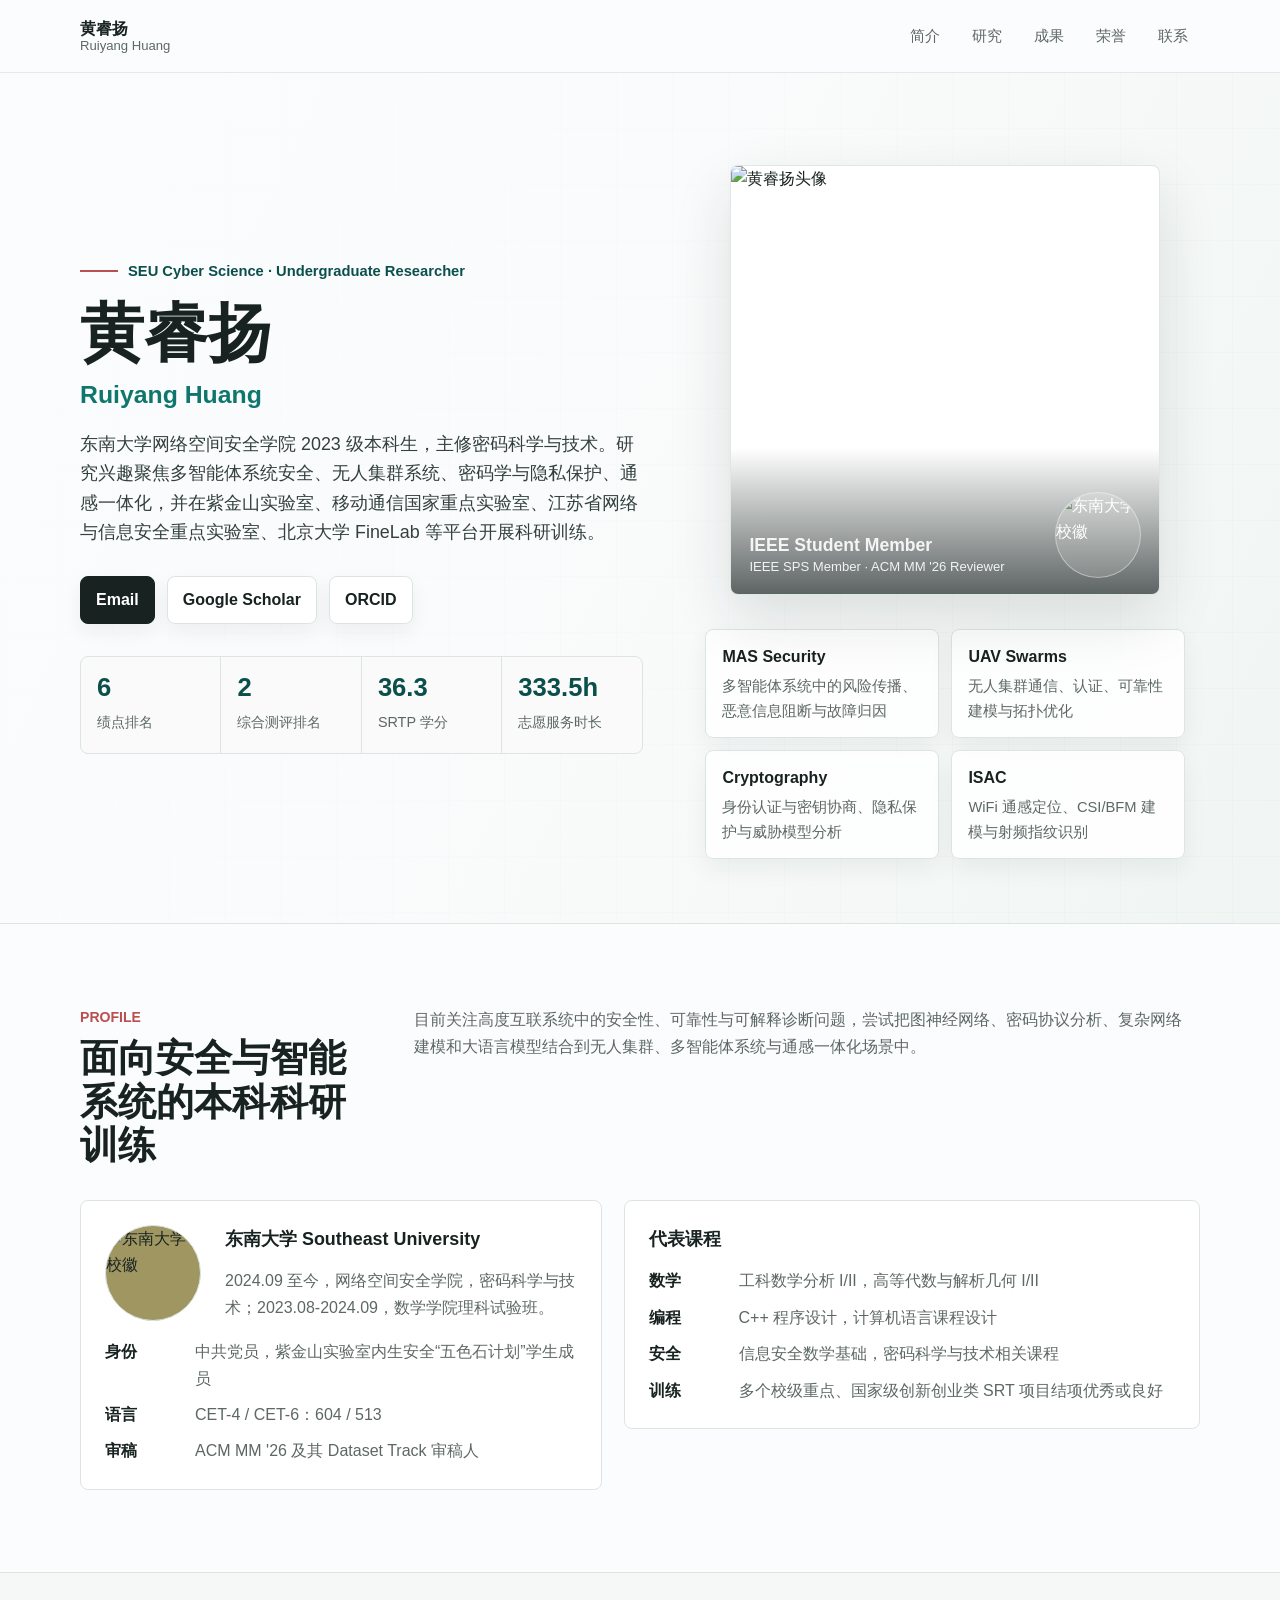
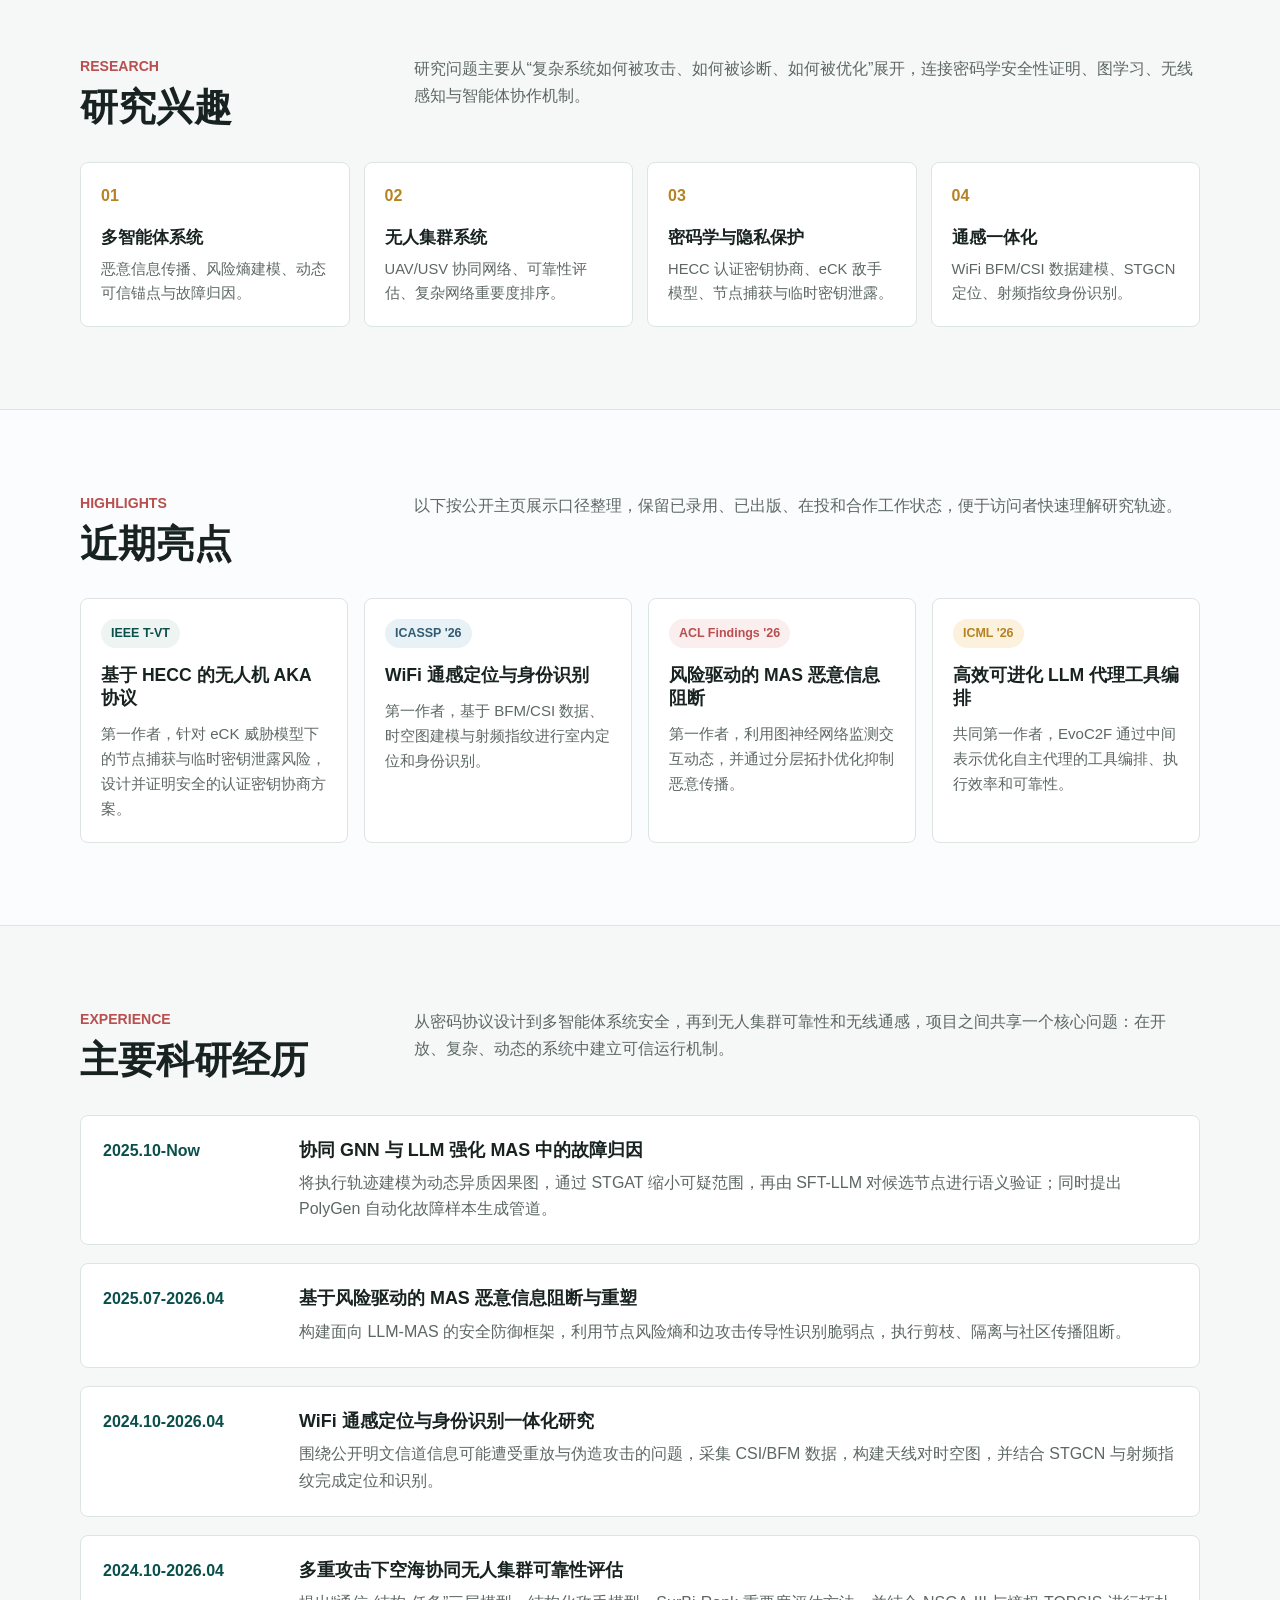
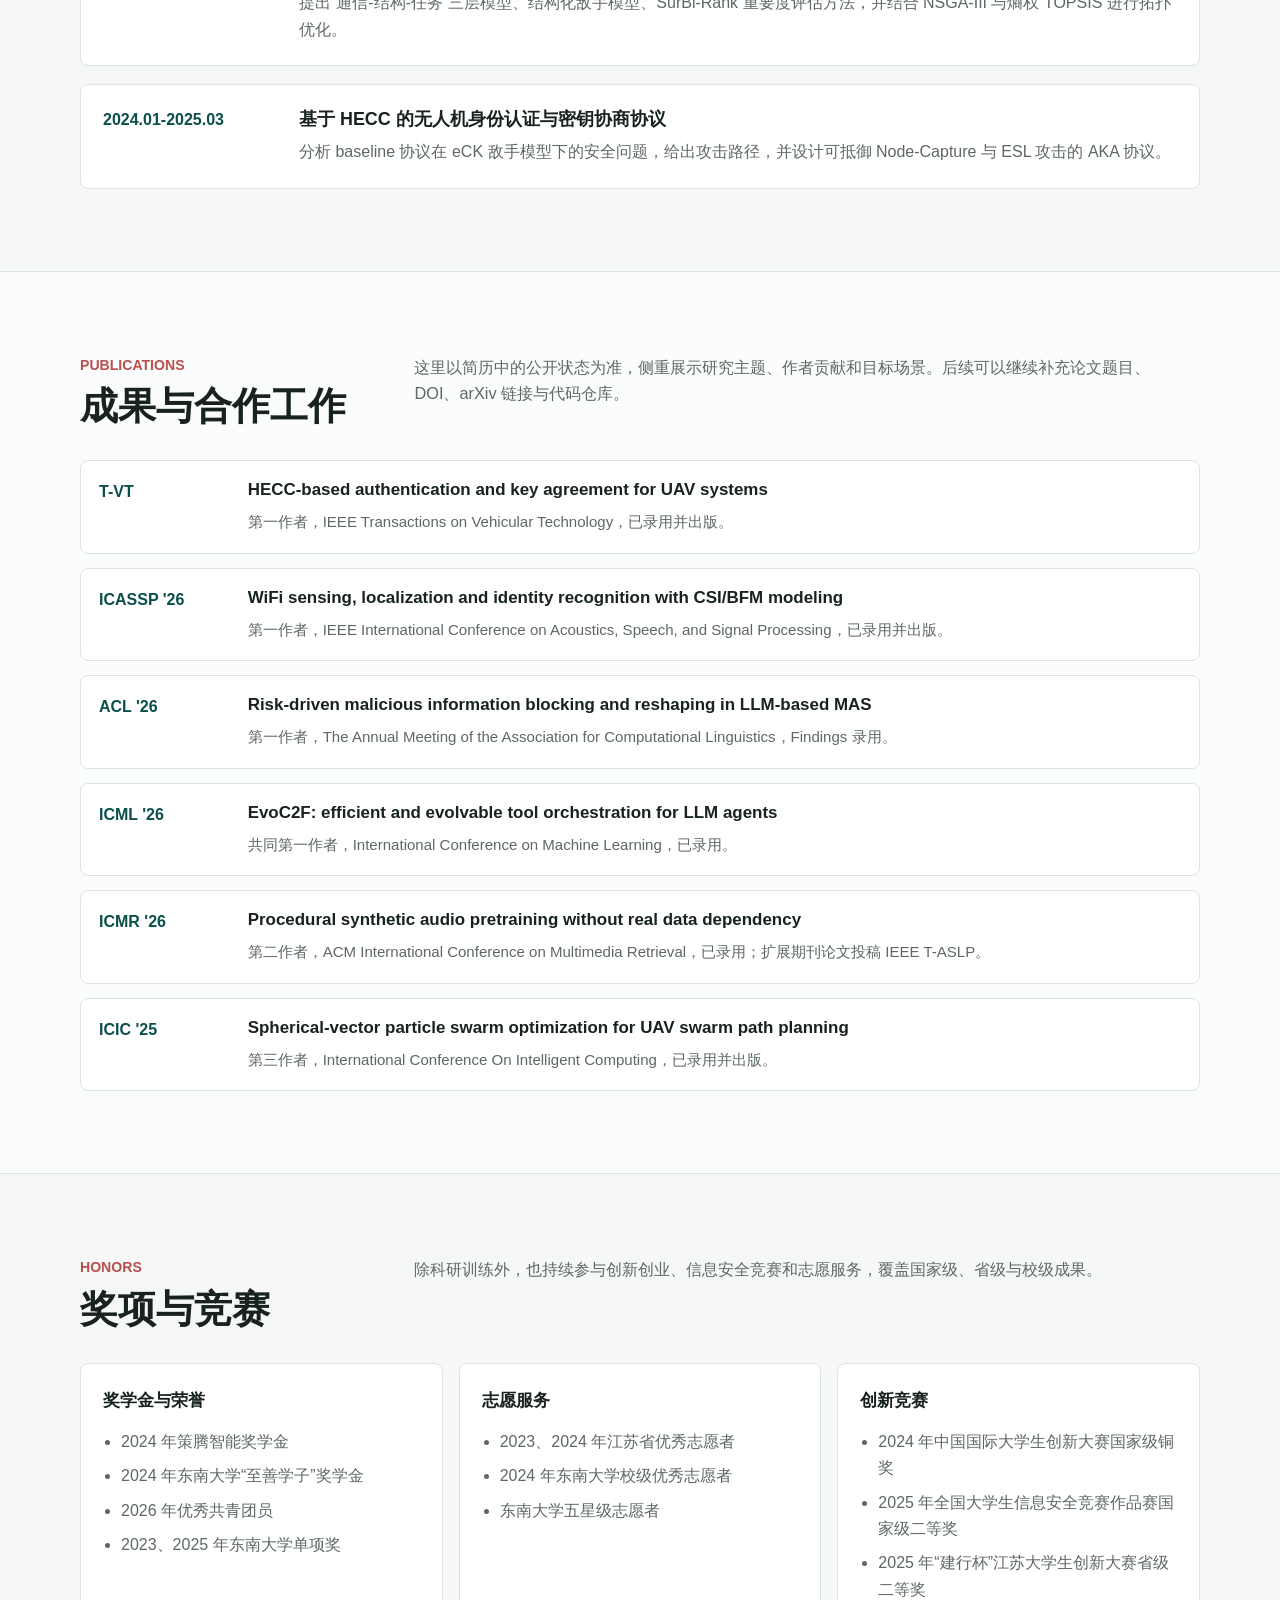
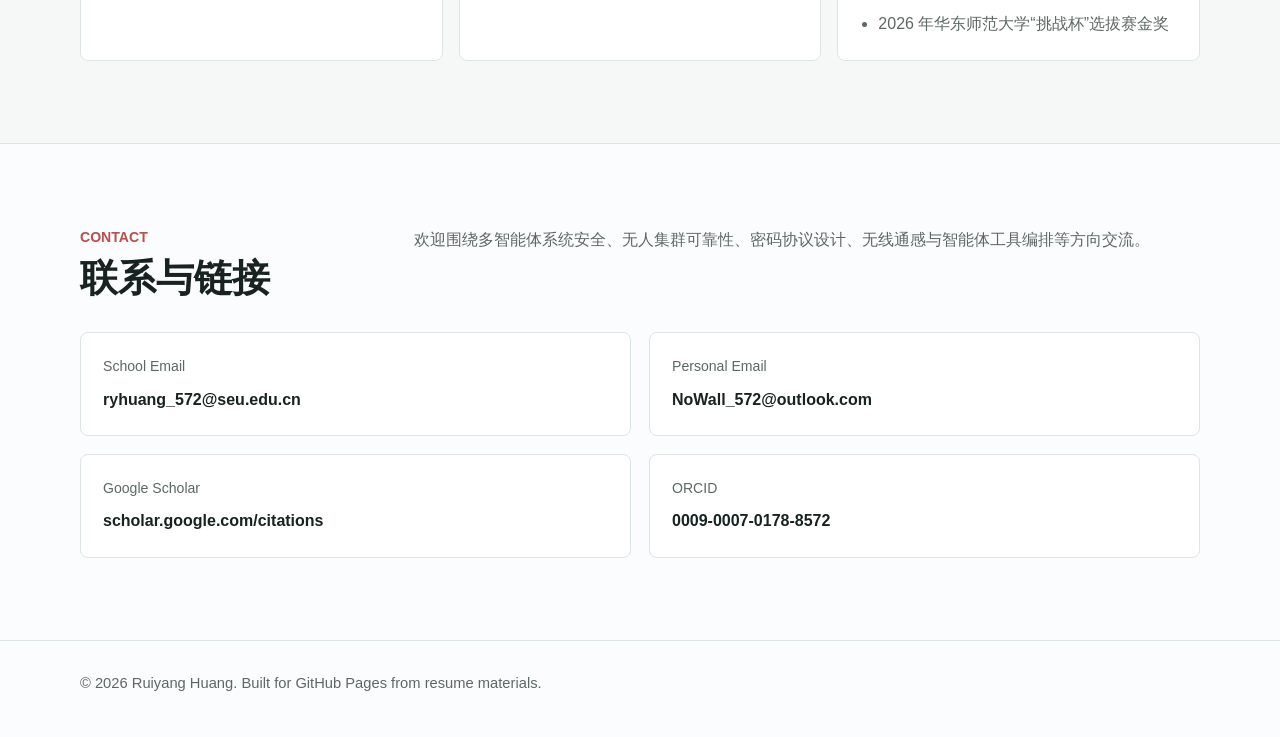
==== index.html @ b7da09c1 "Add files via upload" ====
<!doctype html>
<html lang="zh-CN">
<head>
  <meta charset="utf-8">
  <meta name="viewport" content="width=device-width, initial-scale=1">
  <title>黄睿扬 Ruiyang Huang | Personal Homepage</title>
  <meta name="description" content="黄睿扬，东南大学网络空间安全学院本科生，研究方向包括多智能体系统、无人集群系统、密码学与隐私保护、通感一体化。">
  <style>
    :root {
      --paper: #fbfcfd;
      --mist: #eef4f1;
      --ink: #182321;
      --muted: #5d6865;
      --line: #dce5e1;
      --teal: #0f766e;
      --teal-dark: #0b4f4b;
      --coral: #b94f4f;
      --gold: #b58324;
      --blue: #315c72;
      --white: #ffffff;
      --shadow: 0 24px 60px rgba(24, 35, 33, 0.12);
    }

    * {
      box-sizing: border-box;
    }

    html {
      scroll-behavior: smooth;
    }

    body {
      margin: 0;
      background: var(--paper);
      color: var(--ink);
      font-family: "Inter", "Segoe UI", "Microsoft YaHei", "PingFang SC", Arial, sans-serif;
      line-height: 1.65;
    }

    img {
      display: block;
      max-width: 100%;
    }

    a {
      color: inherit;
      text-decoration: none;
    }

    .shell {
      width: min(1120px, calc(100% - 40px));
      margin: 0 auto;
    }

    .topbar {
      position: sticky;
      top: 0;
      z-index: 20;
      background: rgba(251, 252, 253, 0.88);
      border-bottom: 1px solid rgba(220, 229, 225, 0.8);
      backdrop-filter: blur(16px);
    }

    .nav {
      display: flex;
      align-items: center;
      justify-content: space-between;
      min-height: 72px;
      gap: 24px;
    }

    .brand {
      display: flex;
      flex-direction: column;
      line-height: 1.2;
      font-weight: 760;
    }

    .brand span {
      color: var(--muted);
      font-size: 0.82rem;
      font-weight: 520;
    }

    .nav-links {
      display: flex;
      align-items: center;
      gap: 8px;
      color: var(--muted);
      font-size: 0.94rem;
      white-space: nowrap;
    }

    .nav-links a {
      border-radius: 999px;
      padding: 8px 12px;
    }

    .nav-links a:hover {
      background: var(--mist);
      color: var(--ink);
    }

    .hero {
      position: relative;
      overflow: hidden;
      border-bottom: 1px solid var(--line);
      background:
        linear-gradient(90deg, rgba(15, 118, 110, 0.08) 1px, transparent 1px),
        linear-gradient(0deg, rgba(15, 118, 110, 0.08) 1px, transparent 1px),
        #f4f8f6;
      background-size: 56px 56px;
    }

    .hero::before {
      content: "";
      position: absolute;
      inset: 0;
      background:
        linear-gradient(115deg, rgba(251, 252, 253, 0.98) 0%, rgba(251, 252, 253, 0.84) 46%, rgba(238, 244, 241, 0.68) 100%);
      pointer-events: none;
    }

    .hero-grid {
      position: relative;
      display: grid;
      grid-template-columns: 1.05fr 0.95fr;
      align-items: center;
      gap: 48px;
      min-height: 650px;
      padding: 76px 0 64px;
    }

    .eyebrow {
      display: inline-flex;
      align-items: center;
      gap: 10px;
      color: var(--teal-dark);
      font-weight: 760;
      font-size: 0.92rem;
      margin-bottom: 18px;
    }

    .eyebrow::before {
      content: "";
      width: 38px;
      height: 2px;
      background: var(--coral);
    }

    h1,
    h2,
    h3,
    p {
      margin-top: 0;
    }

    h1 {
      margin-bottom: 18px;
      font-size: 4rem;
      line-height: 1.02;
      letter-spacing: 0;
    }

    h1 span {
      display: block;
      color: var(--teal);
      font-size: 1.55rem;
      line-height: 1.35;
      font-weight: 680;
      margin-top: 12px;
    }

    .lead {
      color: #33403d;
      font-size: 1.12rem;
      max-width: 720px;
      margin-bottom: 28px;
    }

    .hero-actions {
      display: flex;
      flex-wrap: wrap;
      gap: 12px;
      margin-bottom: 32px;
    }

    .button {
      display: inline-flex;
      align-items: center;
      justify-content: center;
      min-height: 44px;
      border: 1px solid var(--line);
      border-radius: 8px;
      padding: 10px 15px;
      background: var(--white);
      color: var(--ink);
      font-weight: 720;
      box-shadow: 0 8px 20px rgba(24, 35, 33, 0.06);
    }

    .button.primary {
      background: var(--ink);
      color: var(--white);
      border-color: var(--ink);
    }

    .button:hover {
      transform: translateY(-1px);
      box-shadow: 0 14px 28px rgba(24, 35, 33, 0.12);
    }

    .metric-strip {
      display: grid;
      grid-template-columns: repeat(4, 1fr);
      gap: 1px;
      overflow: hidden;
      border: 1px solid var(--line);
      border-radius: 8px;
      background: var(--line);
      max-width: 760px;
    }

    .metric {
      min-height: 96px;
      padding: 16px;
      background: rgba(255, 255, 255, 0.82);
    }

    .metric strong {
      display: block;
      color: var(--teal-dark);
      font-size: 1.6rem;
      line-height: 1.1;
      margin-bottom: 8px;
    }

    .metric span {
      color: var(--muted);
      font-size: 0.9rem;
    }

    .portrait-wrap {
      position: relative;
      display: grid;
      grid-template-columns: 1fr;
      justify-items: center;
    }

    .portrait-panel {
      position: relative;
      width: min(430px, 100%);
      border: 1px solid rgba(220, 229, 225, 0.9);
      border-radius: 8px;
      overflow: hidden;
      background: var(--white);
      box-shadow: var(--shadow);
    }

    .portrait-panel::after {
      content: "";
      position: absolute;
      inset: auto 0 0 0;
      height: 34%;
      background: linear-gradient(0deg, rgba(24, 35, 33, 0.7), rgba(24, 35, 33, 0));
      pointer-events: none;
    }

    .portrait {
      width: 100%;
      aspect-ratio: 1 / 1;
      object-fit: cover;
      object-position: center;
    }

    .portrait-caption {
      position: absolute;
      left: 18px;
      right: 18px;
      bottom: 16px;
      z-index: 1;
      display: flex;
      align-items: end;
      justify-content: space-between;
      gap: 12px;
      color: var(--white);
    }

    .portrait-caption strong {
      display: block;
      font-size: 1.1rem;
      line-height: 1.2;
    }

    .portrait-caption span {
      display: block;
      font-size: 0.82rem;
      opacity: 0.9;
    }

    .school-mark {
      width: 86px;
      height: 86px;
      border: 1px solid rgba(255, 255, 255, 0.38);
      border-radius: 50%;
      object-fit: cover;
      background: rgba(255, 255, 255, 0.16);
    }

    .research-map {
      display: grid;
      grid-template-columns: repeat(2, minmax(0, 1fr));
      gap: 12px;
      width: min(480px, 100%);
      margin-top: 18px;
    }

    .map-node {
      border: 1px solid var(--line);
      border-radius: 8px;
      padding: 14px 16px;
      background: rgba(255, 255, 255, 0.86);
      color: var(--muted);
      font-size: 0.92rem;
      box-shadow: 0 10px 24px rgba(24, 35, 33, 0.06);
    }

    .map-node b {
      display: block;
      color: var(--ink);
      margin-bottom: 4px;
      font-size: 1rem;
    }

    .section {
      padding: 82px 0;
      border-bottom: 1px solid var(--line);
    }

    .section.alt {
      background: #f6f8f8;
    }

    .section-head {
      display: grid;
      grid-template-columns: minmax(200px, 0.38fr) 1fr;
      gap: 36px;
      align-items: start;
      margin-bottom: 32px;
    }

    .kicker {
      color: var(--coral);
      font-weight: 780;
      font-size: 0.88rem;
      margin-bottom: 8px;
    }

    h2 {
      font-size: 2.35rem;
      line-height: 1.16;
      margin-bottom: 0;
      letter-spacing: 0;
    }

    .section-head p {
      color: var(--muted);
      max-width: 780px;
      margin-bottom: 0;
      font-size: 1.02rem;
    }

    .interest-grid {
      display: grid;
      grid-template-columns: repeat(4, 1fr);
      gap: 14px;
    }

    .interest {
      min-height: 138px;
      border: 1px solid var(--line);
      border-radius: 8px;
      padding: 20px;
      background: var(--white);
    }

    .interest .num {
      color: var(--gold);
      font-weight: 820;
      margin-bottom: 18px;
    }

    .interest h3 {
      margin-bottom: 8px;
      line-height: 1.3;
      font-size: 1.06rem;
    }

    .interest p {
      color: var(--muted);
      font-size: 0.92rem;
      margin-bottom: 0;
    }

    .highlight-grid {
      display: grid;
      grid-template-columns: repeat(4, 1fr);
      gap: 16px;
    }

    .highlight {
      border: 1px solid var(--line);
      border-radius: 8px;
      padding: 20px;
      background: var(--white);
      min-height: 210px;
    }

    .tag {
      display: inline-flex;
      align-items: center;
      min-height: 26px;
      border-radius: 999px;
      padding: 4px 10px;
      background: var(--mist);
      color: var(--teal-dark);
      font-size: 0.78rem;
      font-weight: 780;
      margin-bottom: 16px;
    }

    .tag.coral {
      background: #faeeee;
      color: var(--coral);
    }

    .tag.gold {
      background: #fbf1dc;
      color: var(--gold);
    }

    .tag.blue {
      background: #e8f2f6;
      color: var(--blue);
    }

    .highlight h3 {
      font-size: 1.1rem;
      line-height: 1.32;
      margin-bottom: 12px;
    }

    .highlight p {
      color: var(--muted);
      font-size: 0.94rem;
      margin-bottom: 0;
    }

    .timeline {
      display: grid;
      gap: 18px;
    }

    .timeline-item {
      display: grid;
      grid-template-columns: 170px 1fr;
      gap: 26px;
      border: 1px solid var(--line);
      border-radius: 8px;
      padding: 22px;
      background: var(--white);
    }

    .time {
      color: var(--teal-dark);
      font-weight: 820;
    }

    .timeline-item h3 {
      margin-bottom: 8px;
      line-height: 1.35;
      font-size: 1.12rem;
    }

    .timeline-item p {
      color: var(--muted);
      margin-bottom: 0;
    }

    .two-col {
      display: grid;
      grid-template-columns: 0.95fr 1.05fr;
      gap: 22px;
      align-items: start;
    }

    .panel {
      border: 1px solid var(--line);
      border-radius: 8px;
      padding: 24px;
      background: var(--white);
    }

    .panel h3 {
      margin-bottom: 14px;
      font-size: 1.12rem;
    }

    .edu-card {
      display: grid;
      grid-template-columns: 100px 1fr;
      gap: 20px;
      align-items: center;
      margin-bottom: 18px;
    }

    .edu-card img {
      width: 96px;
      height: 96px;
      border-radius: 50%;
      object-fit: cover;
      border: 1px solid var(--line);
      background: #9f9661;
    }

    .edu-card p {
      color: var(--muted);
      margin-bottom: 0;
    }

    .fact-list,
    .plain-list {
      list-style: none;
      margin: 0;
      padding: 0;
      display: grid;
      gap: 10px;
    }

    .fact-list li,
    .plain-list li {
      display: flex;
      gap: 12px;
      align-items: baseline;
      color: var(--muted);
    }

    .fact-list b,
    .plain-list b {
      color: var(--ink);
      min-width: 78px;
    }

    .publication-list {
      display: grid;
      gap: 14px;
    }

    .publication {
      display: grid;
      grid-template-columns: minmax(96px, 0.14fr) 1fr;
      gap: 18px;
      border: 1px solid var(--line);
      border-radius: 8px;
      padding: 18px;
      background: var(--white);
    }

    .venue {
      color: var(--teal-dark);
      font-weight: 850;
    }

    .publication h3 {
      margin-bottom: 8px;
      font-size: 1.06rem;
      line-height: 1.34;
    }

    .publication p {
      color: var(--muted);
      font-size: 0.94rem;
      margin-bottom: 0;
    }

    .honor-grid {
      display: grid;
      grid-template-columns: repeat(3, 1fr);
      gap: 16px;
    }

    .honor-card {
      border: 1px solid var(--line);
      border-radius: 8px;
      padding: 22px;
      background: var(--white);
    }

    .honor-card h3 {
      margin-bottom: 14px;
      font-size: 1.08rem;
    }

    .honor-card ul {
      margin: 0;
      padding-left: 18px;
      color: var(--muted);
    }

    .honor-card li + li {
      margin-top: 8px;
    }

    .contact {
      display: grid;
      grid-template-columns: 1fr 1fr;
      gap: 18px;
      align-items: stretch;
    }

    .contact-card {
      border: 1px solid var(--line);
      border-radius: 8px;
      padding: 22px;
      background: var(--white);
    }

    .contact-card span {
      display: block;
      color: var(--muted);
      font-size: 0.88rem;
      margin-bottom: 8px;
    }

    .contact-card strong {
      display: block;
      word-break: break-word;
    }

    footer {
      padding: 30px 0 42px;
      color: var(--muted);
      font-size: 0.92rem;
      background: var(--paper);
    }

    @media (max-width: 920px) {
      .nav {
        align-items: flex-start;
        flex-direction: column;
        padding: 18px 0;
      }

      .nav-links {
        width: 100%;
        overflow-x: auto;
        padding-bottom: 4px;
      }

      .hero-grid,
      .section-head,
      .two-col,
      .contact {
        grid-template-columns: 1fr;
      }

      .hero-grid {
        min-height: auto;
        gap: 34px;
        padding-top: 54px;
      }

      h1 {
        font-size: 3.1rem;
      }

      .metric-strip,
      .interest-grid,
      .highlight-grid,
      .honor-grid {
        grid-template-columns: repeat(2, 1fr);
      }
    }

    @media (max-width: 640px) {
      .shell {
        width: min(100% - 24px, 1120px);
      }

      .section {
        padding: 58px 0;
      }

      h1 {
        font-size: 2.5rem;
      }

      h1 span {
        font-size: 1.2rem;
      }

      h2 {
        font-size: 1.82rem;
      }

      .lead {
        font-size: 1rem;
      }

      .metric-strip,
      .interest-grid,
      .highlight-grid,
      .honor-grid,
      .research-map {
        grid-template-columns: 1fr;
      }

      .timeline-item,
      .publication,
      .edu-card {
        grid-template-columns: 1fr;
      }

      .metric {
        min-height: 82px;
      }
    }
  </style>
</head>
<body>
  <header class="topbar">
    <nav class="shell nav" aria-label="主导航">
      <a class="brand" href="#top">
        黄睿扬
        <span>Ruiyang Huang</span>
      </a>
      <div class="nav-links">
        <a href="#about">简介</a>
        <a href="#research">研究</a>
        <a href="#publications">成果</a>
        <a href="#honors">荣誉</a>
        <a href="#contact">联系</a>
      </div>
    </nav>
  </header>

  <main id="top">
    <section class="hero" aria-labelledby="hero-title">
      <div class="shell hero-grid">
        <div>
          <div class="eyebrow">SEU Cyber Science · Undergraduate Researcher</div>
          <h1 id="hero-title">黄睿扬<span>Ruiyang Huang</span></h1>
          <p class="lead">
            东南大学网络空间安全学院 2023 级本科生，主修密码科学与技术。研究兴趣聚焦多智能体系统安全、无人集群系统、密码学与隐私保护、通感一体化，并在紫金山实验室、移动通信国家重点实验室、江苏省网络与信息安全重点实验室、北京大学 FineLab 等平台开展科研训练。
          </p>
          <div class="hero-actions" aria-label="主页链接">
            <a class="button primary" href="mailto:ryhuang_572@seu.edu.cn">Email</a>
            <a class="button" href="https://scholar.google.com/citations?user=Ei4812YAAAAJ&hl=zh-CN" target="_blank" rel="noreferrer">Google Scholar</a>
            <a class="button" href="https://orcid.org/0009-0007-0178-8572" target="_blank" rel="noreferrer">ORCID</a>
          </div>
          <div class="metric-strip" aria-label="个人概览">
            <div class="metric">
              <strong>6</strong>
              <span>绩点排名</span>
            </div>
            <div class="metric">
              <strong>2</strong>
              <span>综合测评排名</span>
            </div>
            <div class="metric">
              <strong>36.3</strong>
              <span>SRTP 学分</span>
            </div>
            <div class="metric">
              <strong>333.5h</strong>
              <span>志愿服务时长</span>
            </div>
          </div>
        </div>

        <div class="portrait-wrap">
          <figure class="portrait-panel">
            <img class="portrait" src="assets/profile.png" alt="黄睿扬头像">
            <figcaption class="portrait-caption">
              <span>
                <strong>IEEE Student Member</strong>
                IEEE SPS Member · ACM MM '26 Reviewer
              </span>
              <img class="school-mark" src="assets/seu-logo.png" alt="东南大学校徽">
            </figcaption>
          </figure>
          <div class="research-map" aria-label="研究方向">
            <div class="map-node"><b>MAS Security</b>多智能体系统中的风险传播、恶意信息阻断与故障归因</div>
            <div class="map-node"><b>UAV Swarms</b>无人集群通信、认证、可靠性建模与拓扑优化</div>
            <div class="map-node"><b>Cryptography</b>身份认证与密钥协商、隐私保护与威胁模型分析</div>
            <div class="map-node"><b>ISAC</b>WiFi 通感定位、CSI/BFM 建模与射频指纹识别</div>
          </div>
        </div>
      </div>
    </section>

    <section class="section" id="about">
      <div class="shell">
        <div class="section-head">
          <div>
            <div class="kicker">PROFILE</div>
            <h2>面向安全与智能系统的本科科研训练</h2>
          </div>
          <p>
            目前关注高度互联系统中的安全性、可靠性与可解释诊断问题，尝试把图神经网络、密码协议分析、复杂网络建模和大语言模型结合到无人集群、多智能体系统与通感一体化场景中。
          </p>
        </div>
        <div class="two-col">
          <div class="panel">
            <div class="edu-card">
              <img src="assets/seu-logo.png" alt="东南大学校徽">
              <div>
                <h3>东南大学 Southeast University</h3>
                <p>2024.09 至今，网络空间安全学院，密码科学与技术；2023.08-2024.09，数学学院理科试验班。</p>
              </div>
            </div>
            <ul class="fact-list">
              <li><b>身份</b><span>中共党员，紫金山实验室内生安全“五色石计划”学生成员</span></li>
              <li><b>语言</b><span>CET-4 / CET-6：604 / 513</span></li>
              <li><b>审稿</b><span>ACM MM '26 及其 Dataset Track 审稿人</span></li>
            </ul>
          </div>
          <div class="panel">
            <h3>代表课程</h3>
            <ul class="plain-list">
              <li><b>数学</b><span>工科数学分析 I/II，高等代数与解析几何 I/II</span></li>
              <li><b>编程</b><span>C++ 程序设计，计算机语言课程设计</span></li>
              <li><b>安全</b><span>信息安全数学基础，密码科学与技术相关课程</span></li>
              <li><b>训练</b><span>多个校级重点、国家级创新创业类 SRT 项目结项优秀或良好</span></li>
            </ul>
          </div>
        </div>
      </div>
    </section>

    <section class="section alt" id="research">
      <div class="shell">
        <div class="section-head">
          <div>
            <div class="kicker">RESEARCH</div>
            <h2>研究兴趣</h2>
          </div>
          <p>
            研究问题主要从“复杂系统如何被攻击、如何被诊断、如何被优化”展开，连接密码学安全性证明、图学习、无线感知与智能体协作机制。
          </p>
        </div>
        <div class="interest-grid">
          <article class="interest">
            <div class="num">01</div>
            <h3>多智能体系统</h3>
            <p>恶意信息传播、风险熵建模、动态可信锚点与故障归因。</p>
          </article>
          <article class="interest">
            <div class="num">02</div>
            <h3>无人集群系统</h3>
            <p>UAV/USV 协同网络、可靠性评估、复杂网络重要度排序。</p>
          </article>
          <article class="interest">
            <div class="num">03</div>
            <h3>密码学与隐私保护</h3>
            <p>HECC 认证密钥协商、eCK 敌手模型、节点捕获与临时密钥泄露。</p>
          </article>
          <article class="interest">
            <div class="num">04</div>
            <h3>通感一体化</h3>
            <p>WiFi BFM/CSI 数据建模、STGCN 定位、射频指纹身份识别。</p>
          </article>
        </div>
      </div>
    </section>

    <section class="section">
      <div class="shell">
        <div class="section-head">
          <div>
            <div class="kicker">HIGHLIGHTS</div>
            <h2>近期亮点</h2>
          </div>
          <p>
            以下按公开主页展示口径整理，保留已录用、已出版、在投和合作工作状态，便于访问者快速理解研究轨迹。
          </p>
        </div>
        <div class="highlight-grid">
          <article class="highlight">
            <span class="tag">IEEE T-VT</span>
            <h3>基于 HECC 的无人机 AKA 协议</h3>
            <p>第一作者，针对 eCK 威胁模型下的节点捕获与临时密钥泄露风险，设计并证明安全的认证密钥协商方案。</p>
          </article>
          <article class="highlight">
            <span class="tag blue">ICASSP '26</span>
            <h3>WiFi 通感定位与身份识别</h3>
            <p>第一作者，基于 BFM/CSI 数据、时空图建模与射频指纹进行室内定位和身份识别。</p>
          </article>
          <article class="highlight">
            <span class="tag coral">ACL Findings '26</span>
            <h3>风险驱动的 MAS 恶意信息阻断</h3>
            <p>第一作者，利用图神经网络监测交互动态，并通过分层拓扑优化抑制恶意传播。</p>
          </article>
          <article class="highlight">
            <span class="tag gold">ICML '26</span>
            <h3>高效可进化 LLM 代理工具编排</h3>
            <p>共同第一作者，EvoC2F 通过中间表示优化自主代理的工具编排、执行效率和可靠性。</p>
          </article>
        </div>
      </div>
    </section>

    <section class="section alt">
      <div class="shell">
        <div class="section-head">
          <div>
            <div class="kicker">EXPERIENCE</div>
            <h2>主要科研经历</h2>
          </div>
          <p>
            从密码协议设计到多智能体系统安全，再到无人集群可靠性和无线通感，项目之间共享一个核心问题：在开放、复杂、动态的系统中建立可信运行机制。
          </p>
        </div>
        <div class="timeline">
          <article class="timeline-item">
            <div class="time">2025.10-Now</div>
            <div>
              <h3>协同 GNN 与 LLM 强化 MAS 中的故障归因</h3>
              <p>将执行轨迹建模为动态异质因果图，通过 STGAT 缩小可疑范围，再由 SFT-LLM 对候选节点进行语义验证；同时提出 PolyGen 自动化故障样本生成管道。</p>
            </div>
          </article>
          <article class="timeline-item">
            <div class="time">2025.07-2026.04</div>
            <div>
              <h3>基于风险驱动的 MAS 恶意信息阻断与重塑</h3>
              <p>构建面向 LLM-MAS 的安全防御框架，利用节点风险熵和边攻击传导性识别脆弱点，执行剪枝、隔离与社区传播阻断。</p>
            </div>
          </article>
          <article class="timeline-item">
            <div class="time">2024.10-2026.04</div>
            <div>
              <h3>WiFi 通感定位与身份识别一体化研究</h3>
              <p>围绕公开明文信道信息可能遭受重放与伪造攻击的问题，采集 CSI/BFM 数据，构建天线对时空图，并结合 STGCN 与射频指纹完成定位和识别。</p>
            </div>
          </article>
          <article class="timeline-item">
            <div class="time">2024.10-2026.04</div>
            <div>
              <h3>多重攻击下空海协同无人集群可靠性评估</h3>
              <p>提出“通信-结构-任务”三层模型、结构化敌手模型、SurBi-Rank 重要度评估方法，并结合 NSGA-III 与熵权 TOPSIS 进行拓扑优化。</p>
            </div>
          </article>
          <article class="timeline-item">
            <div class="time">2024.01-2025.03</div>
            <div>
              <h3>基于 HECC 的无人机身份认证与密钥协商协议</h3>
              <p>分析 baseline 协议在 eCK 敌手模型下的安全问题，给出攻击路径，并设计可抵御 Node-Capture 与 ESL 攻击的 AKA 协议。</p>
            </div>
          </article>
        </div>
      </div>
    </section>

    <section class="section" id="publications">
      <div class="shell">
        <div class="section-head">
          <div>
            <div class="kicker">PUBLICATIONS</div>
            <h2>成果与合作工作</h2>
          </div>
          <p>
            这里以简历中的公开状态为准，侧重展示研究主题、作者贡献和目标场景。后续可以继续补充论文题目、DOI、arXiv 链接与代码仓库。
          </p>
        </div>
        <div class="publication-list">
          <article class="publication">
            <div class="venue">T-VT</div>
            <div>
              <h3>HECC-based authentication and key agreement for UAV systems</h3>
              <p>第一作者，IEEE Transactions on Vehicular Technology，已录用并出版。</p>
            </div>
          </article>
          <article class="publication">
            <div class="venue">ICASSP '26</div>
            <div>
              <h3>WiFi sensing, localization and identity recognition with CSI/BFM modeling</h3>
              <p>第一作者，IEEE International Conference on Acoustics, Speech, and Signal Processing，已录用并出版。</p>
            </div>
          </article>
          <article class="publication">
            <div class="venue">ACL '26</div>
            <div>
              <h3>Risk-driven malicious information blocking and reshaping in LLM-based MAS</h3>
              <p>第一作者，The Annual Meeting of the Association for Computational Linguistics，Findings 录用。</p>
            </div>
          </article>
          <article class="publication">
            <div class="venue">ICML '26</div>
            <div>
              <h3>EvoC2F: efficient and evolvable tool orchestration for LLM agents</h3>
              <p>共同第一作者，International Conference on Machine Learning，已录用。</p>
            </div>
          </article>
          <article class="publication">
            <div class="venue">ICMR '26</div>
            <div>
              <h3>Procedural synthetic audio pretraining without real data dependency</h3>
              <p>第二作者，ACM International Conference on Multimedia Retrieval，已录用；扩展期刊论文投稿 IEEE T-ASLP。</p>
            </div>
          </article>
          <article class="publication">
            <div class="venue">ICIC '25</div>
            <div>
              <h3>Spherical-vector particle swarm optimization for UAV swarm path planning</h3>
              <p>第三作者，International Conference On Intelligent Computing，已录用并出版。</p>
            </div>
          </article>
        </div>
      </div>
    </section>

    <section class="section alt" id="honors">
      <div class="shell">
        <div class="section-head">
          <div>
            <div class="kicker">HONORS</div>
            <h2>奖项与竞赛</h2>
          </div>
          <p>
            除科研训练外，也持续参与创新创业、信息安全竞赛和志愿服务，覆盖国家级、省级与校级成果。
          </p>
        </div>
        <div class="honor-grid">
          <article class="honor-card">
            <h3>奖学金与荣誉</h3>
            <ul>
              <li>2024 年策腾智能奖学金</li>
              <li>2024 年东南大学“至善学子”奖学金</li>
              <li>2026 年优秀共青团员</li>
              <li>2023、2025 年东南大学单项奖</li>
            </ul>
          </article>
          <article class="honor-card">
            <h3>志愿服务</h3>
            <ul>
              <li>2023、2024 年江苏省优秀志愿者</li>
              <li>2024 年东南大学校级优秀志愿者</li>
              <li>东南大学五星级志愿者</li>
            </ul>
          </article>
          <article class="honor-card">
            <h3>创新竞赛</h3>
            <ul>
              <li>2024 年中国国际大学生创新大赛国家级铜奖</li>
              <li>2025 年全国大学生信息安全竞赛作品赛国家级二等奖</li>
              <li>2025 年“建行杯”江苏大学生创新大赛省级二等奖</li>
              <li>2026 年华东师范大学“挑战杯”选拔赛金奖</li>
            </ul>
          </article>
        </div>
      </div>
    </section>

    <section class="section" id="contact">
      <div class="shell">
        <div class="section-head">
          <div>
            <div class="kicker">CONTACT</div>
            <h2>联系与链接</h2>
          </div>
          <p>
            欢迎围绕多智能体系统安全、无人集群可靠性、密码协议设计、无线通感与智能体工具编排等方向交流。
          </p>
        </div>
        <div class="contact">
          <a class="contact-card" href="mailto:ryhuang_572@seu.edu.cn">
            <span>School Email</span>
            <strong>ryhuang_572@seu.edu.cn</strong>
          </a>
          <a class="contact-card" href="mailto:NoWall_572@outlook.com">
            <span>Personal Email</span>
            <strong>NoWall_572@outlook.com</strong>
          </a>
          <a class="contact-card" href="https://scholar.google.com/citations?user=Ei4812YAAAAJ&hl=zh-CN" target="_blank" rel="noreferrer">
            <span>Google Scholar</span>
            <strong>scholar.google.com/citations</strong>
          </a>
          <a class="contact-card" href="https://orcid.org/0009-0007-0178-8572" target="_blank" rel="noreferrer">
            <span>ORCID</span>
            <strong>0009-0007-0178-8572</strong>
          </a>
        </div>
      </div>
    </section>
  </main>

  <footer>
    <div class="shell">
      <span>© 2026 Ruiyang Huang. Built for GitHub Pages from resume materials.</span>
    </div>
  </footer>
</body>
</html>
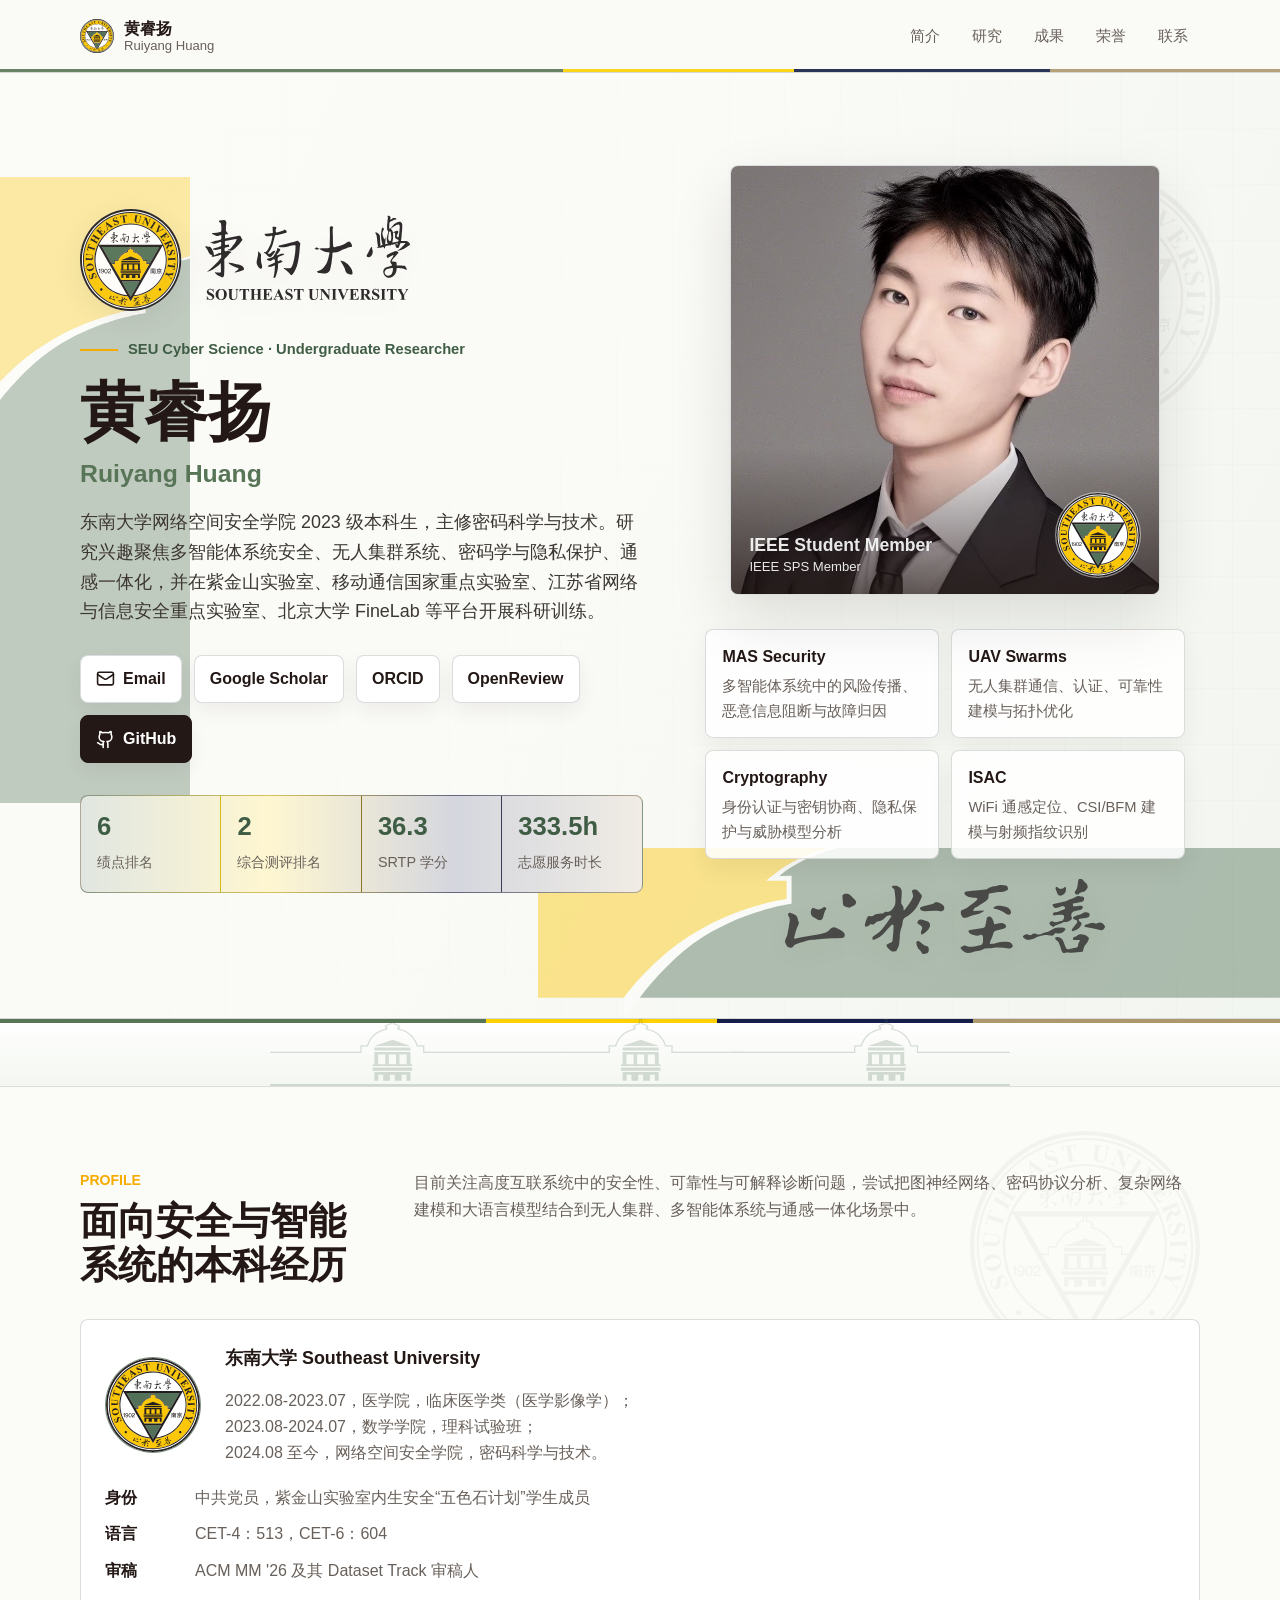
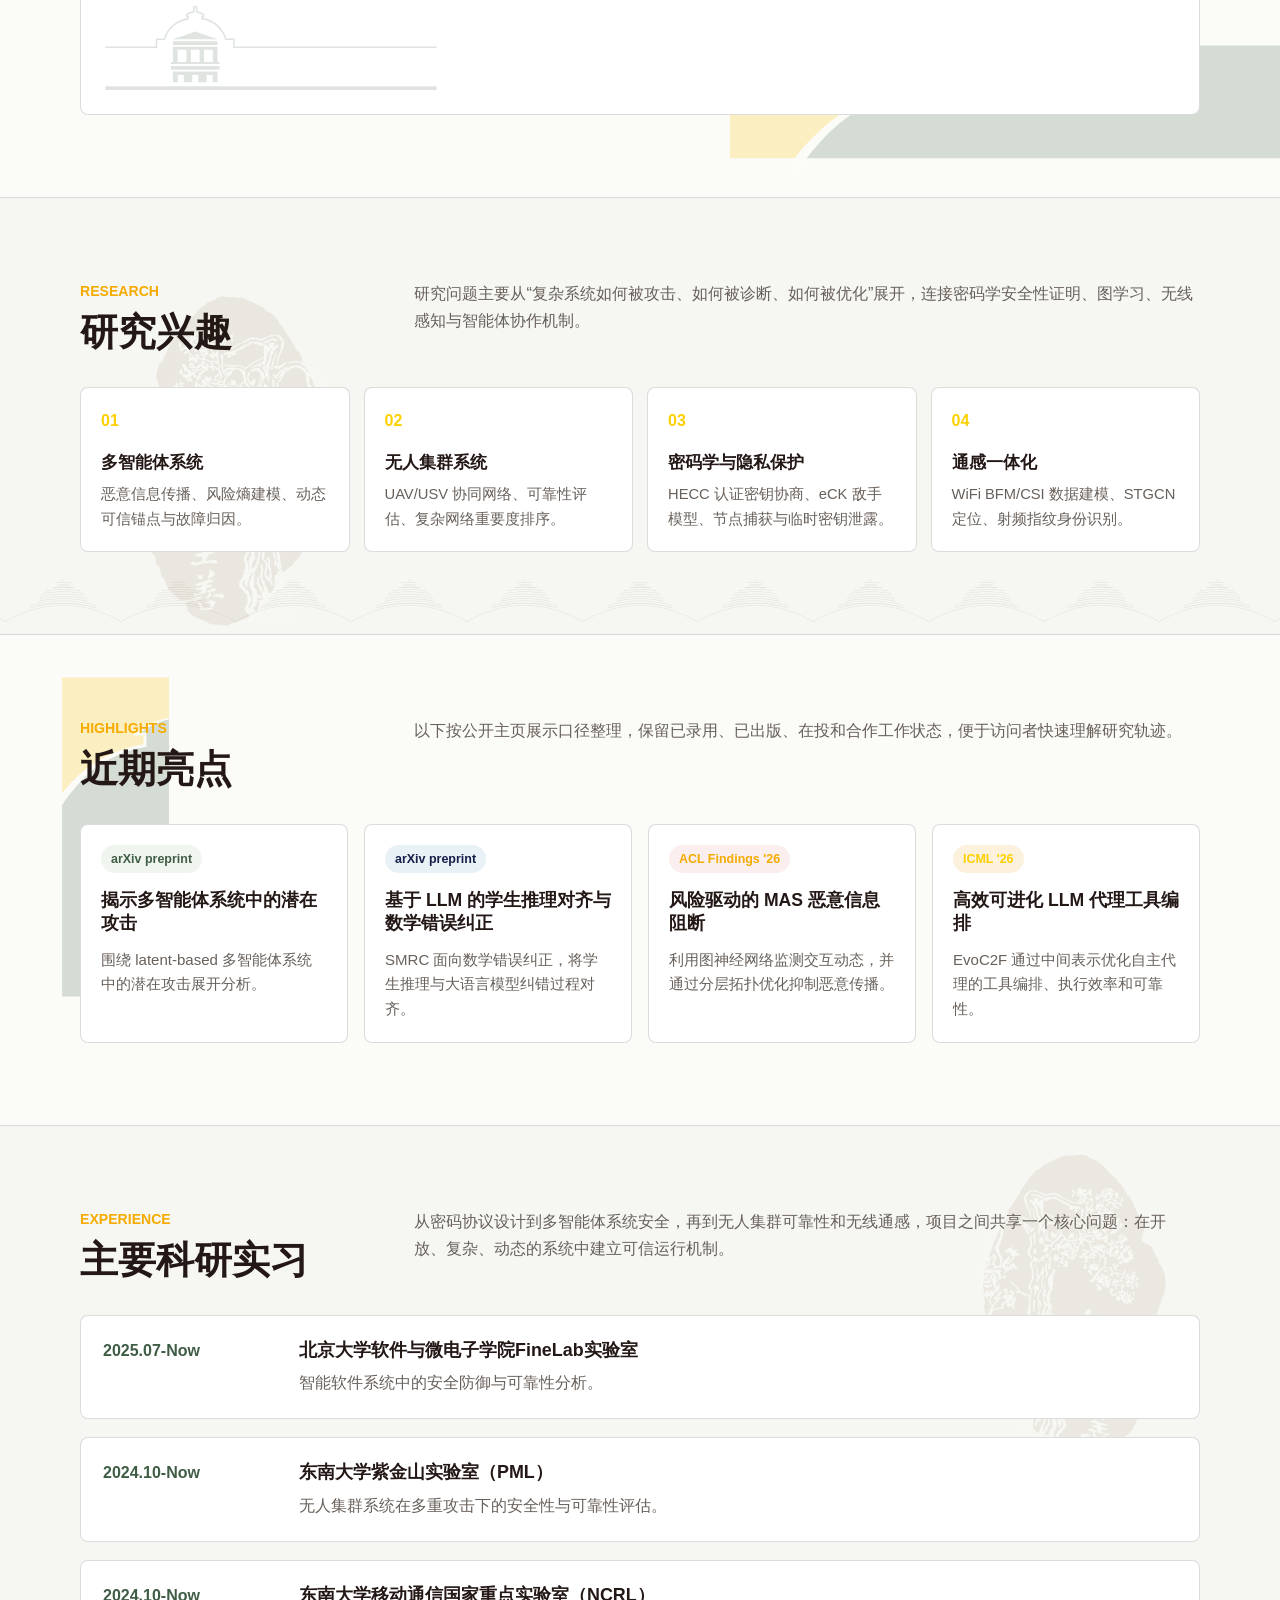
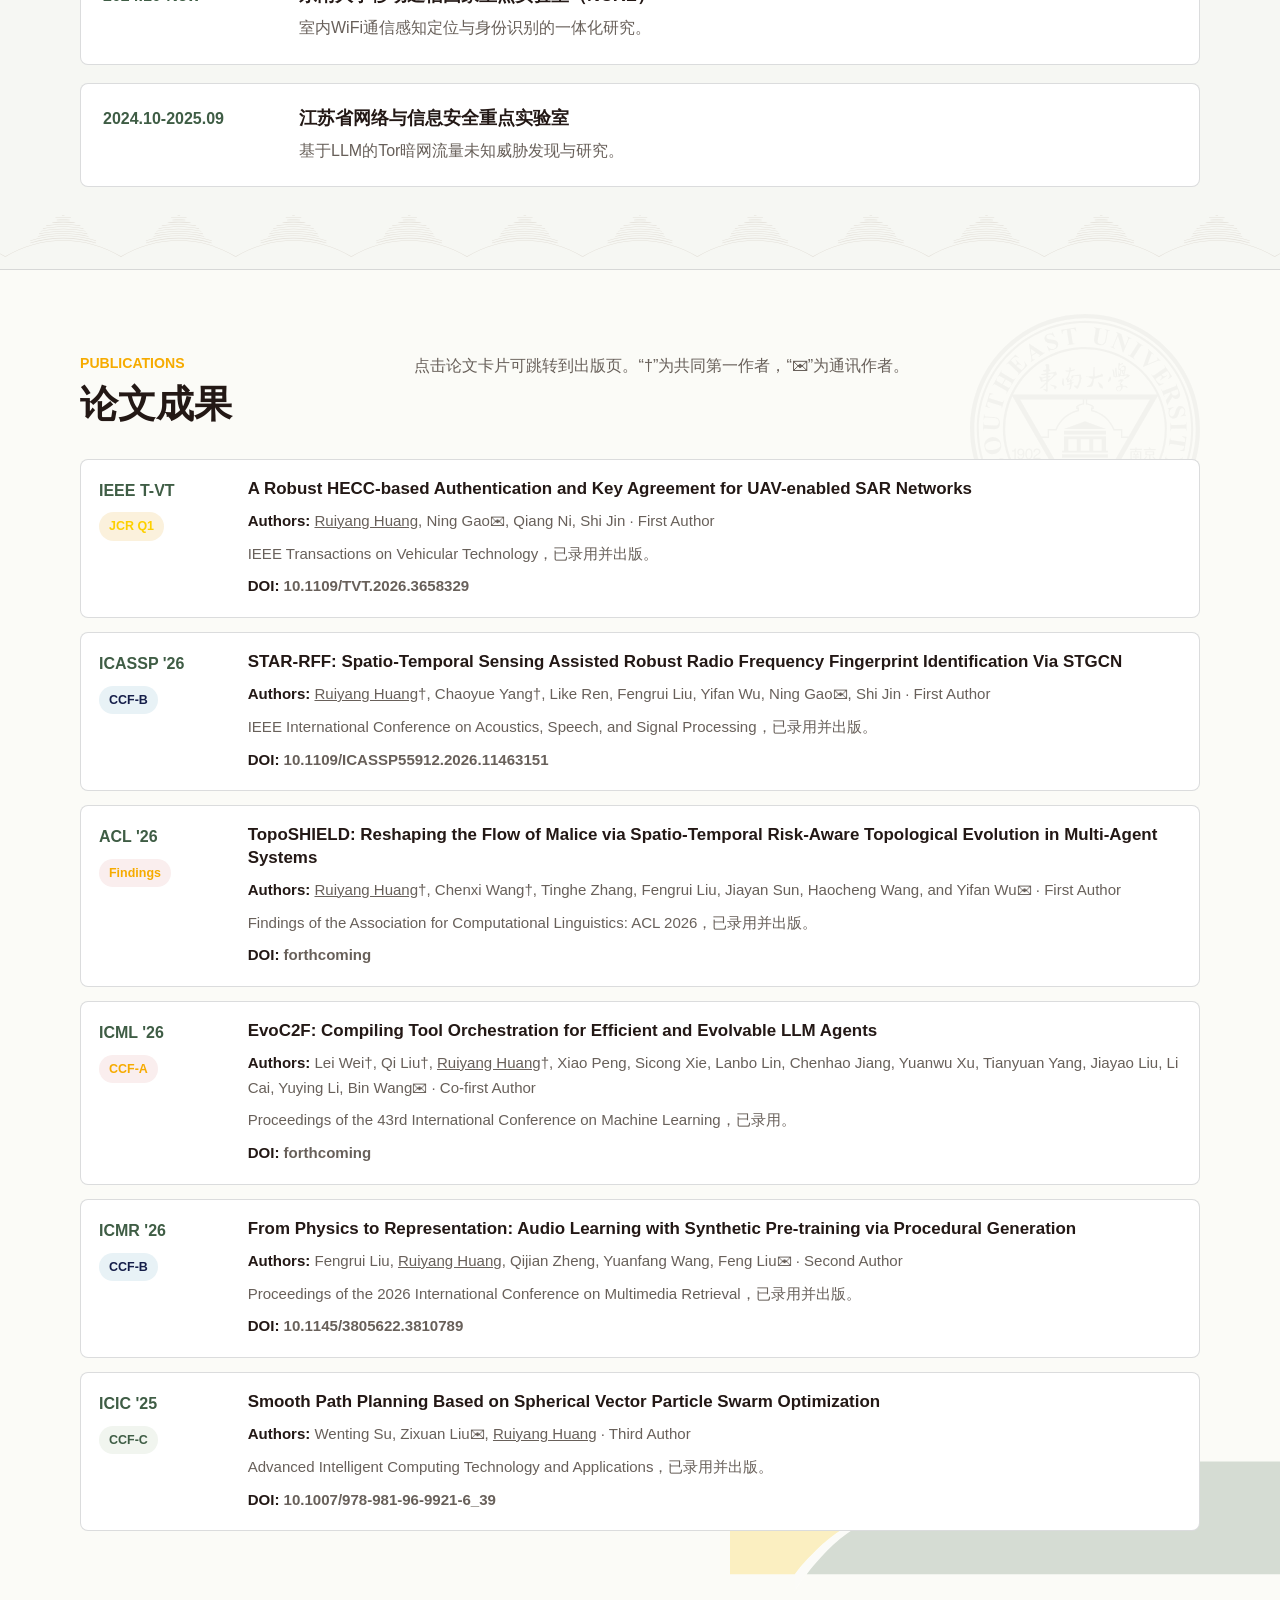
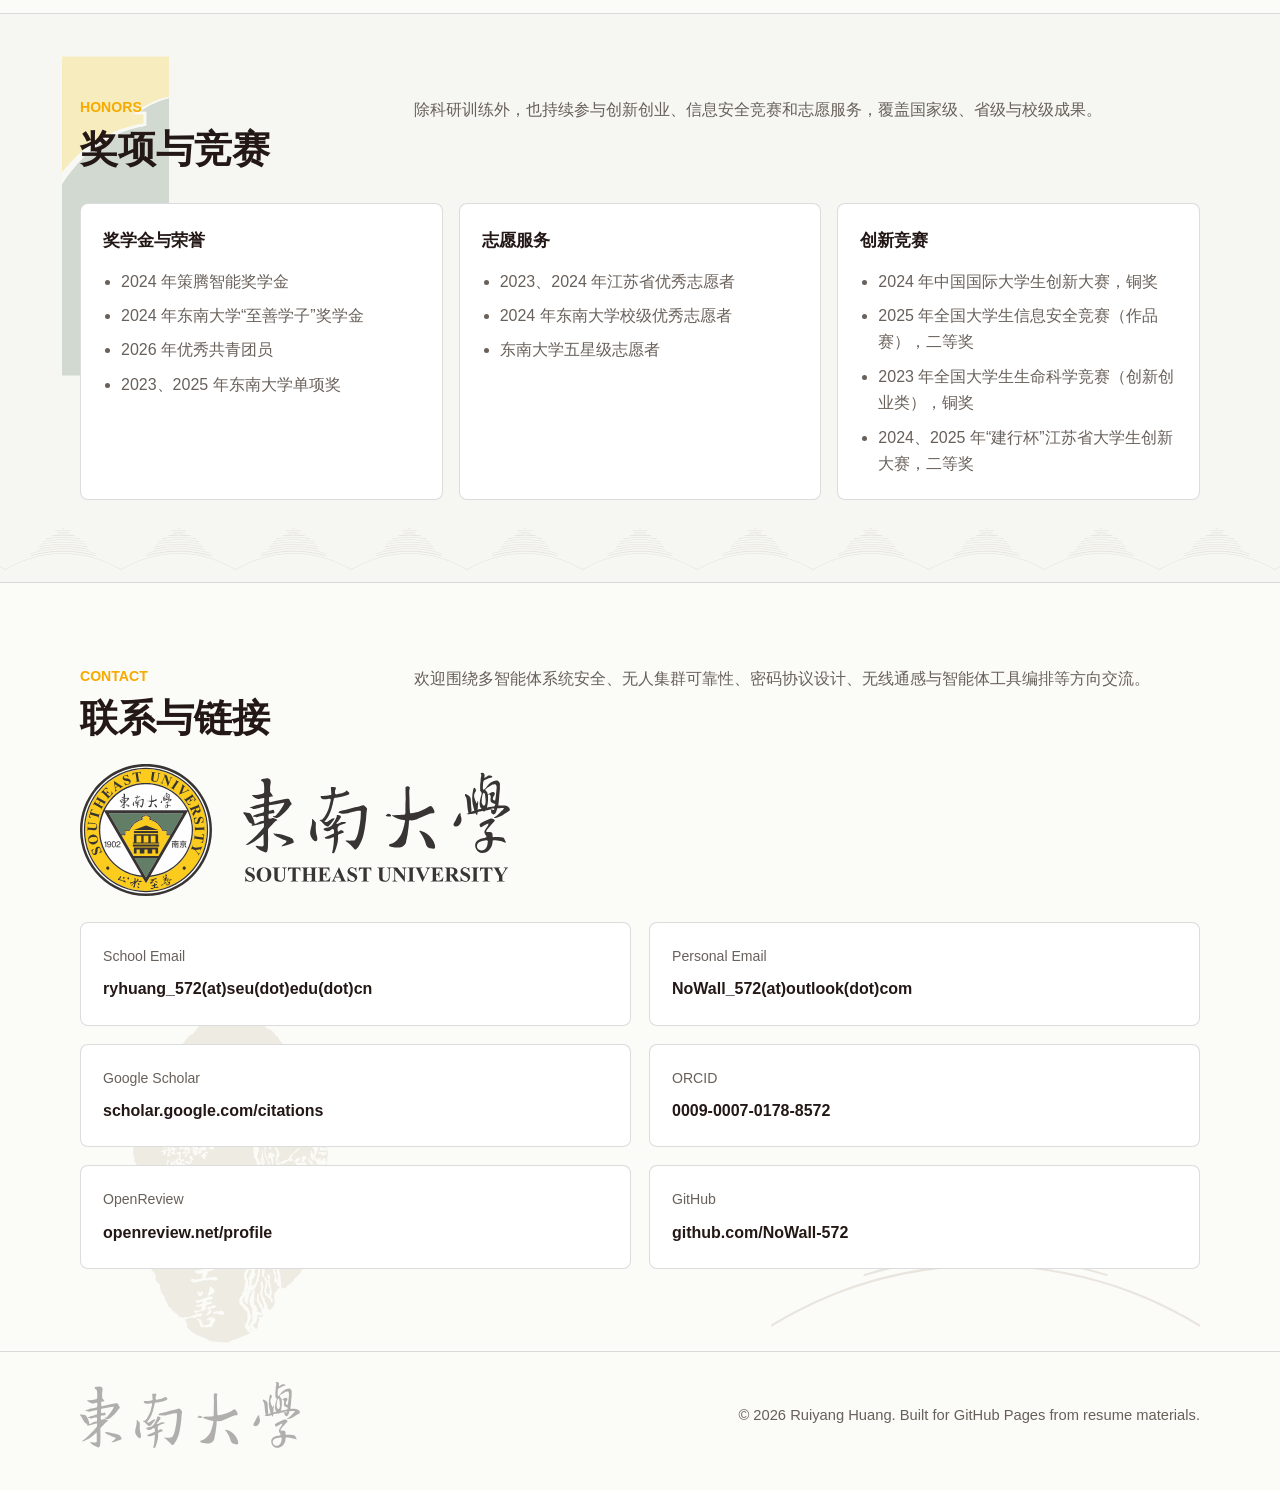
==== commit 69d8ee32: "Add files via upload" ====
--- a/index.html
+++ b/index.html
@@ -7,18 +7,20 @@
   <meta name="description" content="黄睿扬，东南大学网络空间安全学院本科生，研究方向包括多智能体系统、无人集群系统、密码学与隐私保护、通感一体化。">
   <style>
     :root {
-      --paper: #fbfcfd;
-      --mist: #eef4f1;
-      --ink: #182321;
-      --muted: #5d6865;
-      --line: #dce5e1;
-      --teal: #0f766e;
-      --teal-dark: #0b4f4b;
-      --coral: #b94f4f;
-      --gold: #b58324;
-      --blue: #315c72;
+      --paper: #fbfbf7;
+      --mist: #f1f5ef;
+      --ink: #231815;
+      --muted: #68605a;
+      --line: rgba(180, 183, 185, 0.48);
+      --teal: #587558;
+      --teal-dark: #3f5d45;
+      --coral: #f6ab00;
+      --gold: #fdd000;
+      --blue: #151e49;
+      --sand: #ad986e;
+      --gray: #b4b7b9;
       --white: #ffffff;
-      --shadow: 0 24px 60px rgba(24, 35, 33, 0.12);
+      --shadow: 0 24px 60px rgba(35, 24, 21, 0.12);
     }
 
     * {
@@ -31,7 +33,9 @@
 
     body {
       margin: 0;
-      background: var(--paper);
+      background:
+        linear-gradient(180deg, rgba(88, 117, 88, 0.035), transparent 420px),
+        var(--paper);
       color: var(--ink);
       font-family: "Inter", "Segoe UI", "Microsoft YaHei", "PingFang SC", Arial, sans-serif;
       line-height: 1.65;
@@ -56,9 +60,20 @@
       position: sticky;
       top: 0;
       z-index: 20;
-      background: rgba(251, 252, 253, 0.88);
-      border-bottom: 1px solid rgba(220, 229, 225, 0.8);
+      background: rgba(251, 251, 247, 0.9);
+      border-bottom: 1px solid rgba(180, 183, 185, 0.55);
       backdrop-filter: blur(16px);
+    }
+
+    .topbar::after {
+      content: "";
+      position: absolute;
+      left: 0;
+      right: 0;
+      bottom: 0;
+      height: 3px;
+      background: linear-gradient(90deg, var(--teal) 0 44%, var(--gold) 44% 62%, var(--blue) 62% 82%, var(--sand) 82% 100%);
+      opacity: 0.9;
     }
 
     .nav {
@@ -71,12 +86,28 @@
 
     .brand {
       display: flex;
-      flex-direction: column;
+      align-items: center;
+      gap: 10px;
       line-height: 1.2;
       font-weight: 760;
     }
 
-    .brand span {
+    .brand-emblem {
+      width: 34px;
+      height: 34px;
+      flex: 0 0 34px;
+    }
+
+    .brand-text {
+      display: flex;
+      flex-direction: column;
+    }
+
+    .brand-text strong {
+      font-size: 1rem;
+    }
+
+    .brand-text span {
       color: var(--muted);
       font-size: 0.82rem;
       font-weight: 520;
@@ -106,9 +137,9 @@
       overflow: hidden;
       border-bottom: 1px solid var(--line);
       background:
-        linear-gradient(90deg, rgba(15, 118, 110, 0.08) 1px, transparent 1px),
-        linear-gradient(0deg, rgba(15, 118, 110, 0.08) 1px, transparent 1px),
-        #f4f8f6;
+        linear-gradient(90deg, rgba(88, 117, 88, 0.08) 1px, transparent 1px),
+        linear-gradient(0deg, rgba(88, 117, 88, 0.08) 1px, transparent 1px),
+        #f4f7f1;
       background-size: 56px 56px;
     }
 
@@ -117,12 +148,51 @@
       position: absolute;
       inset: 0;
       background:
-        linear-gradient(115deg, rgba(251, 252, 253, 0.98) 0%, rgba(251, 252, 253, 0.84) 46%, rgba(238, 244, 241, 0.68) 100%);
+        linear-gradient(115deg, rgba(251, 251, 247, 0.98) 0%, rgba(251, 251, 247, 0.86) 46%, rgba(241, 245, 239, 0.7) 100%);
+      z-index: 0;
       pointer-events: none;
+    }
+
+    .campus-silhouette {
+      position: absolute;
+      right: max(-24px, calc((100vw - 1280px) / 2));
+      bottom: -2px;
+      z-index: 0;
+      width: min(760px, 58vw);
+      opacity: 0.44;
+      pointer-events: none;
+    }
+
+    .campus-silhouette-vertical {
+      position: absolute;
+      left: max(-28px, calc((100vw - 1320px) / 2));
+      top: 104px;
+      z-index: 0;
+      width: min(210px, 18vw);
+      opacity: 0.34;
+      pointer-events: none;
+    }
+
+    .hero-watermark {
+      position: absolute;
+      top: 96px;
+      right: max(24px, calc((100vw - 1160px) / 2));
+      z-index: 0;
+      width: clamp(160px, 20vw, 300px);
+      opacity: 0.045;
+      pointer-events: none;
+    }
+
+    .hero-lockup {
+      width: min(330px, 76vw);
+      margin-bottom: 22px;
+      opacity: 0.94;
+      filter: drop-shadow(0 8px 16px rgba(35, 24, 21, 0.08));
     }
 
     .hero-grid {
       position: relative;
+      z-index: 1;
       display: grid;
       grid-template-columns: 1.05fr 0.95fr;
       align-items: center;
@@ -172,7 +242,7 @@
     }
 
     .lead {
-      color: #33403d;
+      color: #3c3731;
       font-size: 1.12rem;
       max-width: 720px;
       margin-bottom: 28px;
@@ -189,6 +259,7 @@
       display: inline-flex;
       align-items: center;
       justify-content: center;
+      gap: 8px;
       min-height: 44px;
       border: 1px solid var(--line);
       border-radius: 8px;
@@ -196,7 +267,7 @@
       background: var(--white);
       color: var(--ink);
       font-weight: 720;
-      box-shadow: 0 8px 20px rgba(24, 35, 33, 0.06);
+      box-shadow: 0 8px 20px rgba(35, 24, 21, 0.06);
     }
 
     .button.primary {
@@ -207,7 +278,31 @@
 
     .button:hover {
       transform: translateY(-1px);
-      box-shadow: 0 14px 28px rgba(24, 35, 33, 0.12);
+      box-shadow: 0 14px 28px rgba(35, 24, 21, 0.12);
+    }
+
+    .button svg {
+      width: 19px;
+      height: 19px;
+      flex: 0 0 19px;
+      stroke-width: 2;
+    }
+
+    .icon-only {
+      width: 44px;
+      padding: 0;
+    }
+
+    .sr-only {
+      position: absolute;
+      width: 1px;
+      height: 1px;
+      padding: 0;
+      margin: -1px;
+      overflow: hidden;
+      clip: rect(0, 0, 0, 0);
+      white-space: nowrap;
+      border: 0;
     }
 
     .metric-strip {
@@ -217,7 +312,7 @@
       overflow: hidden;
       border: 1px solid var(--line);
       border-radius: 8px;
-      background: var(--line);
+      background: linear-gradient(90deg, var(--teal), var(--gold), var(--blue), var(--sand));
       max-width: 760px;
     }
 
@@ -240,6 +335,32 @@
       font-size: 0.9rem;
     }
 
+    .campus-band {
+      position: relative;
+      overflow: hidden;
+      height: 68px;
+      border-bottom: 1px solid var(--line);
+      background: linear-gradient(180deg, #ffffff 0%, #f4f7f1 100%);
+    }
+
+    .campus-band::before {
+      content: "";
+      position: absolute;
+      inset: 0 auto 0 0;
+      width: 100%;
+      height: 4px;
+      background: linear-gradient(90deg, var(--teal) 0 38%, var(--gold) 38% 56%, var(--blue) 56% 76%, var(--sand) 76% 100%);
+    }
+
+    .campus-band img {
+      width: min(980px, 94vw);
+      height: 68px;
+      margin: 0 auto;
+      opacity: 0.22;
+      object-fit: contain;
+      object-position: center bottom;
+    }
+
     .portrait-wrap {
       position: relative;
       display: grid;
@@ -250,7 +371,7 @@
     .portrait-panel {
       position: relative;
       width: min(430px, 100%);
-      border: 1px solid rgba(220, 229, 225, 0.9);
+      border: 1px solid rgba(180, 183, 185, 0.45);
       border-radius: 8px;
       overflow: hidden;
       background: var(--white);
@@ -262,7 +383,7 @@
       position: absolute;
       inset: auto 0 0 0;
       height: 34%;
-      background: linear-gradient(0deg, rgba(24, 35, 33, 0.7), rgba(24, 35, 33, 0));
+      background: linear-gradient(0deg, rgba(35, 24, 21, 0.7), rgba(35, 24, 21, 0));
       pointer-events: none;
     }
 
@@ -315,6 +436,13 @@
       margin-top: 18px;
     }
 
+    .motto-mark {
+      width: min(320px, 78%);
+      margin: 20px auto 0;
+      opacity: 0.72;
+      filter: drop-shadow(0 8px 18px rgba(35, 24, 21, 0.08));
+    }
+
     .map-node {
       border: 1px solid var(--line);
       border-radius: 8px;
@@ -322,7 +450,7 @@
       background: rgba(255, 255, 255, 0.86);
       color: var(--muted);
       font-size: 0.92rem;
-      box-shadow: 0 10px 24px rgba(24, 35, 33, 0.06);
+      box-shadow: 0 10px 24px rgba(35, 24, 21, 0.06);
     }
 
     .map-node b {
@@ -333,12 +461,117 @@
     }
 
     .section {
+      position: relative;
+      overflow: hidden;
       padding: 82px 0;
       border-bottom: 1px solid var(--line);
     }
 
+    .section > .shell {
+      position: relative;
+      z-index: 1;
+    }
+
     .section.alt {
-      background: #f6f8f8;
+      background: #f6f7f3;
+    }
+
+    .campus-mark::after {
+      content: "";
+      position: absolute;
+      top: 44px;
+      right: max(12px, calc((100vw - 1120px) / 2));
+      z-index: 0;
+      width: clamp(150px, 18vw, 250px);
+      aspect-ratio: 1 / 1;
+      background: url("assets/东南大学黑白校标.svg") center / contain no-repeat;
+      opacity: 0.035;
+      pointer-events: none;
+    }
+
+    .campus-pattern::after {
+      content: "";
+      position: absolute;
+      left: 0;
+      right: 0;
+      bottom: 12px;
+      z-index: 0;
+      height: 48px;
+      background: url("assets/大礼堂-辅助-连续.svg") center bottom / auto 42px repeat-x;
+      opacity: 0.26;
+      pointer-events: none;
+    }
+
+    .pine-mark::before {
+      content: "";
+      position: absolute;
+      left: max(-56px, calc((100vw - 1240px) / 2));
+      bottom: 8px;
+      z-index: 0;
+      width: min(420px, 36vw);
+      height: 330px;
+      background: url("assets/六朝松.svg") center / contain no-repeat;
+      opacity: 0.13;
+      pointer-events: none;
+    }
+
+    .pine-mark-right::before {
+      content: "";
+      position: absolute;
+      right: max(-42px, calc((100vw - 1260px) / 2));
+      top: 28px;
+      z-index: 0;
+      width: min(390px, 34vw);
+      height: 310px;
+      background: url("assets/六朝松.svg") center / contain no-repeat;
+      opacity: 0.12;
+      transform: scaleX(-1);
+      pointer-events: none;
+    }
+
+    .hall-horizontal::before {
+      content: "";
+      position: absolute;
+      right: max(-70px, calc((100vw - 1300px) / 2));
+      bottom: 18px;
+      z-index: 0;
+      width: min(560px, 46vw);
+      height: 140px;
+      background: url("assets/大礼堂-剪影-横向.svg") center / contain no-repeat;
+      opacity: 0.22;
+      pointer-events: none;
+    }
+
+    .hall-vertical::before {
+      content: "";
+      position: absolute;
+      left: max(-28px, calc((100vw - 1240px) / 2));
+      top: 42px;
+      z-index: 0;
+      width: min(190px, 16vw);
+      height: 320px;
+      background: url("assets/大礼堂-剪影-纵向.svg") center / contain no-repeat;
+      opacity: 0.22;
+      pointer-events: none;
+    }
+
+    .contact-campus::after {
+      content: "";
+      position: absolute;
+      right: max(12px, calc((100vw - 1120px) / 2));
+      bottom: 24px;
+      z-index: 0;
+      width: min(430px, 44vw);
+      height: 156px;
+      background: url("assets/大礼堂-辅助-独立.svg") center / contain no-repeat;
+      opacity: 0.22;
+      pointer-events: none;
+    }
+
+    .contact-lockup {
+      width: min(430px, 78vw);
+      margin: -8px 0 26px;
+      opacity: 0.9;
     }
 
     .section-head {
@@ -409,11 +642,24 @@
     }
 
     .highlight {
+      display: block;
       border: 1px solid var(--line);
       border-radius: 8px;
       padding: 20px;
       background: var(--white);
       min-height: 210px;
+      transition: border-color 180ms ease, box-shadow 180ms ease, transform 180ms ease;
+    }
+
+    .highlight:hover {
+      border-color: rgba(88, 117, 88, 0.42);
+      box-shadow: 0 16px 34px rgba(35, 24, 21, 0.1);
+      transform: translateY(-2px);
+    }
+
+    .highlight:focus-visible {
+      outline: 3px solid rgba(88, 117, 88, 0.28);
+      outline-offset: 3px;
     }
 
     .tag {
@@ -469,6 +715,18 @@
       border-radius: 8px;
       padding: 22px;
       background: var(--white);
+      transition: border-color 180ms ease, box-shadow 180ms ease, transform 180ms ease;
+    }
+
+    .timeline-item:hover {
+      border-color: rgba(88, 117, 88, 0.42);
+      box-shadow: 0 16px 34px rgba(35, 24, 21, 0.1);
+      transform: translateY(-2px);
+    }
+
+    .timeline-item:focus-visible {
+      outline: 3px solid rgba(88, 117, 88, 0.28);
+      outline-offset: 3px;
     }
 
     .time {
@@ -504,6 +762,27 @@
     .panel h3 {
       margin-bottom: 14px;
       font-size: 1.12rem;
+    }
+
+    .campus-line-art {
+      width: 100%;
+      max-height: 84px;
+      margin-top: 22px;
+      opacity: 0.18;
+      object-fit: contain;
+      object-position: left center;
+    }
+
+    .footer-inner {
+      display: flex;
+      align-items: center;
+      justify-content: space-between;
+      gap: 24px;
+    }
+
+    .footer-mark {
+      width: min(220px, 46vw);
+      opacity: 0.34;
     }
 
     .edu-card {
@@ -520,7 +799,7 @@
       border-radius: 50%;
       object-fit: cover;
       border: 1px solid var(--line);
-      background: #9f9661;
+      background: var(--teal);
     }
 
     .edu-card p {
@@ -564,11 +843,63 @@
       border-radius: 8px;
       padding: 18px;
       background: var(--white);
+      transition: border-color 180ms ease, box-shadow 180ms ease, transform 180ms ease;
+    }
+
+    .publication:hover {
+      border-color: rgba(88, 117, 88, 0.42);
+      box-shadow: 0 16px 34px rgba(35, 24, 21, 0.1);
+      transform: translateY(-2px);
+    }
+
+    .publication.pending-link {
+      cursor: default;
+    }
+
+    .publication.pending-link:hover {
+      border-color: var(--line);
+      box-shadow: none;
+      transform: none;
+    }
+
+    .publication-meta {
+      display: flex;
+      flex-direction: column;
+      align-items: flex-start;
+      gap: 8px;
     }
 
     .venue {
       color: var(--teal-dark);
       font-weight: 850;
+    }
+
+    .rank {
+      display: inline-flex;
+      align-items: center;
+      min-height: 26px;
+      border-radius: 999px;
+      padding: 4px 10px;
+      background: var(--mist);
+      color: var(--teal-dark);
+      font-size: 0.78rem;
+      font-weight: 800;
+      white-space: nowrap;
+    }
+
+    .rank.ccf-a {
+      background: #faeeee;
+      color: var(--coral);
+    }
+
+    .rank.ccf-b {
+      background: #e8f2f6;
+      color: var(--blue);
+    }
+
+    .rank.sci {
+      background: #fbf1dc;
+      color: var(--gold);
     }
 
     .publication h3 {
@@ -580,7 +911,22 @@
     .publication p {
       color: var(--muted);
       font-size: 0.94rem;
+      margin-bottom: 8px;
+    }
+
+    .publication p:last-child {
       margin-bottom: 0;
+    }
+
+    .authors b,
+    .doi b {
+      color: var(--ink);
+      font-weight: 760;
+    }
+
+    .doi {
+      color: var(--teal-dark);
+      font-weight: 700;
     }
 
     .honor-grid {
@@ -670,6 +1016,25 @@
         padding-top: 54px;
       }
 
+      .campus-silhouette {
+        width: 78vw;
+        opacity: 0.3;
+      }
+
+      .campus-silhouette-vertical {
+        width: 150px;
+        opacity: 0.22;
+      }
+
+      .hero-watermark {
+        width: 180px;
+        opacity: 0.035;
+      }
+
+      .hero-lockup {
+        width: min(300px, 80vw);
+      }
+
       h1 {
         font-size: 3.1rem;
       }
@@ -689,6 +1054,30 @@
 
       .section {
         padding: 58px 0;
+      }
+
+      .campus-band {
+        height: 46px;
+      }
+
+      .campus-band img {
+        height: 46px;
+      }
+
+      .campus-silhouette,
+      .campus-silhouette-vertical,
+      .hero-watermark,
+      .campus-mark::after,
+      .pine-mark::before,
+      .pine-mark-right::before,
+      .hall-horizontal::before,
+      .hall-vertical::before,
+      .contact-campus::after {
+        display: none;
+      }
+
+      .campus-pattern::after {
+        opacity: 0.16;
       }
 
       h1 {
@@ -724,6 +1113,11 @@
       .metric {
         min-height: 82px;
       }
+
+      .footer-inner {
+        align-items: flex-start;
+        flex-direction: column;
+      }
     }
   </style>
 </head>
@@ -731,8 +1125,11 @@
   <header class="topbar">
     <nav class="shell nav" aria-label="主导航">
       <a class="brand" href="#top">
-        黄睿扬
-        <span>Ruiyang Huang</span>
+        <img class="brand-emblem" src="assets/东南大学彩色校标.svg" alt="" aria-hidden="true">
+        <span class="brand-text">
+          <strong>黄睿扬</strong>
+          <span>Ruiyang Huang</span>
+        </span>
       </a>
       <div class="nav-links">
         <a href="#about">简介</a>
@@ -746,17 +1143,35 @@
 
   <main id="top">
     <section class="hero" aria-labelledby="hero-title">
+      <img class="campus-silhouette" src="assets/大礼堂-剪影-横向.svg" alt="" aria-hidden="true">
+      <img class="campus-silhouette-vertical" src="assets/大礼堂-剪影-纵向.svg" alt="" aria-hidden="true">
+      <img class="hero-watermark" src="assets/东南大学黑白校标.svg" alt="" aria-hidden="true">
       <div class="shell hero-grid">
         <div>
+          <img class="hero-lockup" src="assets/东南大学彩色中英文字校标组合-左右.svg" alt="东南大学 Southeast University">
           <div class="eyebrow">SEU Cyber Science · Undergraduate Researcher</div>
           <h1 id="hero-title">黄睿扬<span>Ruiyang Huang</span></h1>
           <p class="lead">
             东南大学网络空间安全学院 2023 级本科生，主修密码科学与技术。研究兴趣聚焦多智能体系统安全、无人集群系统、密码学与隐私保护、通感一体化，并在紫金山实验室、移动通信国家重点实验室、江苏省网络与信息安全重点实验室、北京大学 FineLab 等平台开展科研训练。
           </p>
           <div class="hero-actions" aria-label="主页链接">
-            <a class="button primary" href="mailto:ryhuang_572@seu.edu.cn">Email</a>
+            <a class="button" href="mailto:ryhuang_572@seu.edu.cn" aria-label="Email" title="Email">
+              <svg viewBox="0 0 24 24" aria-hidden="true" fill="none" stroke="currentColor" stroke-linecap="round" stroke-linejoin="round">
+                <rect width="20" height="16" x="2" y="4" rx="2"></rect>
+                <path d="m22 7-8.97 5.7a1.94 1.94 0 0 1-2.06 0L2 7"></path>
+              </svg>
+              <span>Email</span>
+            </a>
             <a class="button" href="https://scholar.google.com/citations?user=Ei4812YAAAAJ&hl=zh-CN" target="_blank" rel="noreferrer">Google Scholar</a>
             <a class="button" href="https://orcid.org/0009-0007-0178-8572" target="_blank" rel="noreferrer">ORCID</a>
+            <a class="button" href="https://openreview.net/profile?id=%7ERuiyang_Huang2" target="_blank" rel="noreferrer">OpenReview</a>
+            <a class="button primary" href="https://github.com/NoWall-572" target="_blank" rel="noreferrer">
+              <svg viewBox="0 0 24 24" aria-hidden="true" fill="none" stroke="currentColor" stroke-linecap="round" stroke-linejoin="round">
+                <path d="M15 22v-4a4.8 4.8 0 0 0-1-3.5c3 0 6-2 6-5.5.08-1.25-.27-2.48-1-3.5.28-1.15.28-2.35 0-3.5 0 0-1 0-3 1.5-2.64-.5-5.36-.5-8 0C6 2 5 2 5 2c-.3 1.15-.3 2.35 0 3.5A5.4 5.4 0 0 0 4 9c0 3.5 3 5.5 6 5.5-.39.49-.68 1.05-.85 1.65-.17.6-.22 1.23-.15 1.85v4"></path>
+                <path d="M9 18c-4.51 2-5-2-7-2"></path>
+              </svg>
+              <span>GitHub</span>
+            </a>
           </div>
           <div class="metric-strip" aria-label="个人概览">
             <div class="metric">
@@ -780,13 +1195,13 @@
 
         <div class="portrait-wrap">
           <figure class="portrait-panel">
-            <img class="portrait" src="assets/profile.png" alt="黄睿扬头像">
+            <img class="portrait" src="assets/profile.jpg" alt="黄睿扬头像">
             <figcaption class="portrait-caption">
               <span>
                 <strong>IEEE Student Member</strong>
-                IEEE SPS Member · ACM MM '26 Reviewer
+                IEEE SPS Member
               </span>
-              <img class="school-mark" src="assets/seu-logo.png" alt="东南大学校徽">
+              <img class="school-mark" src="assets/东南大学彩色校标.svg" alt="东南大学校徽">
             </figcaption>
           </figure>
           <div class="research-map" aria-label="研究方向">
@@ -795,50 +1210,48 @@
             <div class="map-node"><b>Cryptography</b>身份认证与密钥协商、隐私保护与威胁模型分析</div>
             <div class="map-node"><b>ISAC</b>WiFi 通感定位、CSI/BFM 建模与射频指纹识别</div>
           </div>
+          <img class="motto-mark" src="assets/校训横排.svg" alt="止于至善">
         </div>
       </div>
     </section>
 
-    <section class="section" id="about">
+    <div class="campus-band" aria-hidden="true">
+      <img src="assets/大礼堂-连续.svg" alt="">
+    </div>
+
+    <section class="section campus-mark hall-horizontal" id="about">
       <div class="shell">
         <div class="section-head">
           <div>
             <div class="kicker">PROFILE</div>
-            <h2>面向安全与智能系统的本科科研训练</h2>
+            <h2>面向安全与智能系统的本科经历</h2>
           </div>
           <p>
             目前关注高度互联系统中的安全性、可靠性与可解释诊断问题，尝试把图神经网络、密码协议分析、复杂网络建模和大语言模型结合到无人集群、多智能体系统与通感一体化场景中。
           </p>
         </div>
-        <div class="two-col">
           <div class="panel">
             <div class="edu-card">
-              <img src="assets/seu-logo.png" alt="东南大学校徽">
+              <img src="assets/东南大学彩色校标.svg" alt="东南大学校徽">
               <div>
                 <h3>东南大学 Southeast University</h3>
-                <p>2024.09 至今，网络空间安全学院，密码科学与技术；2023.08-2024.09，数学学院理科试验班。</p>
+                <p>2022.08-2023.07，医学院，临床医学类（医学影像学）；</p>
+                <p>2023.08-2024.07，数学学院，理科试验班；</p>
+                <p>2024.08 至今，网络空间安全学院，密码科学与技术。</p>
               </div>
             </div>
             <ul class="fact-list">
               <li><b>身份</b><span>中共党员，紫金山实验室内生安全“五色石计划”学生成员</span></li>
-              <li><b>语言</b><span>CET-4 / CET-6：604 / 513</span></li>
+              <li><b>语言</b><span>CET-4：513，CET-6：604</span></li>
               <li><b>审稿</b><span>ACM MM '26 及其 Dataset Track 审稿人</span></li>
             </ul>
-          </div>
-          <div class="panel">
-            <h3>代表课程</h3>
-            <ul class="plain-list">
-              <li><b>数学</b><span>工科数学分析 I/II，高等代数与解析几何 I/II</span></li>
-              <li><b>编程</b><span>C++ 程序设计，计算机语言课程设计</span></li>
-              <li><b>安全</b><span>信息安全数学基础，密码科学与技术相关课程</span></li>
-              <li><b>训练</b><span>多个校级重点、国家级创新创业类 SRT 项目结项优秀或良好</span></li>
-            </ul>
+            <img class="campus-line-art" src="assets/大礼堂-独立.svg" alt="" aria-hidden="true">
           </div>
         </div>
       </div>
     </section>
 
-    <section class="section alt" id="research">
+    <section class="section alt campus-pattern pine-mark" id="research">
       <div class="shell">
         <div class="section-head">
           <div>
@@ -874,7 +1287,7 @@
       </div>
     </section>
 
-    <section class="section">
+    <section class="section hall-vertical">
       <div class="shell">
         <div class="section-head">
           <div>
@@ -886,140 +1299,163 @@
           </p>
         </div>
         <div class="highlight-grid">
-          <article class="highlight">
-            <span class="tag">IEEE T-VT</span>
-            <h3>基于 HECC 的无人机 AKA 协议</h3>
-            <p>第一作者，针对 eCK 威胁模型下的节点捕获与临时密钥泄露风险，设计并证明安全的认证密钥协商方案。</p>
-          </article>
-          <article class="highlight">
-            <span class="tag blue">ICASSP '26</span>
-            <h3>WiFi 通感定位与身份识别</h3>
-            <p>第一作者，基于 BFM/CSI 数据、时空图建模与射频指纹进行室内定位和身份识别。</p>
-          </article>
-          <article class="highlight">
+          <a class="highlight" href="https://arxiv.org/abs/2605.28214" target="_blank" rel="noreferrer">
+            <span class="tag">arXiv preprint</span>
+            <h3>揭示多智能体系统中的潜在攻击</h3>
+            <p>围绕 latent-based 多智能体系统中的潜在攻击展开分析。</p>
+          </a>
+          <a class="highlight" href="https://arxiv.org/abs/2511.14684" target="_blank" rel="noreferrer">
+            <span class="tag blue">arXiv preprint</span>
+            <h3>基于 LLM 的学生推理对齐与数学错误纠正</h3>
+            <p>SMRC 面向数学错误纠正，将学生推理与大语言模型纠错过程对齐。</p>
+          </a>
+          <a class="highlight" href="#publications">
             <span class="tag coral">ACL Findings '26</span>
             <h3>风险驱动的 MAS 恶意信息阻断</h3>
-            <p>第一作者，利用图神经网络监测交互动态，并通过分层拓扑优化抑制恶意传播。</p>
-          </article>
-          <article class="highlight">
+            <p>利用图神经网络监测交互动态，并通过分层拓扑优化抑制恶意传播。</p>
+          </a>
+          <a class="highlight" href="#publications">
             <span class="tag gold">ICML '26</span>
             <h3>高效可进化 LLM 代理工具编排</h3>
-            <p>共同第一作者，EvoC2F 通过中间表示优化自主代理的工具编排、执行效率和可靠性。</p>
-          </article>
+            <p>EvoC2F 通过中间表示优化自主代理的工具编排、执行效率和可靠性。</p>
+          </a>
         </div>
       </div>
     </section>
 
-    <section class="section alt">
+    <section class="section alt campus-pattern pine-mark-right">
       <div class="shell">
         <div class="section-head">
           <div>
             <div class="kicker">EXPERIENCE</div>
-            <h2>主要科研经历</h2>
+            <h2>主要科研实习</h2>
           </div>
           <p>
             从密码协议设计到多智能体系统安全，再到无人集群可靠性和无线通感，项目之间共享一个核心问题：在开放、复杂、动态的系统中建立可信运行机制。
           </p>
         </div>
         <div class="timeline">
-          <article class="timeline-item">
-            <div class="time">2025.10-Now</div>
+          <a class="timeline-item" href="https://github.com/pku-finelab" target="_blank" rel="noreferrer">
+            <div class="time">2025.07-Now</div>
             <div>
-              <h3>协同 GNN 与 LLM 强化 MAS 中的故障归因</h3>
-              <p>将执行轨迹建模为动态异质因果图，通过 STGAT 缩小可疑范围，再由 SFT-LLM 对候选节点进行语义验证；同时提出 PolyGen 自动化故障样本生成管道。</p>
-            </div>
-          </article>
-          <article class="timeline-item">
-            <div class="time">2025.07-2026.04</div>
+              <h3>北京大学软件与微电子学院FineLab实验室</h3>
+              <p>智能软件系统中的安全防御与可靠性分析。</p>
+            </div>
+          </a>
+          <a class="timeline-item" href="https://www.pmlabs.com.cn/" target="_blank" rel="noreferrer">
+            <div class="time">2024.10-Now</div>
             <div>
-              <h3>基于风险驱动的 MAS 恶意信息阻断与重塑</h3>
-              <p>构建面向 LLM-MAS 的安全防御框架，利用节点风险熵和边攻击传导性识别脆弱点，执行剪枝、隔离与社区传播阻断。</p>
-            </div>
-          </article>
-          <article class="timeline-item">
-            <div class="time">2024.10-2026.04</div>
+              <h3>东南大学紫金山实验室（PML）</h3>
+              <p>无人集群系统在多重攻击下的安全性与可靠性评估。</p>
+            </div>
+          </a>
+          <a class="timeline-item" href="https://ncrl.seu.edu.cn/" target="_blank" rel="noreferrer">
+            <div class="time">2024.10-Now</div>
             <div>
-              <h3>WiFi 通感定位与身份识别一体化研究</h3>
-              <p>围绕公开明文信道信息可能遭受重放与伪造攻击的问题，采集 CSI/BFM 数据，构建天线对时空图，并结合 STGCN 与射频指纹完成定位和识别。</p>
-            </div>
-          </article>
-          <article class="timeline-item">
-            <div class="time">2024.10-2026.04</div>
+              <h3>东南大学移动通信国家重点实验室（NCRL）</h3>
+              <p>室内WiFi通信感知定位与身份识别的一体化研究。</p>
+            </div>
+          </a>
+          <a class="timeline-item" href="http://jssec.seu.edu.cn/index.html" target="_blank" rel="noreferrer">
+            <div class="time">2024.10-2025.09</div>
             <div>
-              <h3>多重攻击下空海协同无人集群可靠性评估</h3>
-              <p>提出“通信-结构-任务”三层模型、结构化敌手模型、SurBi-Rank 重要度评估方法，并结合 NSGA-III 与熵权 TOPSIS 进行拓扑优化。</p>
-            </div>
-          </article>
-          <article class="timeline-item">
-            <div class="time">2024.01-2025.03</div>
-            <div>
-              <h3>基于 HECC 的无人机身份认证与密钥协商协议</h3>
-              <p>分析 baseline 协议在 eCK 敌手模型下的安全问题，给出攻击路径，并设计可抵御 Node-Capture 与 ESL 攻击的 AKA 协议。</p>
-            </div>
-          </article>
+              <h3>江苏省网络与信息安全重点实验室</h3>
+              <p>基于LLM的Tor暗网流量未知威胁发现与研究。</p>
+            </div>
+          </a>
         </div>
       </div>
     </section>
 
-    <section class="section" id="publications">
+    <section class="section campus-mark hall-horizontal" id="publications">
       <div class="shell">
         <div class="section-head">
           <div>
             <div class="kicker">PUBLICATIONS</div>
-            <h2>成果与合作工作</h2>
+            <h2>论文成果</h2>
           </div>
           <p>
-            这里以简历中的公开状态为准，侧重展示研究主题、作者贡献和目标场景。后续可以继续补充论文题目、DOI、arXiv 链接与代码仓库。
+            点击论文卡片可跳转到出版页。“†”为共同第一作者，“✉”为通讯作者。
           </p>
         </div>
         <div class="publication-list">
-          <article class="publication">
-            <div class="venue">T-VT</div>
+          <a class="publication" href="https://doi.org/10.1109/TVT.2026.3658329" target="_blank" rel="noreferrer">
+            <div class="publication-meta">
+              <span class="venue">IEEE T-VT</span>
+              <span class="rank sci">JCR Q1</span>
+            </div>
             <div>
-              <h3>HECC-based authentication and key agreement for UAV systems</h3>
-              <p>第一作者，IEEE Transactions on Vehicular Technology，已录用并出版。</p>
-            </div>
-          </article>
-          <article class="publication">
-            <div class="venue">ICASSP '26</div>
+              <h3>A Robust HECC-based Authentication and Key Agreement for UAV-enabled SAR Networks</h3>
+              <p class="authors"><b>Authors:</b> <u>Ruiyang Huang</u>, Ning Gao✉, Qiang Ni, Shi Jin · First Author</p>
+              <p>IEEE Transactions on Vehicular Technology，已录用并出版。</p>
+              <p class="doi"><b>DOI:</b> 10.1109/TVT.2026.3658329</p>
+            </div>
+          </a>
+          <a class="publication" href="https://doi.org/10.1109/ICASSP55912.2026.11463151" target="_blank" rel="noreferrer">
+            <div class="publication-meta">
+              <span class="venue">ICASSP '26</span>
+              <span class="rank ccf-b">CCF-B</span>
+            </div>
             <div>
-              <h3>WiFi sensing, localization and identity recognition with CSI/BFM modeling</h3>
-              <p>第一作者，IEEE International Conference on Acoustics, Speech, and Signal Processing，已录用并出版。</p>
-            </div>
-          </article>
-          <article class="publication">
-            <div class="venue">ACL '26</div>
+              <h3>STAR-RFF: Spatio-Temporal Sensing Assisted Robust Radio Frequency Fingerprint Identification Via STGCN</h3>
+              <p class="authors"><b>Authors:</b> <u>Ruiyang Huang</u>†, Chaoyue Yang†, Like Ren, Fengrui Liu, Yifan Wu, Ning Gao✉, Shi Jin · First Author</p>
+              <p>IEEE International Conference on Acoustics, Speech, and Signal Processing，已录用并出版。</p>
+              <p class="doi"><b>DOI:</b> 10.1109/ICASSP55912.2026.11463151</p>
+            </div>
+          </a>
+          <a class="publication" href="https://aclanthology.org/2026.findings-acl.426/" target="_blank" rel="noreferrer">
+            <div class="publication-meta">
+              <span class="venue">ACL '26</span>
+              <span class="rank ccf-a">Findings</span>
+            </div>
             <div>
-              <h3>Risk-driven malicious information blocking and reshaping in LLM-based MAS</h3>
-              <p>第一作者，The Annual Meeting of the Association for Computational Linguistics，Findings 录用。</p>
-            </div>
-          </article>
-          <article class="publication">
-            <div class="venue">ICML '26</div>
+              <h3>TopoSHIELD: Reshaping the Flow of Malice via Spatio-Temporal Risk-Aware Topological Evolution in Multi-Agent Systems</h3>
+              <p class="authors"><b>Authors:</b> <u>Ruiyang Huang</u>†, Chenxi Wang†, Tinghe Zhang, Fengrui Liu, Jiayan Sun, Haocheng Wang, and Yifan Wu✉ · First Author</p>
+              <p>Findings of the Association for Computational Linguistics: ACL 2026，已录用并出版。</p>
+              <p class="doi"><b>DOI:</b> forthcoming</p>
+            </div>
+          </a>
+          <a class="publication" href="https://icml.cc/virtual/2026/poster/63166" target="_blank" rel="noreferrer">
+            <div class="publication-meta">
+              <span class="venue">ICML '26</span>
+              <span class="rank ccf-a">CCF-A</span>
+            </div>
             <div>
-              <h3>EvoC2F: efficient and evolvable tool orchestration for LLM agents</h3>
-              <p>共同第一作者，International Conference on Machine Learning，已录用。</p>
-            </div>
-          </article>
-          <article class="publication">
-            <div class="venue">ICMR '26</div>
+              <h3>EvoC2F: Compiling Tool Orchestration for Efficient and Evolvable LLM Agents</h3>
+              <p class="authors"><b>Authors:</b> Lei Wei†, Qi Liu†, <u>Ruiyang Huang</u>†, Xiao Peng, Sicong Xie, Lanbo Lin, Chenhao Jiang, Yuanwu Xu, Tianyuan Yang, Jiayao Liu, Li Cai, Yuying Li, Bin Wang✉ · Co-first Author</p>
+              <p>Proceedings of the 43rd International Conference on Machine Learning，已录用。</p>
+              <p class="doi"><b>DOI:</b> forthcoming</p>
+            </div>
+          </a>
+          <a class="publication" href="https://doi.org/10.1145/3805622.3810789" target="_blank" rel="noreferrer">
+            <div class="publication-meta">
+              <span class="venue">ICMR '26</span>
+              <span class="rank ccf-b">CCF-B</span>
+            </div>
             <div>
-              <h3>Procedural synthetic audio pretraining without real data dependency</h3>
-              <p>第二作者，ACM International Conference on Multimedia Retrieval，已录用；扩展期刊论文投稿 IEEE T-ASLP。</p>
-            </div>
-          </article>
-          <article class="publication">
-            <div class="venue">ICIC '25</div>
+              <h3>From Physics to Representation: Audio Learning with Synthetic Pre-training via Procedural Generation</h3>
+              <p class="authors"><b>Authors:</b> Fengrui Liu, <u>Ruiyang Huang</u>, Qijian Zheng, Yuanfang Wang, Feng Liu✉ · Second Author</p>
+              <p>Proceedings of the 2026 International Conference on Multimedia Retrieval，已录用并出版。</p>
+              <p class="doi"><b>DOI:</b> 10.1145/3805622.3810789</p>
+            </div>
+          </a>
+          <a class="publication" href="https://doi.org/10.1007/978-981-96-9921-6_39" target="_blank" rel="noreferrer">
+            <div class="publication-meta">
+              <span class="venue">ICIC '25</span>
+              <span class="rank ccf-c">CCF-C</span>
+            </div>
             <div>
-              <h3>Spherical-vector particle swarm optimization for UAV swarm path planning</h3>
-              <p>第三作者，International Conference On Intelligent Computing，已录用并出版。</p>
-            </div>
-          </article>
+              <h3>Smooth Path Planning Based on Spherical Vector Particle Swarm Optimization</h3>
+              <p class="authors"><b>Authors:</b> Wenting Su, Zixuan Liu✉, <u>Ruiyang Huang</u> · Third Author</p>
+              <p>Advanced Intelligent Computing Technology and Applications，已录用并出版。</p>
+              <p class="doi"><b>DOI:</b> 10.1007/978-981-96-9921-6_39</p>
+            </div>
+          </a>
         </div>
       </div>
     </section>
 
-    <section class="section alt" id="honors">
+    <section class="section alt campus-pattern hall-vertical" id="honors">
       <div class="shell">
         <div class="section-head">
           <div>
@@ -1051,17 +1487,17 @@
           <article class="honor-card">
             <h3>创新竞赛</h3>
             <ul>
-              <li>2024 年中国国际大学生创新大赛国家级铜奖</li>
-              <li>2025 年全国大学生信息安全竞赛作品赛国家级二等奖</li>
-              <li>2025 年“建行杯”江苏大学生创新大赛省级二等奖</li>
-              <li>2026 年华东师范大学“挑战杯”选拔赛金奖</li>
+              <li>2024 年中国国际大学生创新大赛，铜奖</li>
+              <li>2025 年全国大学生信息安全竞赛（作品赛），二等奖</li>
+              <li>2023 年全国大学生生命科学竞赛（创新创业类），铜奖</li>
+              <li>2024、2025 年“建行杯”江苏省大学生创新大赛，二等奖</li>
             </ul>
           </article>
         </div>
       </div>
     </section>
 
-    <section class="section" id="contact">
+    <section class="section contact-campus pine-mark" id="contact">
       <div class="shell">
         <div class="section-head">
           <div>
@@ -1072,14 +1508,15 @@
             欢迎围绕多智能体系统安全、无人集群可靠性、密码协议设计、无线通感与智能体工具编排等方向交流。
           </p>
         </div>
+        <img class="contact-lockup" src="assets/东南大学彩色中英文字校标组合-左右.svg" alt="东南大学 Southeast University">
         <div class="contact">
           <a class="contact-card" href="mailto:ryhuang_572@seu.edu.cn">
             <span>School Email</span>
-            <strong>ryhuang_572@seu.edu.cn</strong>
+            <strong>ryhuang_572(at)seu(dot)edu(dot)cn</strong>
           </a>
           <a class="contact-card" href="mailto:NoWall_572@outlook.com">
             <span>Personal Email</span>
-            <strong>NoWall_572@outlook.com</strong>
+            <strong>NoWall_572(at)outlook(dot)com</strong>
           </a>
           <a class="contact-card" href="https://scholar.google.com/citations?user=Ei4812YAAAAJ&hl=zh-CN" target="_blank" rel="noreferrer">
             <span>Google Scholar</span>
@@ -1088,6 +1525,14 @@
           <a class="contact-card" href="https://orcid.org/0009-0007-0178-8572" target="_blank" rel="noreferrer">
             <span>ORCID</span>
             <strong>0009-0007-0178-8572</strong>
+          </a>
+          <a class="contact-card" href="https://openreview.net/profile?id=%7ERuiyang_Huang2" target="_blank" rel="noreferrer">
+            <span>OpenReview</span>
+            <strong>openreview.net/profile</strong>
+          </a>
+          <a class="contact-card" href="https://github.com/NoWall-572" target="_blank" rel="noreferrer">
+            <span>GitHub</span>
+            <strong>github.com/NoWall-572</strong>
           </a>
         </div>
       </div>
@@ -1095,7 +1540,8 @@
   </main>
 
   <footer>
-    <div class="shell">
+    <div class="shell footer-inner">
+      <img class="footer-mark" src="assets/东南大学标准字-横排.svg" alt="" aria-hidden="true">
       <span>© 2026 Ruiyang Huang. Built for GitHub Pages from resume materials.</span>
     </div>
   </footer>
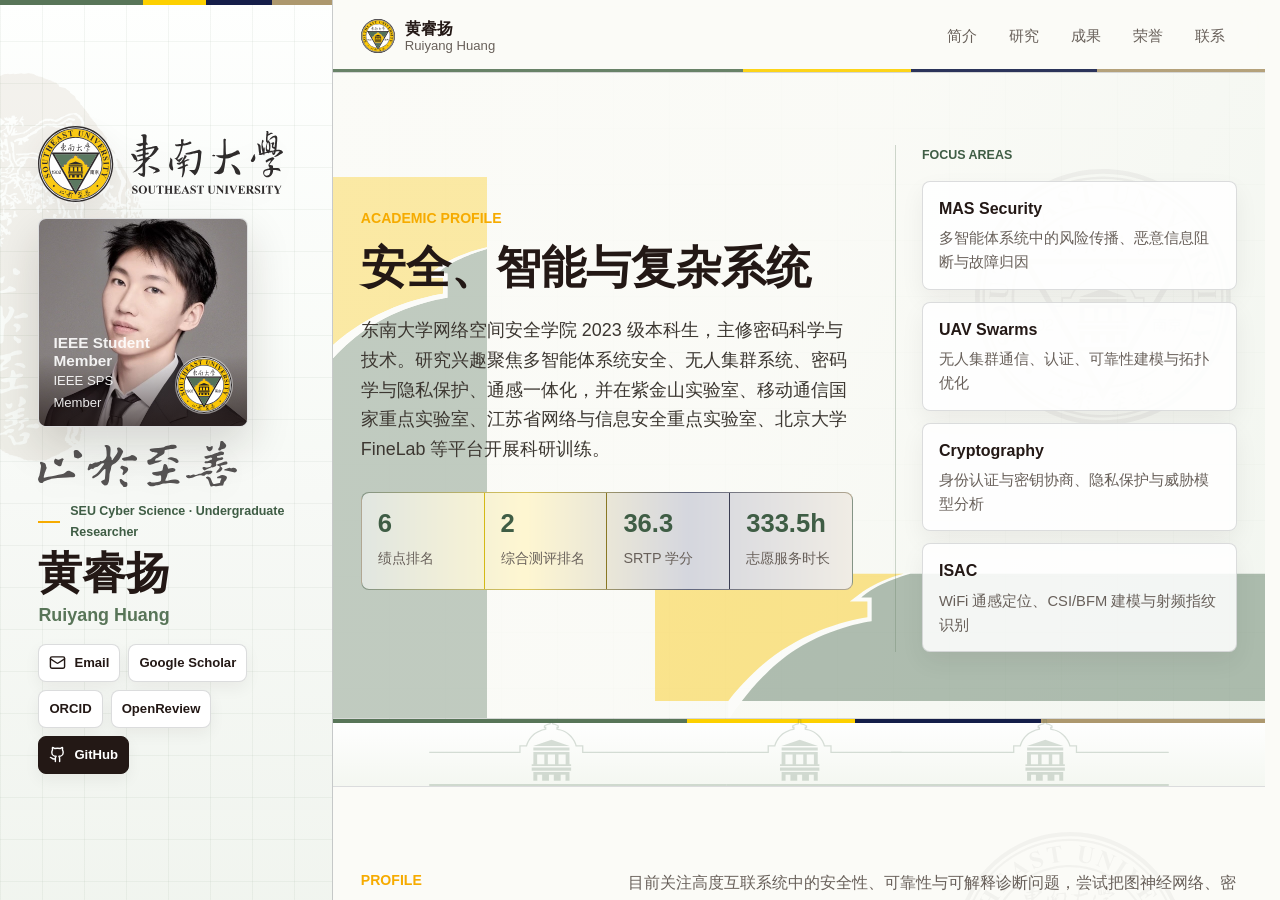
==== commit 48521199: "Add files via upload" ====
--- a/index.html
+++ b/index.html
@@ -33,12 +33,182 @@
 
     body {
       margin: 0;
+      overflow: hidden;
       background:
         linear-gradient(180deg, rgba(88, 117, 88, 0.035), transparent 420px),
         var(--paper);
       color: var(--ink);
       font-family: "Inter", "Segoe UI", "Microsoft YaHei", "PingFang SC", Arial, sans-serif;
       line-height: 1.65;
+    }
+
+    .site-layout {
+      display: grid;
+      grid-template-columns: minmax(320px, 26vw) minmax(0, 1fr);
+      height: 100vh;
+      height: 100dvh;
+      overflow: hidden;
+    }
+
+    .profile-sidebar {
+      position: relative;
+      isolation: isolate;
+      height: 100vh;
+      height: 100dvh;
+      overflow: hidden;
+      border-right: 1px solid rgba(180, 183, 185, 0.72);
+      background:
+        linear-gradient(180deg, rgba(255, 255, 255, 0.96), rgba(241, 245, 239, 0.94)),
+        var(--mist);
+    }
+
+    .profile-sidebar::before {
+      content: "";
+      position: absolute;
+      inset: 0;
+      z-index: -3;
+      background:
+        linear-gradient(90deg, rgba(88, 117, 88, 0.065) 1px, transparent 1px),
+        linear-gradient(0deg, rgba(88, 117, 88, 0.065) 1px, transparent 1px);
+      background-size: 42px 42px;
+      pointer-events: none;
+    }
+
+    .profile-sidebar::after {
+      content: "";
+      position: absolute;
+      inset: 0 0 auto;
+      z-index: 3;
+      height: 5px;
+      background: linear-gradient(90deg, var(--teal) 0 43%, var(--gold) 43% 62%, var(--blue) 62% 82%, var(--sand) 82% 100%);
+    }
+
+    .sidebar-pine {
+      position: absolute;
+      z-index: -2;
+      pointer-events: none;
+      user-select: none;
+    }
+
+    .sidebar-pine {
+      top: 72px;
+      left: -82px;
+      width: 230px;
+      opacity: 0.1;
+      transform: rotate(-5deg);
+    }
+
+    .profile-sidebar__inner {
+      position: relative;
+      z-index: 1;
+      display: flex;
+      flex-direction: column;
+      justify-content: center;
+      align-items: flex-start;
+      gap: 14px;
+      width: 100%;
+      height: 100%;
+      padding: 30px clamp(26px, 3vw, 48px);
+    }
+
+    .profile-sidebar .hero-lockup {
+      width: min(245px, 100%);
+      margin: 0 0 2px;
+    }
+
+    .profile-sidebar .portrait-wrap {
+      align-self: stretch;
+      justify-items: start;
+    }
+
+    .profile-sidebar .portrait-panel {
+      width: min(230px, 82%);
+      margin: 0;
+      box-shadow: 0 18px 44px rgba(35, 24, 21, 0.16);
+    }
+
+    .profile-sidebar .portrait-caption {
+      left: 14px;
+      right: 14px;
+      bottom: 12px;
+    }
+
+    .profile-sidebar .portrait-caption strong {
+      font-size: 0.96rem;
+    }
+
+    .profile-sidebar .school-mark {
+      width: 58px;
+      height: 58px;
+      flex: 0 0 58px;
+    }
+
+    .profile-sidebar .motto-mark {
+      width: min(215px, 78%);
+      margin: 14px 0 0;
+      opacity: 0.76;
+    }
+
+    .sidebar-copy {
+      width: 100%;
+    }
+
+    .profile-sidebar .eyebrow {
+      margin: 0 0 9px;
+      font-size: 0.78rem;
+    }
+
+    .profile-sidebar .eyebrow::before {
+      width: 28px;
+    }
+
+    .profile-sidebar h1 {
+      margin-bottom: 0;
+      font-size: 2.75rem;
+    }
+
+    .profile-sidebar h1 span {
+      margin-top: 7px;
+      font-size: 1.12rem;
+    }
+
+    .profile-sidebar .hero-actions {
+      gap: 8px;
+      margin: 2px 0 0;
+    }
+
+    .profile-sidebar .button {
+      flex: 0 0 auto;
+      min-height: 38px;
+      padding: 7px 10px;
+      font-size: 0.82rem;
+      box-shadow: 0 6px 16px rgba(35, 24, 21, 0.055);
+    }
+
+    .profile-sidebar .button svg {
+      width: 17px;
+      height: 17px;
+      flex-basis: 17px;
+    }
+
+    .content-pane {
+      min-width: 0;
+      height: 100vh;
+      height: 100dvh;
+      overflow-x: hidden;
+      overflow-y: auto;
+      scroll-behavior: smooth;
+      scrollbar-gutter: stable;
+      background: var(--paper);
+    }
+
+    .content-pane .shell {
+      width: min(1060px, calc(100% - 56px));
+    }
+
+    .content-pane .section,
+    .content-pane #top {
+      scroll-margin-top: 76px;
     }
 
     img {
@@ -155,20 +325,20 @@
 
     .campus-silhouette {
       position: absolute;
-      right: max(-24px, calc((100vw - 1280px) / 2));
+      right: -24px;
       bottom: -2px;
       z-index: 0;
-      width: min(760px, 58vw);
+      width: min(720px, 68%);
       opacity: 0.44;
       pointer-events: none;
     }
 
     .campus-silhouette-vertical {
       position: absolute;
-      left: max(-28px, calc((100vw - 1320px) / 2));
+      left: -32px;
       top: 104px;
       z-index: 0;
-      width: min(210px, 18vw);
+      width: min(190px, 20%);
       opacity: 0.34;
       pointer-events: none;
     }
@@ -176,7 +346,7 @@
     .hero-watermark {
       position: absolute;
       top: 96px;
-      right: max(24px, calc((100vw - 1160px) / 2));
+      right: 34px;
       z-index: 0;
       width: clamp(160px, 20vw, 300px);
       opacity: 0.045;
@@ -194,11 +364,51 @@
       position: relative;
       z-index: 1;
       display: grid;
-      grid-template-columns: 1.05fr 0.95fr;
+      grid-template-columns: minmax(0, 1.18fr) minmax(280px, 0.82fr);
       align-items: center;
-      gap: 48px;
-      min-height: 650px;
-      padding: 76px 0 64px;
+      gap: 42px;
+      min-height: 610px;
+      padding: 72px 0 66px;
+    }
+
+    .hero-summary {
+      position: relative;
+    }
+
+    .hero-summary .kicker {
+      margin-bottom: 12px;
+    }
+
+    .hero-summary h2 {
+      max-width: 720px;
+      margin-bottom: 22px;
+      font-size: 2.8rem;
+      line-height: 1.16;
+    }
+
+    .hero-summary .lead {
+      max-width: 760px;
+    }
+
+    .hero-research {
+      position: relative;
+      padding-left: 26px;
+      border-left: 1px solid rgba(88, 117, 88, 0.28);
+    }
+
+    .hero-research-label {
+      display: block;
+      margin-bottom: 15px;
+      color: var(--teal-dark);
+      font-size: 0.78rem;
+      font-weight: 800;
+      letter-spacing: 0;
+    }
+
+    .hero-research .research-map {
+      grid-template-columns: 1fr;
+      width: 100%;
+      margin-top: 0;
     }
 
     .eyebrow {
@@ -990,6 +1200,129 @@
       background: var(--paper);
     }
 
+    @media (min-width: 1101px) and (max-height: 700px) {
+      .profile-sidebar__inner {
+        gap: 8px;
+        padding-top: 18px;
+        padding-bottom: 18px;
+      }
+
+      .profile-sidebar .hero-lockup {
+        width: 205px;
+      }
+
+      .profile-sidebar .portrait-panel {
+        width: 175px;
+      }
+
+      .profile-sidebar .motto-mark {
+        width: 170px;
+        margin-top: 8px;
+      }
+
+      .profile-sidebar h1 {
+        font-size: 2.15rem;
+      }
+
+      .profile-sidebar h1 span {
+        font-size: 0.96rem;
+      }
+
+      .profile-sidebar .eyebrow {
+        margin-bottom: 4px;
+      }
+
+      .profile-sidebar .button {
+        min-height: 34px;
+        padding: 5px 8px;
+        font-size: 0.76rem;
+      }
+    }
+
+    @media (max-width: 1100px) {
+      body {
+        overflow: auto;
+      }
+
+      .site-layout {
+        display: block;
+        height: auto;
+        overflow: visible;
+      }
+
+      .profile-sidebar {
+        height: auto;
+        min-height: 590px;
+        overflow: hidden;
+        border-right: 0;
+        border-bottom: 1px solid var(--line);
+      }
+
+      .profile-sidebar__inner {
+        display: grid;
+        grid-template-columns: minmax(230px, 290px) minmax(0, 1fr);
+        grid-template-areas:
+          "lockup copy"
+          "portrait copy"
+          "portrait actions";
+        align-content: center;
+        column-gap: 52px;
+        row-gap: 16px;
+        width: min(920px, calc(100% - 48px));
+        height: auto;
+        min-height: 590px;
+        margin: 0 auto;
+        padding: 48px 0;
+      }
+
+      .profile-sidebar .hero-lockup {
+        grid-area: lockup;
+        align-self: end;
+        width: min(270px, 100%);
+      }
+
+      .profile-sidebar .portrait-wrap {
+        grid-area: portrait;
+      }
+
+      .profile-sidebar .portrait-panel {
+        width: min(260px, 100%);
+      }
+
+      .sidebar-copy {
+        grid-area: copy;
+        align-self: end;
+      }
+
+      .profile-sidebar .hero-actions {
+        grid-area: actions;
+        align-self: start;
+      }
+
+      .profile-sidebar h1 {
+        font-size: 3.35rem;
+      }
+
+      .profile-sidebar h1 span {
+        font-size: 1.3rem;
+      }
+
+      .sidebar-pine {
+        left: -36px;
+        width: 270px;
+        opacity: 0.08;
+      }
+
+      .content-pane {
+        height: auto;
+        overflow: visible;
+      }
+
+      .content-pane .shell {
+        width: min(100% - 40px, 1060px);
+      }
+    }
+
     @media (max-width: 920px) {
       .nav {
         align-items: flex-start;
@@ -1016,6 +1349,22 @@
         padding-top: 54px;
       }
 
+      .hero-research {
+        padding-top: 28px;
+        padding-left: 0;
+        border-top: 1px solid rgba(88, 117, 88, 0.28);
+        border-left: 0;
+      }
+
+      .hero-research .research-map {
+        grid-template-columns: repeat(2, minmax(0, 1fr));
+      }
+
+      .content-pane .section,
+      .content-pane #top {
+        scroll-margin-top: 132px;
+      }
+
       .campus-silhouette {
         width: 78vw;
         opacity: 0.3;
@@ -1048,6 +1397,54 @@
     }
 
     @media (max-width: 640px) {
+      .profile-sidebar {
+        min-height: auto;
+      }
+
+      .profile-sidebar__inner {
+        display: flex;
+        width: min(100% - 40px, 520px);
+        min-height: auto;
+        padding: 42px 0 48px;
+      }
+
+      .profile-sidebar .hero-lockup {
+        align-self: flex-start;
+        width: min(250px, 78vw);
+      }
+
+      .profile-sidebar .portrait-wrap {
+        align-self: stretch;
+      }
+
+      .profile-sidebar .portrait-panel {
+        width: min(275px, 84vw);
+      }
+
+      .profile-sidebar h1 {
+        font-size: 2.5rem;
+      }
+
+      .profile-sidebar h1 span {
+        font-size: 1.12rem;
+      }
+
+      .profile-sidebar .hero-actions {
+        display: grid;
+        grid-template-columns: repeat(3, max-content);
+        justify-content: start;
+        width: 100%;
+      }
+
+      .profile-sidebar .button {
+        min-height: 40px;
+        font-size: 0.8rem;
+      }
+
+      .content-pane .shell {
+        width: min(100% - 24px, 1060px);
+      }
+
       .shell {
         width: min(100% - 24px, 1120px);
       }
@@ -1092,6 +1489,10 @@
         font-size: 1.82rem;
       }
 
+      .hero-summary h2 {
+        font-size: 2.15rem;
+      }
+
       .lead {
         font-size: 1rem;
       }
@@ -1104,6 +1505,10 @@
         grid-template-columns: 1fr;
       }
 
+      .hero-research .research-map {
+        grid-template-columns: 1fr;
+      }
+
       .timeline-item,
       .publication,
       .edu-card {
@@ -1119,80 +1524,27 @@
         flex-direction: column;
       }
     }
+
+    @media (max-width: 340px) {
+      .profile-sidebar .hero-actions {
+        grid-template-columns: repeat(2, max-content);
+      }
+    }
+
+    @media (prefers-reduced-motion: reduce) {
+      html,
+      .content-pane {
+        scroll-behavior: auto;
+      }
+    }
   </style>
 </head>
 <body>
-  <header class="topbar">
-    <nav class="shell nav" aria-label="主导航">
-      <a class="brand" href="#top">
-        <img class="brand-emblem" src="assets/东南大学彩色校标.svg" alt="" aria-hidden="true">
-        <span class="brand-text">
-          <strong>黄睿扬</strong>
-          <span>Ruiyang Huang</span>
-        </span>
-      </a>
-      <div class="nav-links">
-        <a href="#about">简介</a>
-        <a href="#research">研究</a>
-        <a href="#publications">成果</a>
-        <a href="#honors">荣誉</a>
-        <a href="#contact">联系</a>
-      </div>
-    </nav>
-  </header>
-
-  <main id="top">
-    <section class="hero" aria-labelledby="hero-title">
-      <img class="campus-silhouette" src="assets/大礼堂-剪影-横向.svg" alt="" aria-hidden="true">
-      <img class="campus-silhouette-vertical" src="assets/大礼堂-剪影-纵向.svg" alt="" aria-hidden="true">
-      <img class="hero-watermark" src="assets/东南大学黑白校标.svg" alt="" aria-hidden="true">
-      <div class="shell hero-grid">
-        <div>
-          <img class="hero-lockup" src="assets/东南大学彩色中英文字校标组合-左右.svg" alt="东南大学 Southeast University">
-          <div class="eyebrow">SEU Cyber Science · Undergraduate Researcher</div>
-          <h1 id="hero-title">黄睿扬<span>Ruiyang Huang</span></h1>
-          <p class="lead">
-            东南大学网络空间安全学院 2023 级本科生，主修密码科学与技术。研究兴趣聚焦多智能体系统安全、无人集群系统、密码学与隐私保护、通感一体化，并在紫金山实验室、移动通信国家重点实验室、江苏省网络与信息安全重点实验室、北京大学 FineLab 等平台开展科研训练。
-          </p>
-          <div class="hero-actions" aria-label="主页链接">
-            <a class="button" href="mailto:ryhuang_572@seu.edu.cn" aria-label="Email" title="Email">
-              <svg viewBox="0 0 24 24" aria-hidden="true" fill="none" stroke="currentColor" stroke-linecap="round" stroke-linejoin="round">
-                <rect width="20" height="16" x="2" y="4" rx="2"></rect>
-                <path d="m22 7-8.97 5.7a1.94 1.94 0 0 1-2.06 0L2 7"></path>
-              </svg>
-              <span>Email</span>
-            </a>
-            <a class="button" href="https://scholar.google.com/citations?user=Ei4812YAAAAJ&hl=zh-CN" target="_blank" rel="noreferrer">Google Scholar</a>
-            <a class="button" href="https://orcid.org/0009-0007-0178-8572" target="_blank" rel="noreferrer">ORCID</a>
-            <a class="button" href="https://openreview.net/profile?id=%7ERuiyang_Huang2" target="_blank" rel="noreferrer">OpenReview</a>
-            <a class="button primary" href="https://github.com/NoWall-572" target="_blank" rel="noreferrer">
-              <svg viewBox="0 0 24 24" aria-hidden="true" fill="none" stroke="currentColor" stroke-linecap="round" stroke-linejoin="round">
-                <path d="M15 22v-4a4.8 4.8 0 0 0-1-3.5c3 0 6-2 6-5.5.08-1.25-.27-2.48-1-3.5.28-1.15.28-2.35 0-3.5 0 0-1 0-3 1.5-2.64-.5-5.36-.5-8 0C6 2 5 2 5 2c-.3 1.15-.3 2.35 0 3.5A5.4 5.4 0 0 0 4 9c0 3.5 3 5.5 6 5.5-.39.49-.68 1.05-.85 1.65-.17.6-.22 1.23-.15 1.85v4"></path>
-                <path d="M9 18c-4.51 2-5-2-7-2"></path>
-              </svg>
-              <span>GitHub</span>
-            </a>
-          </div>
-          <div class="metric-strip" aria-label="个人概览">
-            <div class="metric">
-              <strong>6</strong>
-              <span>绩点排名</span>
-            </div>
-            <div class="metric">
-              <strong>2</strong>
-              <span>综合测评排名</span>
-            </div>
-            <div class="metric">
-              <strong>36.3</strong>
-              <span>SRTP 学分</span>
-            </div>
-            <div class="metric">
-              <strong>333.5h</strong>
-              <span>志愿服务时长</span>
-            </div>
-          </div>
-        </div>
-
+  <div class="site-layout">
+    <aside class="profile-sidebar" aria-label="个人信息">
+      <img class="sidebar-pine" src="assets/六朝松.svg" alt="" aria-hidden="true">
+      <div class="profile-sidebar__inner">
+        <img class="hero-lockup" src="assets/东南大学彩色中英文字校标组合-左右.svg" alt="东南大学 Southeast University">
         <div class="portrait-wrap">
           <figure class="portrait-panel">
             <img class="portrait" src="assets/profile.jpg" alt="黄睿扬头像">
@@ -1204,16 +1556,97 @@
               <img class="school-mark" src="assets/东南大学彩色校标.svg" alt="东南大学校徽">
             </figcaption>
           </figure>
-          <div class="research-map" aria-label="研究方向">
-            <div class="map-node"><b>MAS Security</b>多智能体系统中的风险传播、恶意信息阻断与故障归因</div>
-            <div class="map-node"><b>UAV Swarms</b>无人集群通信、认证、可靠性建模与拓扑优化</div>
-            <div class="map-node"><b>Cryptography</b>身份认证与密钥协商、隐私保护与威胁模型分析</div>
-            <div class="map-node"><b>ISAC</b>WiFi 通感定位、CSI/BFM 建模与射频指纹识别</div>
-          </div>
           <img class="motto-mark" src="assets/校训横排.svg" alt="止于至善">
         </div>
+        <div class="sidebar-copy">
+          <div class="eyebrow">SEU Cyber Science · Undergraduate Researcher</div>
+          <h1 id="hero-title">黄睿扬<span>Ruiyang Huang</span></h1>
+        </div>
+        <div class="hero-actions" aria-label="主页链接">
+          <a class="button" href="mailto:ryhuang_572@seu.edu.cn" aria-label="Email" title="Email">
+            <svg viewBox="0 0 24 24" aria-hidden="true" fill="none" stroke="currentColor" stroke-linecap="round" stroke-linejoin="round">
+              <rect width="20" height="16" x="2" y="4" rx="2"></rect>
+              <path d="m22 7-8.97 5.7a1.94 1.94 0 0 1-2.06 0L2 7"></path>
+            </svg>
+            <span>Email</span>
+          </a>
+          <a class="button" href="https://scholar.google.com/citations?user=Ei4812YAAAAJ&hl=zh-CN" target="_blank" rel="noreferrer">Google Scholar</a>
+          <a class="button" href="https://orcid.org/0009-0007-0178-8572" target="_blank" rel="noreferrer">ORCID</a>
+          <a class="button" href="https://openreview.net/profile?id=%7ERuiyang_Huang2" target="_blank" rel="noreferrer">OpenReview</a>
+          <a class="button primary" href="https://github.com/NoWall-572" target="_blank" rel="noreferrer">
+            <svg viewBox="0 0 24 24" aria-hidden="true" fill="none" stroke="currentColor" stroke-linecap="round" stroke-linejoin="round">
+              <path d="M15 22v-4a4.8 4.8 0 0 0-1-3.5c3 0 6-2 6-5.5.08-1.25-.27-2.48-1-3.5.28-1.15.28-2.35 0-3.5 0 0-1 0-3 1.5-2.64-.5-5.36-.5-8 0C6 2 5 2 5 2c-.3 1.15-.3 2.35 0 3.5A5.4 5.4 0 0 0 4 9c0 3.5 3 5.5 6 5.5-.39.49-.68 1.05-.85 1.65-.17.6-.22 1.23-.15 1.85v4"></path>
+              <path d="M9 18c-4.51 2-5-2-7-2"></path>
+            </svg>
+            <span>GitHub</span>
+          </a>
+        </div>
       </div>
-    </section>
+    </aside>
+
+    <div class="content-pane">
+      <header class="topbar">
+        <nav class="shell nav" aria-label="主导航">
+          <a class="brand" href="#top">
+            <img class="brand-emblem" src="assets/东南大学彩色校标.svg" alt="" aria-hidden="true">
+            <span class="brand-text">
+              <strong>黄睿扬</strong>
+              <span>Ruiyang Huang</span>
+            </span>
+          </a>
+          <div class="nav-links">
+            <a href="#about">简介</a>
+            <a href="#research">研究</a>
+            <a href="#publications">成果</a>
+            <a href="#honors">荣誉</a>
+            <a href="#contact">联系</a>
+          </div>
+        </nav>
+      </header>
+
+      <main id="top">
+        <section class="hero" aria-labelledby="overview-title">
+          <img class="campus-silhouette" src="assets/大礼堂-剪影-横向.svg" alt="" aria-hidden="true">
+          <img class="campus-silhouette-vertical" src="assets/大礼堂-剪影-纵向.svg" alt="" aria-hidden="true">
+          <img class="hero-watermark" src="assets/东南大学黑白校标.svg" alt="" aria-hidden="true">
+          <div class="shell hero-grid">
+            <div class="hero-summary">
+              <div class="kicker">ACADEMIC PROFILE</div>
+              <h2 id="overview-title">安全、智能与复杂系统</h2>
+              <p class="lead">
+                东南大学网络空间安全学院 2023 级本科生，主修密码科学与技术。研究兴趣聚焦多智能体系统安全、无人集群系统、密码学与隐私保护、通感一体化，并在紫金山实验室、移动通信国家重点实验室、江苏省网络与信息安全重点实验室、北京大学 FineLab 等平台开展科研训练。
+              </p>
+              <div class="metric-strip" aria-label="个人概览">
+                <div class="metric">
+                  <strong>6</strong>
+                  <span>绩点排名</span>
+                </div>
+                <div class="metric">
+                  <strong>2</strong>
+                  <span>综合测评排名</span>
+                </div>
+                <div class="metric">
+                  <strong>36.3</strong>
+                  <span>SRTP 学分</span>
+                </div>
+                <div class="metric">
+                  <strong>333.5h</strong>
+                  <span>志愿服务时长</span>
+                </div>
+              </div>
+            </div>
+
+            <div class="hero-research">
+              <span class="hero-research-label">FOCUS AREAS</span>
+              <div class="research-map" aria-label="研究方向">
+                <div class="map-node"><b>MAS Security</b>多智能体系统中的风险传播、恶意信息阻断与故障归因</div>
+                <div class="map-node"><b>UAV Swarms</b>无人集群通信、认证、可靠性建模与拓扑优化</div>
+                <div class="map-node"><b>Cryptography</b>身份认证与密钥协商、隐私保护与威胁模型分析</div>
+                <div class="map-node"><b>ISAC</b>WiFi 通感定位、CSI/BFM 建模与射频指纹识别</div>
+              </div>
+            </div>
+          </div>
+        </section>
 
     <div class="campus-band" aria-hidden="true">
       <img src="assets/大礼堂-连续.svg" alt="">
@@ -1248,7 +1681,6 @@
             <img class="campus-line-art" src="assets/大礼堂-独立.svg" alt="" aria-hidden="true">
           </div>
         </div>
-      </div>
     </section>
 
     <section class="section alt campus-pattern pine-mark" id="research">
@@ -1403,7 +1835,7 @@
               <p class="doi"><b>DOI:</b> 10.1109/ICASSP55912.2026.11463151</p>
             </div>
           </a>
-          <a class="publication" href="https://aclanthology.org/2026.findings-acl.426/" target="_blank" rel="noreferrer">
+          <a class="publication" href="https://doi.org/10.18653/v1/2026.findings-acl.426" target="_blank" rel="noreferrer">
             <div class="publication-meta">
               <span class="venue">ACL '26</span>
               <span class="rank ccf-a">Findings</span>
@@ -1412,7 +1844,7 @@
               <h3>TopoSHIELD: Reshaping the Flow of Malice via Spatio-Temporal Risk-Aware Topological Evolution in Multi-Agent Systems</h3>
               <p class="authors"><b>Authors:</b> <u>Ruiyang Huang</u>†, Chenxi Wang†, Tinghe Zhang, Fengrui Liu, Jiayan Sun, Haocheng Wang, and Yifan Wu✉ · First Author</p>
               <p>Findings of the Association for Computational Linguistics: ACL 2026，已录用并出版。</p>
-              <p class="doi"><b>DOI:</b> forthcoming</p>
+              <p class="doi"><b>DOI:</b> 10.18653/V1/2026.FINDINGS-ACL.426</p>
             </div>
           </a>
           <a class="publication" href="https://icml.cc/virtual/2026/poster/63166" target="_blank" rel="noreferrer">
@@ -1537,13 +1969,48 @@
         </div>
       </div>
     </section>
-  </main>
-
-  <footer>
-    <div class="shell footer-inner">
-      <img class="footer-mark" src="assets/东南大学标准字-横排.svg" alt="" aria-hidden="true">
-      <span>© 2026 Ruiyang Huang. Built for GitHub Pages from resume materials.</span>
+      </main>
+
+      <footer>
+        <div class="shell footer-inner">
+          <img class="footer-mark" src="assets/东南大学标准字-横排.svg" alt="" aria-hidden="true">
+          <span>© 2026 Ruiyang Huang. Built for GitHub Pages from resume materials.</span>
+        </div>
+      </footer>
     </div>
-  </footer>
+  </div>
+  <script>
+    (() => {
+      const prefersReducedMotion = window.matchMedia("(prefers-reduced-motion: reduce)");
+
+      const scrollToHash = (hash, behavior = "auto") => {
+        if (!hash || hash === "#") return;
+        const target = document.getElementById(decodeURIComponent(hash.slice(1)));
+        if (!target) return;
+        target.scrollIntoView({
+          behavior: prefersReducedMotion.matches ? "auto" : behavior,
+          block: "start"
+        });
+      };
+
+      document.addEventListener("click", (event) => {
+        const link = event.target.closest('a[href^="#"]');
+        if (!link) return;
+        const hash = link.getAttribute("href");
+        if (!hash || !document.getElementById(decodeURIComponent(hash.slice(1)))) return;
+
+        event.preventDefault();
+        history.pushState(null, "", hash);
+        scrollToHash(hash, "smooth");
+      });
+
+      window.addEventListener("popstate", () => scrollToHash(window.location.hash));
+      window.addEventListener("load", () => {
+        if (window.location.hash) {
+          requestAnimationFrame(() => scrollToHash(window.location.hash));
+        }
+      });
+    })();
+  </script>
 </body>
 </html>
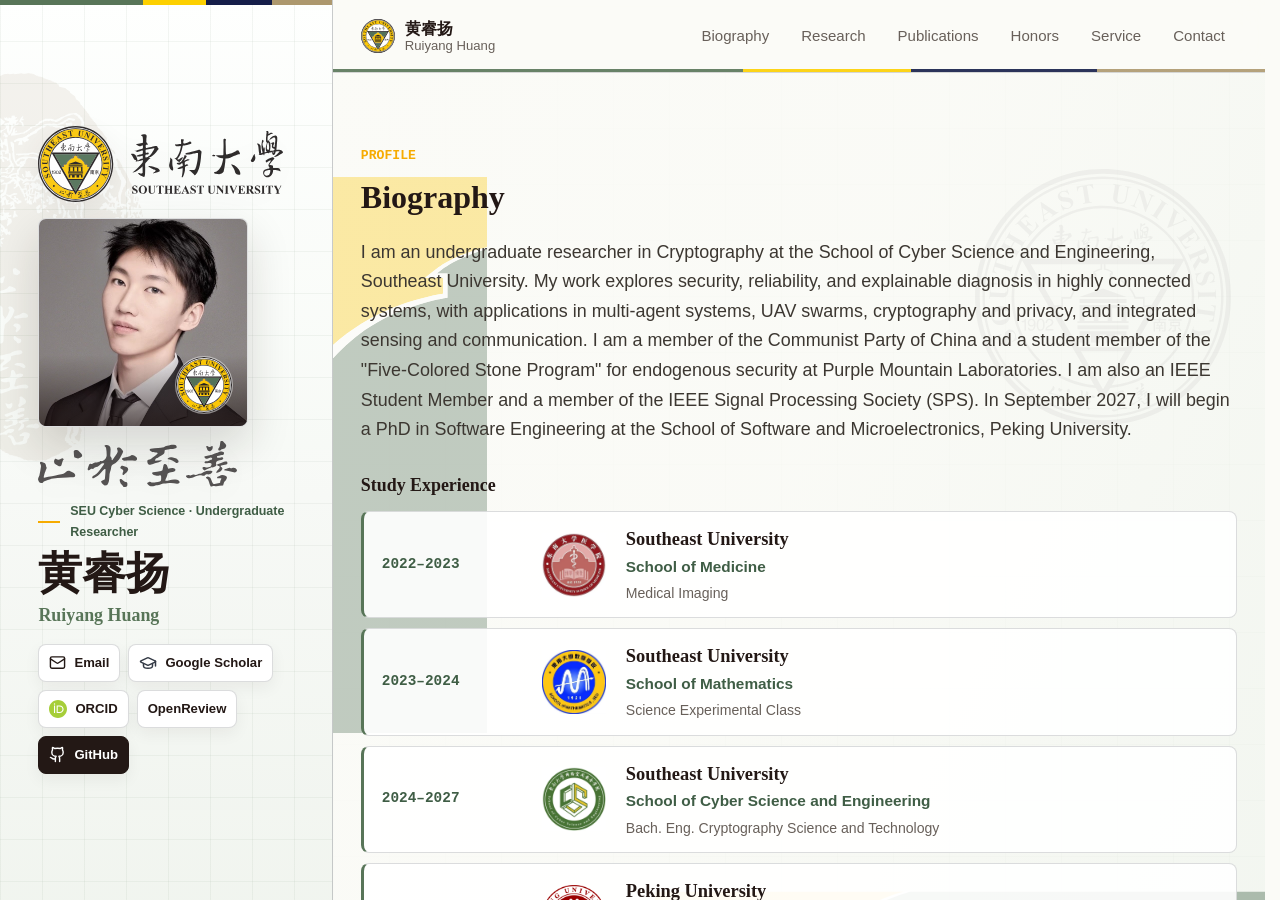
==== commit 14e657f4: "Add files via upload" ====
--- a/index.html
+++ b/index.html
@@ -1,10 +1,10 @@
 <!doctype html>
-<html lang="zh-CN">
+<html lang="en">
 <head>
   <meta charset="utf-8">
   <meta name="viewport" content="width=device-width, initial-scale=1">
-  <title>黄睿扬 Ruiyang Huang | Personal Homepage</title>
-  <meta name="description" content="黄睿扬，东南大学网络空间安全学院本科生，研究方向包括多智能体系统、无人集群系统、密码学与隐私保护、通感一体化。">
+  <title>Ruiyang Huang | Personal Homepage</title>
+  <meta name="description" content="Ruiyang Huang is an undergraduate researcher in Cryptography at Southeast University, working on multi-agent systems, UAV swarms, privacy, and integrated sensing and communication.">
   <style>
     :root {
       --paper: #fbfbf7;
@@ -21,6 +21,9 @@
       --gray: #b4b7b9;
       --white: #ffffff;
       --shadow: 0 24px 60px rgba(35, 24, 21, 0.12);
+      --font-body: "Inter", "Segoe UI", "Microsoft YaHei", "PingFang SC", Arial, sans-serif;
+      --font-editorial: Georgia, "Times New Roman", "Songti SC", serif;
+      --font-mono: "Cascadia Code", Consolas, "SFMono-Regular", "Liberation Mono", monospace;
     }
 
     * {
@@ -38,8 +41,32 @@
         linear-gradient(180deg, rgba(88, 117, 88, 0.035), transparent 420px),
         var(--paper);
       color: var(--ink);
-      font-family: "Inter", "Segoe UI", "Microsoft YaHei", "PingFang SC", Arial, sans-serif;
+      font-family: var(--font-body);
       line-height: 1.65;
+    }
+
+    h2,
+    h1 span,
+    .study-heading,
+    .highlight h3,
+    .publication h3,
+    .honor-group > h3,
+    .service-group > h3 {
+      font-family: var(--font-editorial);
+    }
+
+    .kicker,
+    .time,
+    .study-date,
+    .interest .num {
+      font-family: var(--font-mono);
+      font-variant-numeric: tabular-nums;
+    }
+
+    .venue,
+    .venue-name {
+      font-family: var(--font-editorial);
+      font-style: italic;
     }
 
     .site-layout {
@@ -133,10 +160,6 @@
       bottom: 12px;
     }
 
-    .profile-sidebar .portrait-caption strong {
-      font-size: 0.96rem;
-    }
-
     .profile-sidebar .school-mark {
       width: 58px;
       height: 58px;
@@ -189,6 +212,13 @@
       width: 17px;
       height: 17px;
       flex-basis: 17px;
+    }
+
+    .profile-icon {
+      width: 18px;
+      height: 18px;
+      flex: 0 0 18px;
+      object-fit: contain;
     }
 
     .content-pane {
@@ -207,6 +237,7 @@
     }
 
     .content-pane .section,
+    .content-pane .publication[id],
     .content-pane #top {
       scroll-margin-top: 76px;
     }
@@ -373,6 +404,8 @@
 
     .hero-summary {
       position: relative;
+      grid-column: 1 / -1;
+      max-width: 940px;
     }
 
     .hero-summary .kicker {
@@ -380,14 +413,90 @@
     }
 
     .hero-summary h2 {
-      max-width: 720px;
       margin-bottom: 22px;
-      font-size: 2.8rem;
-      line-height: 1.16;
     }
 
     .hero-summary .lead {
-      max-width: 760px;
+      max-width: 900px;
+    }
+
+    .study-heading {
+      margin: 28px 0 14px;
+      font-size: 1.12rem;
+      line-height: 1.35;
+    }
+
+    .bio-path {
+      display: grid;
+      grid-template-columns: minmax(0, 1fr);
+      gap: 10px;
+    }
+
+    .bio-path-item {
+      display: grid;
+      grid-template-columns: 140px 64px minmax(0, 1fr);
+      grid-template-areas: "date logo details";
+      align-items: center;
+      gap: 20px;
+      min-height: 76px;
+      border: 1px solid var(--line);
+      border-left: 3px solid var(--teal);
+      border-radius: 8px;
+      padding: 14px 18px;
+      background: rgba(255, 255, 255, 0.9);
+      transition: border-color 180ms ease, box-shadow 180ms ease, transform 180ms ease;
+    }
+
+    .bio-path-item:hover {
+      border-color: rgba(88, 117, 88, 0.42);
+      box-shadow: 0 12px 28px rgba(35, 24, 21, 0.08);
+      transform: translateY(-2px);
+    }
+
+    .bio-path-item:focus-visible {
+      outline: 3px solid rgba(88, 117, 88, 0.45);
+      outline-offset: 3px;
+    }
+
+    .study-date {
+      grid-area: date;
+      display: block;
+      color: var(--teal-dark);
+      font-size: 0.9rem;
+    }
+
+    .study-details {
+      grid-area: details;
+      min-width: 0;
+      display: grid;
+      gap: 3px;
+      line-height: 1.45;
+    }
+
+    .study-university {
+      color: var(--ink);
+      font-family: var(--font-editorial);
+      font-size: 1.15rem;
+      font-weight: 700;
+    }
+
+    .study-school {
+      color: var(--teal-dark);
+      font-size: 0.96rem;
+      font-weight: 600;
+    }
+
+    .study-degree {
+      color: var(--muted);
+      font-size: 0.88rem;
+      margin-top: 2px;
+    }
+
+    .study-logo {
+      grid-area: logo;
+      width: 64px;
+      height: 64px;
+      object-fit: contain;
     }
 
     .hero-research {
@@ -612,21 +721,9 @@
       z-index: 1;
       display: flex;
       align-items: end;
-      justify-content: space-between;
+      justify-content: flex-end;
       gap: 12px;
       color: var(--white);
-    }
-
-    .portrait-caption strong {
-      display: block;
-      font-size: 1.1rem;
-      line-height: 1.2;
-    }
-
-    .portrait-caption span {
-      display: block;
-      font-size: 0.82rem;
-      opacity: 0.9;
     }
 
     .school-mark {
@@ -785,32 +882,22 @@
     }
 
     .section-head {
-      display: grid;
-      grid-template-columns: minmax(200px, 0.38fr) 1fr;
-      gap: 36px;
-      align-items: start;
       margin-bottom: 32px;
     }
 
     .kicker {
       color: var(--coral);
-      font-weight: 780;
-      font-size: 0.88rem;
+      font-weight: 600;
+      font-size: 0.82rem;
       margin-bottom: 8px;
     }
 
     h2 {
-      font-size: 2.35rem;
+      font-size: 2rem;
       line-height: 1.16;
       margin-bottom: 0;
       letter-spacing: 0;
-    }
-
-    .section-head p {
-      color: var(--muted);
-      max-width: 780px;
-      margin-bottom: 0;
-      font-size: 1.02rem;
+      white-space: nowrap;
     }
 
     .interest-grid {
@@ -846,18 +933,44 @@
     }
 
     .highlight-grid {
-      display: grid;
-      grid-template-columns: repeat(4, 1fr);
+      display: flex;
+      width: max-content;
       gap: 16px;
+    }
+
+    .highlight-window {
+      overflow-x: auto;
+      overflow-y: hidden;
+      padding: 4px 4px 14px 2px;
+      scroll-snap-type: x proximity;
+      scrollbar-color: rgba(88, 117, 88, 0.58) transparent;
+    }
+
+    .highlight-window::-webkit-scrollbar,
+    .publication-window::-webkit-scrollbar,
+    .honor-card::-webkit-scrollbar,
+    .service-card::-webkit-scrollbar {
+      width: 8px;
+      height: 8px;
+    }
+
+    .highlight-window::-webkit-scrollbar-thumb,
+    .publication-window::-webkit-scrollbar-thumb,
+    .honor-card::-webkit-scrollbar-thumb,
+    .service-card::-webkit-scrollbar-thumb {
+      border-radius: 999px;
+      background: rgba(88, 117, 88, 0.46);
     }
 
     .highlight {
       display: block;
+      flex: 0 0 clamp(246px, 28vw, 310px);
       border: 1px solid var(--line);
       border-radius: 8px;
       padding: 20px;
       background: var(--white);
       min-height: 210px;
+      scroll-snap-align: start;
       transition: border-color 180ms ease, box-shadow 180ms ease, transform 180ms ease;
     }
 
@@ -875,6 +988,7 @@
     .tag {
       display: inline-flex;
       align-items: center;
+      gap: 0.3em;
       min-height: 26px;
       border-radius: 999px;
       padding: 4px 10px;
@@ -902,7 +1016,7 @@
 
     .highlight h3 {
       font-size: 1.1rem;
-      line-height: 1.32;
+      line-height: 1.45;
       margin-bottom: 12px;
     }
 
@@ -914,13 +1028,18 @@
 
     .timeline {
       display: grid;
-      gap: 18px;
+      gap: 14px;
     }
 
     .timeline-item {
       display: grid;
-      grid-template-columns: 170px 1fr;
-      gap: 26px;
+      grid-template-columns: 80px minmax(0, 1fr);
+      grid-template-areas:
+        "logo date"
+        "logo details";
+      align-items: start;
+      gap: 6px 22px;
+      min-height: 136px;
       border: 1px solid var(--line);
       border-radius: 8px;
       padding: 22px;
@@ -939,19 +1058,42 @@
       outline-offset: 3px;
     }
 
+    .research-logo {
+      grid-area: logo;
+      align-self: center;
+      width: 80px;
+      height: 80px;
+      aspect-ratio: 1;
+      object-fit: contain;
+      object-position: center;
+    }
+
+    .timeline-copy {
+      grid-area: details;
+      min-width: 0;
+    }
+
+    .timeline-item .time {
+      grid-area: date;
+      font-size: 0.82rem;
+      font-weight: 600;
+      line-height: 1.4;
+    }
+
     .time {
       color: var(--teal-dark);
       font-weight: 820;
     }
 
     .timeline-item h3 {
-      margin-bottom: 8px;
-      line-height: 1.35;
-      font-size: 1.12rem;
+      margin-bottom: 6px;
+      line-height: 1.4;
+      font-size: 1.08rem;
     }
 
     .timeline-item p {
       color: var(--muted);
+      font-size: 0.94rem;
       margin-bottom: 0;
     }
 
@@ -1043,6 +1185,14 @@
     .publication-list {
       display: grid;
       gap: 14px;
+    }
+
+    .publication-window {
+      height: var(--publication-window-height, min(780px, 80vh));
+      min-height: 320px;
+      overflow-y: auto;
+      padding: 4px 14px 8px 2px;
+      scrollbar-color: rgba(88, 117, 88, 0.58) transparent;
     }
 
     .publication {
@@ -1062,6 +1212,51 @@
       transform: translateY(-2px);
     }
 
+    .publication-with-code {
+      position: relative;
+    }
+
+    .publication-link::after {
+      content: "";
+      position: absolute;
+      inset: 0;
+      border-radius: 8px;
+    }
+
+    .publication-link:focus-visible {
+      outline: none;
+    }
+
+    .publication-link:focus-visible::after,
+    .publication-code:focus-visible {
+      outline: 3px solid rgba(37, 99, 235, 0.55);
+      outline-offset: 3px;
+    }
+
+    .publication-code {
+      position: relative;
+      z-index: 1;
+      display: inline-flex;
+      align-items: center;
+      gap: 6px;
+      min-height: 32px;
+      color: #2563eb;
+      font-size: 0.8rem;
+      font-weight: 700;
+      line-height: 1;
+    }
+
+    .publication-code img {
+      width: 19px;
+      height: 19px;
+      flex: 0 0 19px;
+    }
+
+    .publication-code:hover {
+      text-decoration: underline;
+      text-underline-offset: 3px;
+    }
+
     .publication.pending-link {
       cursor: default;
     }
@@ -1081,7 +1276,7 @@
 
     .venue {
       color: var(--teal-dark);
-      font-weight: 850;
+      font-weight: 700;
     }
 
     .rank {
@@ -1112,10 +1307,41 @@
       color: var(--gold);
     }
 
+    .paper-badges {
+      display: flex;
+      flex-wrap: wrap;
+      gap: 6px;
+      margin-bottom: 10px;
+    }
+
+    .paper-badge {
+      display: inline-flex;
+      align-items: center;
+      min-height: 24px;
+      padding: 2px 8px;
+      border: 1px solid transparent;
+      border-radius: 4px;
+      font-size: 0.75rem;
+      font-weight: 700;
+      line-height: 1.5;
+    }
+
+    .paper-badge.oral {
+      color: var(--teal-dark);
+      border-color: rgba(88, 117, 88, 0.22);
+      background: var(--mist);
+    }
+
+    .paper-badge.award {
+      color: #80521a;
+      border-color: #e3c584;
+      background: #fbf1dc;
+    }
+
     .publication h3 {
       margin-bottom: 8px;
-      font-size: 1.06rem;
-      line-height: 1.34;
+      font-size: 1.1rem;
+      line-height: 1.45;
     }
 
     .publication p {
@@ -1134,27 +1360,51 @@
       font-weight: 760;
     }
 
-    .doi {
+    .authors sup {
       color: var(--teal-dark);
-      font-weight: 700;
+      font-size: 0.75em;
+      line-height: 0;
+    }
+
+    .publication .doi {
+      color: var(--teal-dark);
+      font-family: var(--font-mono);
+      font-size: 0.875rem;
+      font-weight: 500;
+      overflow-wrap: anywhere;
     }
 
     .honor-grid {
       display: grid;
-      grid-template-columns: repeat(3, 1fr);
+      grid-template-columns: repeat(2, minmax(0, 1fr));
       gap: 16px;
     }
 
+    .honor-group,
+    .service-group {
+      min-width: 0;
+    }
+
+    .honor-group > h3,
+    .service-group > h3 {
+      margin: 0 0 14px;
+      font-size: 1.08rem;
+      line-height: 1.35;
+    }
+
     .honor-card {
+      height: 220px;
+      overflow-y: auto;
       border: 1px solid var(--line);
       border-radius: 8px;
       padding: 22px;
       background: var(--white);
     }
 
-    .honor-card h3 {
-      margin-bottom: 14px;
-      font-size: 1.08rem;
+    .honor-card:focus-visible,
+    .service-card:focus-visible {
+      outline: 2px solid var(--teal);
+      outline-offset: 3px;
     }
 
     .honor-card ul {
@@ -1172,6 +1422,32 @@
       grid-template-columns: 1fr 1fr;
       gap: 18px;
       align-items: stretch;
+    }
+
+    .service-grid {
+      display: grid;
+      grid-template-columns: repeat(2, minmax(0, 1fr));
+      gap: 18px;
+    }
+
+    .service-card {
+      height: 190px;
+      overflow-y: auto;
+      border: 1px solid var(--line);
+      border-radius: 8px;
+      padding: 22px;
+      background: var(--white);
+      scrollbar-color: rgba(88, 117, 88, 0.58) transparent;
+    }
+
+    .service-card ul {
+      margin: 0;
+      padding-left: 18px;
+      color: var(--muted);
+    }
+
+    .service-card li + li {
+      margin-top: 10px;
     }
 
     .contact-card {
@@ -1337,9 +1613,9 @@
       }
 
       .hero-grid,
-      .section-head,
       .two-col,
-      .contact {
+      .contact,
+      .service-grid {
         grid-template-columns: 1fr;
       }
 
@@ -1361,6 +1637,7 @@
       }
 
       .content-pane .section,
+      .content-pane .publication[id],
       .content-pane #top {
         scroll-margin-top: 132px;
       }
@@ -1388,10 +1665,7 @@
         font-size: 3.1rem;
       }
 
-      .metric-strip,
-      .interest-grid,
-      .highlight-grid,
-      .honor-grid {
+      .interest-grid {
         grid-template-columns: repeat(2, 1fr);
       }
     }
@@ -1430,9 +1704,9 @@
       }
 
       .profile-sidebar .hero-actions {
-        display: grid;
-        grid-template-columns: repeat(3, max-content);
-        justify-content: start;
+        display: flex;
+        flex-wrap: wrap;
+        justify-content: flex-start;
         width: 100%;
       }
 
@@ -1486,20 +1760,14 @@
       }
 
       h2 {
-        font-size: 1.82rem;
-      }
-
-      .hero-summary h2 {
-        font-size: 2.15rem;
+        font-size: 1.375rem;
       }
 
       .lead {
         font-size: 1rem;
       }
 
-      .metric-strip,
       .interest-grid,
-      .highlight-grid,
       .honor-grid,
       .research-map {
         grid-template-columns: 1fr;
@@ -1509,12 +1777,51 @@
         grid-template-columns: 1fr;
       }
 
-      .timeline-item,
+      .bio-path-item {
+        grid-template-columns: 56px minmax(0, 1fr);
+        grid-template-areas:
+          "logo date"
+          "logo details";
+        gap: 4px 12px;
+        padding: 14px 12px;
+      }
+
+      .study-logo {
+        width: 56px;
+        height: 56px;
+      }
+
+      .highlight {
+        flex-basis: min(78vw, 300px);
+      }
+
       .publication,
       .edu-card {
         grid-template-columns: 1fr;
       }
 
+      .timeline-item {
+        grid-template-columns: 56px minmax(0, 1fr);
+        grid-template-areas:
+          "logo date"
+          "details details";
+        gap: 12px 14px;
+        padding: 16px;
+      }
+
+      .timeline-item .time {
+        align-self: center;
+      }
+
+      .timeline-item h3 {
+        font-size: 1rem;
+      }
+
+      .research-logo {
+        width: 56px;
+        height: 56px;
+      }
+
       .metric {
         min-height: 82px;
       }
@@ -1522,12 +1829,6 @@
       .footer-inner {
         align-items: flex-start;
         flex-direction: column;
-      }
-    }
-
-    @media (max-width: 340px) {
-      .profile-sidebar .hero-actions {
-        grid-template-columns: repeat(2, max-content);
       }
     }
 
@@ -1541,28 +1842,24 @@
 </head>
 <body>
   <div class="site-layout">
-    <aside class="profile-sidebar" aria-label="个人信息">
+    <aside class="profile-sidebar" aria-label="Personal information">
       <img class="sidebar-pine" src="assets/六朝松.svg" alt="" aria-hidden="true">
       <div class="profile-sidebar__inner">
-        <img class="hero-lockup" src="assets/东南大学彩色中英文字校标组合-左右.svg" alt="东南大学 Southeast University">
+        <img class="hero-lockup" src="assets/东南大学彩色中英文字校标组合-左右.svg" alt="Southeast University">
         <div class="portrait-wrap">
           <figure class="portrait-panel">
-            <img class="portrait" src="assets/profile.jpg" alt="黄睿扬头像">
+            <img class="portrait" src="assets/profile.jpg" alt="Portrait of Ruiyang Huang">
             <figcaption class="portrait-caption">
-              <span>
-                <strong>IEEE Student Member</strong>
-                IEEE SPS Member
-              </span>
-              <img class="school-mark" src="assets/东南大学彩色校标.svg" alt="东南大学校徽">
+              <img class="school-mark" src="assets/东南大学彩色校标.svg" alt="Southeast University emblem">
             </figcaption>
           </figure>
-          <img class="motto-mark" src="assets/校训横排.svg" alt="止于至善">
+          <img class="motto-mark" src="assets/校训横排.svg" alt="Southeast University motto">
         </div>
         <div class="sidebar-copy">
           <div class="eyebrow">SEU Cyber Science · Undergraduate Researcher</div>
           <h1 id="hero-title">黄睿扬<span>Ruiyang Huang</span></h1>
         </div>
-        <div class="hero-actions" aria-label="主页链接">
+        <div class="hero-actions" aria-label="External profiles">
           <a class="button" href="mailto:ryhuang_572@seu.edu.cn" aria-label="Email" title="Email">
             <svg viewBox="0 0 24 24" aria-hidden="true" fill="none" stroke="currentColor" stroke-linecap="round" stroke-linejoin="round">
               <rect width="20" height="16" x="2" y="4" rx="2"></rect>
@@ -1570,8 +1867,14 @@
             </svg>
             <span>Email</span>
           </a>
-          <a class="button" href="https://scholar.google.com/citations?user=Ei4812YAAAAJ&hl=zh-CN" target="_blank" rel="noreferrer">Google Scholar</a>
-          <a class="button" href="https://orcid.org/0009-0007-0178-8572" target="_blank" rel="noreferrer">ORCID</a>
+          <a class="button" href="https://scholar.google.com/citations?user=Ei4812YAAAAJ" target="_blank" rel="noreferrer" title="Google Scholar">
+            <img class="profile-icon" src="assets/icons/graduation-cap.svg" alt="" aria-hidden="true" width="18" height="18">
+            <span>Google Scholar</span>
+          </a>
+          <a class="button" href="https://orcid.org/0009-0007-0178-8572" target="_blank" rel="noreferrer" title="ORCID">
+            <img class="profile-icon" src="assets/icons/orcid.svg" alt="" aria-hidden="true" width="18" height="18">
+            <span>ORCID</span>
+          </a>
           <a class="button" href="https://openreview.net/profile?id=%7ERuiyang_Huang2" target="_blank" rel="noreferrer">OpenReview</a>
           <a class="button primary" href="https://github.com/NoWall-572" target="_blank" rel="noreferrer">
             <svg viewBox="0 0 24 24" aria-hidden="true" fill="none" stroke="currentColor" stroke-linecap="round" stroke-linejoin="round">
@@ -1586,7 +1889,7 @@
 
     <div class="content-pane">
       <header class="topbar">
-        <nav class="shell nav" aria-label="主导航">
+        <nav class="shell nav" aria-label="Main navigation">
           <a class="brand" href="#top">
             <img class="brand-emblem" src="assets/东南大学彩色校标.svg" alt="" aria-hidden="true">
             <span class="brand-text">
@@ -1595,54 +1898,66 @@
             </span>
           </a>
           <div class="nav-links">
-            <a href="#about">简介</a>
-            <a href="#research">研究</a>
-            <a href="#publications">成果</a>
-            <a href="#honors">荣誉</a>
-            <a href="#contact">联系</a>
+            <a href="#about">Biography</a>
+            <a href="#research">Research</a>
+            <a href="#publications">Publications</a>
+            <a href="#honors">Honors</a>
+            <a href="#service">Service</a>
+            <a href="#contact">Contact</a>
           </div>
         </nav>
       </header>
 
       <main id="top">
-        <section class="hero" aria-labelledby="overview-title">
+        <section class="hero" id="about" aria-labelledby="overview-title">
           <img class="campus-silhouette" src="assets/大礼堂-剪影-横向.svg" alt="" aria-hidden="true">
           <img class="campus-silhouette-vertical" src="assets/大礼堂-剪影-纵向.svg" alt="" aria-hidden="true">
           <img class="hero-watermark" src="assets/东南大学黑白校标.svg" alt="" aria-hidden="true">
           <div class="shell hero-grid">
             <div class="hero-summary">
-              <div class="kicker">ACADEMIC PROFILE</div>
-              <h2 id="overview-title">安全、智能与复杂系统</h2>
+              <div class="kicker">PROFILE</div>
+              <h2 id="overview-title">Biography</h2>
               <p class="lead">
-                东南大学网络空间安全学院 2023 级本科生，主修密码科学与技术。研究兴趣聚焦多智能体系统安全、无人集群系统、密码学与隐私保护、通感一体化，并在紫金山实验室、移动通信国家重点实验室、江苏省网络与信息安全重点实验室、北京大学 FineLab 等平台开展科研训练。
+                I am an undergraduate researcher in Cryptography at the School of Cyber Science and Engineering, Southeast University. My work explores security, reliability, and explainable diagnosis in highly connected systems, with applications in multi-agent systems, UAV swarms, cryptography and privacy, and integrated sensing and communication. I am a member of the Communist Party of China and a student member of the "Five-Colored Stone Program" for endogenous security at Purple Mountain Laboratories. I am also an IEEE Student Member and a member of the IEEE Signal Processing Society (SPS). In September 2027, I will begin a PhD in Software Engineering at the School of Software and Microelectronics, Peking University.
               </p>
-              <div class="metric-strip" aria-label="个人概览">
-                <div class="metric">
-                  <strong>6</strong>
-                  <span>绩点排名</span>
-                </div>
-                <div class="metric">
-                  <strong>2</strong>
-                  <span>综合测评排名</span>
-                </div>
-                <div class="metric">
-                  <strong>36.3</strong>
-                  <span>SRTP 学分</span>
-                </div>
-                <div class="metric">
-                  <strong>333.5h</strong>
-                  <span>志愿服务时长</span>
-                </div>
-              </div>
-            </div>
-
-            <div class="hero-research">
-              <span class="hero-research-label">FOCUS AREAS</span>
-              <div class="research-map" aria-label="研究方向">
-                <div class="map-node"><b>MAS Security</b>多智能体系统中的风险传播、恶意信息阻断与故障归因</div>
-                <div class="map-node"><b>UAV Swarms</b>无人集群通信、认证、可靠性建模与拓扑优化</div>
-                <div class="map-node"><b>Cryptography</b>身份认证与密钥协商、隐私保护与威胁模型分析</div>
-                <div class="map-node"><b>ISAC</b>WiFi 通感定位、CSI/BFM 建模与射频指纹识别</div>
+              <h3 class="study-heading" id="study-title">Study Experience</h3>
+              <div class="bio-path" aria-labelledby="study-title">
+                <a class="bio-path-item" href="https://med.seu.edu.cn/" target="_blank" rel="noreferrer" title="School of Medicine, Southeast University">
+                  <strong class="study-date">2022–2023</strong>
+                  <img class="study-logo" src="assets/医学院logo.webp" alt="Southeast University School of Medicine logo" width="64" height="64" loading="lazy" decoding="async">
+                  <div class="study-details">
+                    <strong class="study-university">Southeast University</strong>
+                    <span class="study-school">School of Medicine</span>
+                    <span class="study-degree">Medical Imaging</span>
+                  </div>
+                </a>
+                <a class="bio-path-item" href="https://math.seu.edu.cn/" target="_blank" rel="noreferrer" title="School of Mathematics, Southeast University">
+                  <strong class="study-date">2023–2024</strong>
+                  <img class="study-logo" src="assets/数学学院logo.jpg" alt="Southeast University School of Mathematics logo" width="64" height="64" loading="lazy" decoding="async">
+                  <div class="study-details">
+                    <strong class="study-university">Southeast University</strong>
+                    <span class="study-school">School of Mathematics</span>
+                    <span class="study-degree">Science Experimental Class</span>
+                  </div>
+                </a>
+                <a class="bio-path-item" href="https://cyber.seu.edu.cn/" target="_blank" rel="noreferrer" title="School of Cyber Science and Engineering, Southeast University">
+                  <strong class="study-date">2024–2027</strong>
+                  <img class="study-logo" src="assets/网络空间安全学院logo.jpg" alt="Southeast University School of Cyber Science and Engineering logo" width="64" height="64" loading="lazy" decoding="async">
+                  <div class="study-details">
+                    <strong class="study-university">Southeast University</strong>
+                    <span class="study-school">School of Cyber Science and Engineering</span>
+                    <span class="study-degree">Bach. Eng. Cryptography Science and Technology</span>
+                  </div>
+                </a>
+                <a class="bio-path-item" href="https://ss.pku.edu.cn/" target="_blank" rel="noreferrer" title="School of Software and Microelectronics, Peking University">
+                  <strong class="study-date">From Sep. 2027</strong>
+                  <img class="study-logo" src="assets/标志_红色.png" alt="Peking University logo" width="64" height="64" loading="lazy" decoding="async">
+                  <div class="study-details">
+                    <strong class="study-university">Peking University</strong>
+                    <span class="study-school">School of Software and Microelectronics</span>
+                    <span class="study-degree">PhD. Eng. Software Engineering</span>
+                  </div>
+                </a>
               </div>
             </div>
           </div>
@@ -1651,69 +1966,35 @@
     <div class="campus-band" aria-hidden="true">
       <img src="assets/大礼堂-连续.svg" alt="">
     </div>
-
-    <section class="section campus-mark hall-horizontal" id="about">
-      <div class="shell">
-        <div class="section-head">
-          <div>
-            <div class="kicker">PROFILE</div>
-            <h2>面向安全与智能系统的本科经历</h2>
-          </div>
-          <p>
-            目前关注高度互联系统中的安全性、可靠性与可解释诊断问题，尝试把图神经网络、密码协议分析、复杂网络建模和大语言模型结合到无人集群、多智能体系统与通感一体化场景中。
-          </p>
-        </div>
-          <div class="panel">
-            <div class="edu-card">
-              <img src="assets/东南大学彩色校标.svg" alt="东南大学校徽">
-              <div>
-                <h3>东南大学 Southeast University</h3>
-                <p>2022.08-2023.07，医学院，临床医学类（医学影像学）；</p>
-                <p>2023.08-2024.07，数学学院，理科试验班；</p>
-                <p>2024.08 至今，网络空间安全学院，密码科学与技术。</p>
-              </div>
-            </div>
-            <ul class="fact-list">
-              <li><b>身份</b><span>中共党员，紫金山实验室内生安全“五色石计划”学生成员</span></li>
-              <li><b>语言</b><span>CET-4：513，CET-6：604</span></li>
-              <li><b>审稿</b><span>ACM MM '26 及其 Dataset Track 审稿人</span></li>
-            </ul>
-            <img class="campus-line-art" src="assets/大礼堂-独立.svg" alt="" aria-hidden="true">
-          </div>
-        </div>
-    </section>
 
     <section class="section alt campus-pattern pine-mark" id="research">
       <div class="shell">
         <div class="section-head">
           <div>
             <div class="kicker">RESEARCH</div>
-            <h2>研究兴趣</h2>
+            <h2>Research Interests</h2>
           </div>
-          <p>
-            研究问题主要从“复杂系统如何被攻击、如何被诊断、如何被优化”展开，连接密码学安全性证明、图学习、无线感知与智能体协作机制。
-          </p>
         </div>
         <div class="interest-grid">
           <article class="interest">
             <div class="num">01</div>
-            <h3>多智能体系统</h3>
-            <p>恶意信息传播、风险熵建模、动态可信锚点与故障归因。</p>
+            <h3>Multi-Agent Systems</h3>
+            <p>Malicious information propagation, risk entropy modeling, dynamic trust anchors, and fault attribution.</p>
           </article>
           <article class="interest">
             <div class="num">02</div>
-            <h3>无人集群系统</h3>
-            <p>UAV/USV 协同网络、可靠性评估、复杂网络重要度排序。</p>
+            <h3>UAV Swarms</h3>
+            <p>Cooperative UAV/USV networks, reliability assessment, and importance ranking in complex networks.</p>
           </article>
           <article class="interest">
             <div class="num">03</div>
-            <h3>密码学与隐私保护</h3>
-            <p>HECC 认证密钥协商、eCK 敌手模型、节点捕获与临时密钥泄露。</p>
+            <h3>Cryptography and Privacy</h3>
+            <p>HECC authentication and key agreement, eCK adversary models, node capture, and temporary key exposure.</p>
           </article>
           <article class="interest">
             <div class="num">04</div>
-            <h3>通感一体化</h3>
-            <p>WiFi BFM/CSI 数据建模、STGCN 定位、射频指纹身份识别。</p>
+            <h3>Integrated Sensing and Communication</h3>
+            <p>WiFi BFM/CSI modeling, STGCN localization, and radio-frequency fingerprint identification.</p>
           </article>
         </div>
       </div>
@@ -1724,33 +2005,66 @@
         <div class="section-head">
           <div>
             <div class="kicker">HIGHLIGHTS</div>
-            <h2>近期亮点</h2>
+            <h2>Recent Highlights</h2>
           </div>
-          <p>
-            以下按公开主页展示口径整理，保留已录用、已出版、在投和合作工作状态，便于访问者快速理解研究轨迹。
-          </p>
         </div>
-        <div class="highlight-grid">
-          <a class="highlight" href="https://arxiv.org/abs/2605.28214" target="_blank" rel="noreferrer">
-            <span class="tag">arXiv preprint</span>
-            <h3>揭示多智能体系统中的潜在攻击</h3>
-            <p>围绕 latent-based 多智能体系统中的潜在攻击展开分析。</p>
-          </a>
-          <a class="highlight" href="https://arxiv.org/abs/2511.14684" target="_blank" rel="noreferrer">
-            <span class="tag blue">arXiv preprint</span>
-            <h3>基于 LLM 的学生推理对齐与数学错误纠正</h3>
-            <p>SMRC 面向数学错误纠正，将学生推理与大语言模型纠错过程对齐。</p>
-          </a>
-          <a class="highlight" href="#publications">
-            <span class="tag coral">ACL Findings '26</span>
-            <h3>风险驱动的 MAS 恶意信息阻断</h3>
-            <p>利用图神经网络监测交互动态，并通过分层拓扑优化抑制恶意传播。</p>
-          </a>
-          <a class="highlight" href="#publications">
-            <span class="tag gold">ICML '26</span>
-            <h3>高效可进化 LLM 代理工具编排</h3>
-            <p>EvoC2F 通过中间表示优化自主代理的工具编排、执行效率和可靠性。</p>
-          </a>
+        <div class="highlight-window" aria-label="Recent highlights carousel" tabindex="0">
+          <div class="highlight-grid">
+            <a class="highlight" href="https://arxiv.org/abs/2608.25622" target="_blank" rel="noreferrer">
+              <span class="tag">2026 · <i class="venue-name">EMNLP</i></span>
+              <h3>Plans You Can Check</h3>
+              <p>Accepted. Co-first author.</p>
+            </a>
+            <a class="highlight" href="https://arxiv.org/abs/2605.28214" target="_blank" rel="noreferrer">
+              <span class="tag">2026 · <i class="venue-name">EMNLP</i></span>
+              <h3>Out of Sight, Not Out of Mind</h3>
+              <div class="paper-badges"><span class="paper-badge oral">Oral</span></div>
+              <p>Accepted. Co-first author.</p>
+            </a>
+            <a class="highlight" href="#pub-causal-abstention">
+              <span class="tag">2026 · <i class="venue-name">EMNLP</i></span>
+              <h3>Causal Abstention</h3>
+              <div class="paper-badges"><span class="paper-badge oral">Oral</span><span class="paper-badge award">Award Nomination</span></div>
+              <p>Accepted. Co-first author.</p>
+            </a>
+            <a class="highlight" href="https://arxiv.org/abs/2511.14684" target="_blank" rel="noreferrer">
+              <span class="tag coral">2026 · <i class="venue-name">EMNLP Findings</i></span>
+              <h3>SMRC</h3>
+              <p>Accepted to Findings. Aligning language models with student reasoning for mathematical error correction.</p>
+            </a>
+            <a class="highlight" href="#publications">
+              <span class="tag coral">2026 · <i class="venue-name">ACL Findings</i></span>
+              <h3>TopoSHIELD</h3>
+              <p>Risk-aware topological evolution for disrupting malicious information flow in multi-agent systems.</p>
+            </a>
+            <a class="highlight" href="#publications">
+              <span class="tag gold">2026 · <i class="venue-name">ICML</i></span>
+              <h3>EvoC2F</h3>
+              <p>Compiling tool orchestration for efficient and evolvable large language model agents.</p>
+            </a>
+            <a class="highlight" href="https://doi.org/10.1109/TVT.2026.3658329" target="_blank" rel="noreferrer">
+              <span class="tag blue">2026 · <i class="venue-name">IEEE T-VT</i></span>
+              <h3>HECC Authentication for UAV SAR Networks</h3>
+              <p>A robust authentication and key agreement scheme for UAV-enabled search and rescue networks.</p>
+            </a>
+            <a class="highlight" href="https://doi.org/10.1109/ICASSP55912.2026.11463151" target="_blank" rel="noreferrer">
+              <span class="tag">2026 · <i class="venue-name">ICASSP</i></span>
+              <h3>STAR-RFF</h3>
+              <p>Spatio-temporal sensing assisted radio-frequency fingerprint identification via STGCN.</p>
+            </a>
+            <a class="highlight" href="https://doi.org/10.1145/3805622.3810789" target="_blank" rel="noreferrer">
+              <span class="tag blue">2026 · <i class="venue-name">ICMR</i></span>
+              <h3>Audio Learning with Synthetic Pre-training</h3>
+              <div class="paper-badges"><span class="paper-badge oral">Oral</span></div>
+              <p>Procedural generation for synthetic pre-training and audio representation learning.</p>
+            </a>
+            <a class="highlight" href="https://doi.org/10.1007/978-981-96-9921-6_39" target="_blank" rel="noreferrer">
+              <span class="tag gold">2025 · <i class="venue-name">ICIC</i></span>
+              <h3>Spherical Vector Particle Swarm Optimization</h3>
+              <div class="paper-badges"><span class="paper-badge oral">Oral</span></div>
+              <p>Smooth path planning based on spherical vector particle swarm optimization.</p>
+            </a>
+          </div>
         </div>
       </div>
     </section>
@@ -1760,39 +2074,40 @@
         <div class="section-head">
           <div>
             <div class="kicker">EXPERIENCE</div>
-            <h2>主要科研实习</h2>
+            <h2>Research Experience</h2>
           </div>
-          <p>
-            从密码协议设计到多智能体系统安全，再到无人集群可靠性和无线通感，项目之间共享一个核心问题：在开放、复杂、动态的系统中建立可信运行机制。
-          </p>
         </div>
         <div class="timeline">
           <a class="timeline-item" href="https://github.com/pku-finelab" target="_blank" rel="noreferrer">
-            <div class="time">2025.07-Now</div>
-            <div>
-              <h3>北京大学软件与微电子学院FineLab实验室</h3>
-              <p>智能软件系统中的安全防御与可靠性分析。</p>
+            <img class="research-logo" src="assets/标志_红色.png" alt="Peking University logo" width="80" height="80" loading="lazy" decoding="async">
+            <div class="time">2025.07–Present</div>
+            <div class="timeline-copy">
+              <h3>FineLab, School of Software and Microelectronics, Peking University</h3>
+              <p>Security defense and reliability analysis for intelligent software systems.</p>
             </div>
           </a>
           <a class="timeline-item" href="https://www.pmlabs.com.cn/" target="_blank" rel="noreferrer">
-            <div class="time">2024.10-Now</div>
-            <div>
-              <h3>东南大学紫金山实验室（PML）</h3>
-              <p>无人集群系统在多重攻击下的安全性与可靠性评估。</p>
+            <img class="research-logo" src="assets/紫金山实验室.jpeg" alt="Purple Mountain Laboratories logo" width="80" height="80" loading="lazy" decoding="async">
+            <div class="time">2024.10–Present</div>
+            <div class="timeline-copy">
+              <h3>Purple Mountain Laboratories, Southeast University</h3>
+              <p>Security and reliability assessment of UAV swarm systems under multiple attacks.</p>
             </div>
           </a>
           <a class="timeline-item" href="https://ncrl.seu.edu.cn/" target="_blank" rel="noreferrer">
-            <div class="time">2024.10-Now</div>
-            <div>
-              <h3>东南大学移动通信国家重点实验室（NCRL）</h3>
-              <p>室内WiFi通信感知定位与身份识别的一体化研究。</p>
+            <img class="research-logo" src="assets/移动通信国家重点实验室.jpg" alt="National Mobile Communications Research Laboratory logo" width="80" height="80" loading="lazy" decoding="async">
+            <div class="time">2024.10–Present</div>
+            <div class="timeline-copy">
+              <h3>National Key Laboratory of Mobile Communications, Southeast University</h3>
+              <p>Integrated indoor WiFi communication, sensing, localization, and identification.</p>
             </div>
           </a>
           <a class="timeline-item" href="http://jssec.seu.edu.cn/index.html" target="_blank" rel="noreferrer">
-            <div class="time">2024.10-2025.09</div>
-            <div>
-              <h3>江苏省网络与信息安全重点实验室</h3>
-              <p>基于LLM的Tor暗网流量未知威胁发现与研究。</p>
+            <img class="research-logo" src="assets/东大计院.jpg" alt="Southeast University School of Computer Science and Engineering logo" width="80" height="80" loading="lazy" decoding="async">
+            <div class="time">2024.10–2025.09</div>
+            <div class="timeline-copy">
+              <h3>Jiangsu Key Laboratory of Network and Information Security, Southeast University</h3>
+              <p>LLM-based discovery of unknown threats in Tor darknet traffic.</p>
             </div>
           </a>
         </div>
@@ -1804,49 +2119,59 @@
         <div class="section-head">
           <div>
             <div class="kicker">PUBLICATIONS</div>
-            <h2>论文成果</h2>
+            <h2>Publications</h2>
           </div>
-          <p>
-            点击论文卡片可跳转到出版页。“†”为共同第一作者，“✉”为通讯作者。
-          </p>
         </div>
-        <div class="publication-list">
-          <a class="publication" href="https://doi.org/10.1109/TVT.2026.3658329" target="_blank" rel="noreferrer">
+        <div class="publication-window" aria-label="Publication list" tabindex="0">
+          <div class="publication-list">
+          <article class="publication publication-with-code" id="pub-tvt" aria-labelledby="pub-tvt-title">
             <div class="publication-meta">
               <span class="venue">IEEE T-VT</span>
               <span class="rank sci">JCR Q1</span>
+              <a class="publication-code" href="https://github.com/NoWall-572/NS-3_Communication_Simulation_for_AKAs" target="_blank" rel="noreferrer" aria-label="Code repository for HECC Authentication" title="GitHub: NoWall-572/NS-3_Communication_Simulation_for_AKAs">
+                <img src="assets/icons/github.svg" alt="" aria-hidden="true" width="19" height="19">
+                <span>CODE</span>
+              </a>
             </div>
             <div>
-              <h3>A Robust HECC-based Authentication and Key Agreement for UAV-enabled SAR Networks</h3>
+              <h3 id="pub-tvt-title"><a class="publication-link" href="https://doi.org/10.1109/TVT.2026.3658329" target="_blank" rel="noreferrer">A Robust HECC-based Authentication and Key Agreement for UAV-enabled SAR Networks</a></h3>
               <p class="authors"><b>Authors:</b> <u>Ruiyang Huang</u>, Ning Gao✉, Qiang Ni, Shi Jin · First Author</p>
-              <p>IEEE Transactions on Vehicular Technology，已录用并出版。</p>
+              <p><i class="venue-name">IEEE Transactions on Vehicular Technology</i> · Published.</p>
               <p class="doi"><b>DOI:</b> 10.1109/TVT.2026.3658329</p>
             </div>
-          </a>
-          <a class="publication" href="https://doi.org/10.1109/ICASSP55912.2026.11463151" target="_blank" rel="noreferrer">
+          </article>
+          <article class="publication publication-with-code" id="pub-toposhield" aria-labelledby="pub-toposhield-title">
+            <div class="publication-meta">
+              <span class="venue">ACL '26</span>
+              <span class="rank ccf-a">Findings</span>
+              <a class="publication-code" href="https://github.com/NoWall-572/TopoSHIELD" target="_blank" rel="noreferrer" aria-label="Code repository for TopoSHIELD" title="GitHub: NoWall-572/TopoSHIELD">
+                <img src="assets/icons/github.svg" alt="" aria-hidden="true" width="19" height="19">
+                <span>CODE</span>
+              </a>
+            </div>
+            <div>
+              <h3 id="pub-toposhield-title"><a class="publication-link" href="https://doi.org/10.18653/v1/2026.findings-acl.426" target="_blank" rel="noreferrer">TopoSHIELD: Reshaping the Flow of Malice via Spatio-Temporal Risk-Aware Topological Evolution in Multi-Agent Systems</a></h3>
+              <p class="authors"><b>Authors:</b> <u>Ruiyang Huang</u>†, Chenxi Wang†, Tinghe Zhang, Fengrui Liu, Jiayan Sun, Haocheng Wang, and Yifan Wu✉ · First Author</p>
+              <p><i class="venue-name">Findings of the Association for Computational Linguistics: ACL 2026</i> · Published.</p>
+              <p class="doi"><b>DOI:</b> 10.18653/V1/2026.FINDINGS-ACL.426</p>
+            </div>
+          </article>
+          <article class="publication publication-with-code" id="pub-star-rff" aria-labelledby="pub-star-rff-title">
             <div class="publication-meta">
               <span class="venue">ICASSP '26</span>
               <span class="rank ccf-b">CCF-B</span>
+              <a class="publication-code" href="https://github.com/NoWall-572/BFI-Acquisition-Tutorial" target="_blank" rel="noreferrer" aria-label="Code repository for STAR-RFF" title="GitHub: NoWall-572/BFI-Acquisition-Tutorial">
+                <img src="assets/icons/github.svg" alt="" aria-hidden="true" width="19" height="19">
+                <span>CODE</span>
+              </a>
             </div>
             <div>
-              <h3>STAR-RFF: Spatio-Temporal Sensing Assisted Robust Radio Frequency Fingerprint Identification Via STGCN</h3>
+              <h3 id="pub-star-rff-title"><a class="publication-link" href="https://doi.org/10.1109/ICASSP55912.2026.11463151" target="_blank" rel="noreferrer">STAR-RFF: Spatio-Temporal Sensing Assisted Robust Radio Frequency Fingerprint Identification Via STGCN</a></h3>
               <p class="authors"><b>Authors:</b> <u>Ruiyang Huang</u>†, Chaoyue Yang†, Like Ren, Fengrui Liu, Yifan Wu, Ning Gao✉, Shi Jin · First Author</p>
-              <p>IEEE International Conference on Acoustics, Speech, and Signal Processing，已录用并出版。</p>
+              <p><i class="venue-name">IEEE International Conference on Acoustics, Speech, and Signal Processing</i> · Published.</p>
               <p class="doi"><b>DOI:</b> 10.1109/ICASSP55912.2026.11463151</p>
             </div>
-          </a>
-          <a class="publication" href="https://doi.org/10.18653/v1/2026.findings-acl.426" target="_blank" rel="noreferrer">
-            <div class="publication-meta">
-              <span class="venue">ACL '26</span>
-              <span class="rank ccf-a">Findings</span>
-            </div>
-            <div>
-              <h3>TopoSHIELD: Reshaping the Flow of Malice via Spatio-Temporal Risk-Aware Topological Evolution in Multi-Agent Systems</h3>
-              <p class="authors"><b>Authors:</b> <u>Ruiyang Huang</u>†, Chenxi Wang†, Tinghe Zhang, Fengrui Liu, Jiayan Sun, Haocheng Wang, and Yifan Wu✉ · First Author</p>
-              <p>Findings of the Association for Computational Linguistics: ACL 2026，已录用并出版。</p>
-              <p class="doi"><b>DOI:</b> 10.18653/V1/2026.FINDINGS-ACL.426</p>
-            </div>
-          </a>
+          </article>
           <a class="publication" href="https://icml.cc/virtual/2026/poster/63166" target="_blank" rel="noreferrer">
             <div class="publication-meta">
               <span class="venue">ICML '26</span>
@@ -1855,20 +2180,88 @@
             <div>
               <h3>EvoC2F: Compiling Tool Orchestration for Efficient and Evolvable LLM Agents</h3>
               <p class="authors"><b>Authors:</b> Lei Wei†, Qi Liu†, <u>Ruiyang Huang</u>†, Xiao Peng, Sicong Xie, Lanbo Lin, Chenhao Jiang, Yuanwu Xu, Tianyuan Yang, Jiayao Liu, Li Cai, Yuying Li, Bin Wang✉ · Co-first Author</p>
-              <p>Proceedings of the 43rd International Conference on Machine Learning，已录用。</p>
+              <p><i class="venue-name">Proceedings of the 43rd International Conference on Machine Learning</i> · Accepted.</p>
               <p class="doi"><b>DOI:</b> forthcoming</p>
             </div>
           </a>
-          <a class="publication" href="https://doi.org/10.1145/3805622.3810789" target="_blank" rel="noreferrer">
+          <a class="publication" id="pub-out-of-sight" href="https://arxiv.org/abs/2605.28214" target="_blank" rel="noreferrer">
+            <div class="publication-meta">
+              <span class="venue">EMNLP '26</span>
+              <span class="rank ccf-b">CCF-B</span>
+            </div>
+            <div>
+              <h3>Out of Sight, Not Out of Mind: Unveiling Latent Attack in Latent-based Multi-Agent Systems</h3>
+              <div class="paper-badges"><span class="paper-badge oral">Oral</span></div>
+              <p class="authors"><b>Authors:</b> Chenxi Wang<sup title="Equal contribution" aria-label="Equal contribution">†</sup>, <u>Ruiyang Huang</u><sup title="Equal contribution" aria-label="Equal contribution">†</sup>, Jiayan Sun<sup title="Equal contribution" aria-label="Equal contribution">†</sup>, Lei Wei<sup title="Equal contribution" aria-label="Equal contribution">†</sup>, Yifan Wu<sup title="Corresponding author" aria-label="Corresponding author">✉</sup> · Co-first Author</p>
+              <p><i class="venue-name">Proceedings of the 2026 Conference on Empirical Methods in Natural Language Processing</i> · Accepted & Preprinted.</p>
+              <p class="doi"><b>arXiv:</b> 2605.28214</p>
+            </div>
+          </a>
+          <article class="publication pending-link" id="pub-causal-abstention" aria-labelledby="causal-abstention-title">
+            <div class="publication-meta">
+              <span class="venue">EMNLP '26</span>
+              <span class="rank ccf-b">CCF-B</span>
+            </div>
+            <div>
+              <h3 id="causal-abstention-title">Causal Abstention for Cost-Aware Language-Agent Collaboration</h3>
+              <div class="paper-badges"><span class="paper-badge oral">Oral</span><span class="paper-badge award">Award Nomination</span></div>
+              <p class="authors"><b>Authors:</b> Lei Wei<sup title="Equal contribution" aria-label="Equal contribution">†</sup>, <u>Ruiyang Huang</u><sup title="Equal contribution" aria-label="Equal contribution">†</sup>, Zhaolu Kang<sup title="Equal contribution" aria-label="Equal contribution">†</sup>, Qi Liu<sup title="Equal contribution" aria-label="Equal contribution">†</sup>, Xiao Peng, Haoran Liu, Zonghao Ying, Haoyu Wang, Ye Shen, Xu Dong, Hongyu Li, Kesu Wang, Yukun Lian, Sicong Xie<sup title="Corresponding author" aria-label="Corresponding author">✉</sup> · Co-first Author</p>
+              <p><i class="venue-name">Proceedings of the 2026 Conference on Empirical Methods in Natural Language Processing</i> · Accepted.</p>
+              <p class="doi">Paper link forthcoming.</p>
+            </div>
+          </article>
+          <a class="publication" id="pub-plans-you-can-check" href="https://arxiv.org/abs/2608.25622" target="_blank" rel="noreferrer">
+            <div class="publication-meta">
+              <span class="venue">EMNLP '26</span>
+              <span class="rank ccf-b">CCF-B</span>
+            </div>
+            <div>
+              <h3>Plans You Can Check: Verifier-Grounded Learning of an Open-Weight Planner for Executable Video-Editing</h3>
+              <p class="authors"><b>Authors:</b> Haoyu Wang<sup title="Equal contribution" aria-label="Equal contribution">†</sup>, Cheng Feng<sup title="Equal contribution" aria-label="Equal contribution">†</sup>, Liuyang Bian<sup title="Equal contribution" aria-label="Equal contribution">†</sup>, <u>Ruiyang Huang</u><sup title="Equal contribution" aria-label="Equal contribution">†</sup>, Lei Wei, Yafei Wen, Xiaoxin Chen, Xiaoying Tang<sup title="Corresponding author" aria-label="Corresponding author">✉</sup> · Co-first Author</p>
+              <p><i class="venue-name">Proceedings of the 2026 Conference on Empirical Methods in Natural Language Processing</i> · Accepted & Preprinted.</p>
+              <p class="doi"><b>arXiv:</b> 2608.25622</p>
+            </div>
+          </a>
+          <a class="publication" id="pub-prp" href="https://doi.org/10.1109/TASLPRO.2026.3724415" target="_blank" rel="noreferrer">
+            <div class="publication-meta">
+              <span class="venue">IEEE T-ASLP</span>
+              <span class="rank sci">JCR Q1</span>
+              <span class="rank ccf-b">CCF-B</span>
+            </div>
+            <div>
+              <h3>PRP: Procedural-to-Real Masked Pre-Training for Transferable and Interpretable Audio Representations</h3>
+              <p class="authors"><b>Authors:</b> Fengrui Liu, <u>Ruiyang Huang</u>, Qijian Zheng, Yuanfang Wang, Feng Liu<sup title="Corresponding author" aria-label="Corresponding author">✉</sup> · Second Author</p>
+              <p><i class="venue-name">IEEE Transactions on Audio, Speech and Language Processing</i> · Published.</p>
+              <p class="doi"><b>DOI:</b> 10.1109/TASLPRO.2026.3724415</p>
+            </div>
+          </a>
+          <article class="publication publication-with-code" id="pub-audiopg" aria-labelledby="pub-audiopg-title">
             <div class="publication-meta">
               <span class="venue">ICMR '26</span>
               <span class="rank ccf-b">CCF-B</span>
+              <a class="publication-code" href="https://github.com/Freyliu0516/audioPG" target="_blank" rel="noreferrer" aria-label="Code repository for Audio Learning with Synthetic Pre-training" title="GitHub: Freyliu0516/audioPG">
+                <img src="assets/icons/github.svg" alt="" aria-hidden="true" width="19" height="19">
+                <span>CODE</span>
+              </a>
             </div>
             <div>
-              <h3>From Physics to Representation: Audio Learning with Synthetic Pre-training via Procedural Generation</h3>
+              <h3 id="pub-audiopg-title"><a class="publication-link" href="https://doi.org/10.1145/3805622.3810789" target="_blank" rel="noreferrer">From Physics to Representation: Audio Learning with Synthetic Pre-training via Procedural Generation</a></h3>
+              <div class="paper-badges"><span class="paper-badge oral">Oral</span></div>
               <p class="authors"><b>Authors:</b> Fengrui Liu, <u>Ruiyang Huang</u>, Qijian Zheng, Yuanfang Wang, Feng Liu✉ · Second Author</p>
-              <p>Proceedings of the 2026 International Conference on Multimedia Retrieval，已录用并出版。</p>
+              <p><i class="venue-name">Proceedings of the 2026 International Conference on Multimedia Retrieval</i> · Published.</p>
               <p class="doi"><b>DOI:</b> 10.1145/3805622.3810789</p>
+            </div>
+          </article>
+          <a class="publication" id="pub-smrc" href="https://arxiv.org/abs/2511.14684" target="_blank" rel="noreferrer">
+            <div class="publication-meta">
+              <span class="venue">EMNLP '26</span>
+              <span class="rank ccf-a">Findings</span>
+            </div>
+            <div>
+              <h3>SMRC: Aligning Large Language Models with Student Reasoning for Mathematical Error Correction</h3>
+              <p class="authors"><b>Authors:</b> Biaojie Zeng, Min Zhang<sup title="Corresponding author" aria-label="Corresponding author">✉</sup>, Juan Zhou, Fengrui Liu, <u>Ruiyang Huang</u>, Yu Song, Xin Lin</p>
+              <p><i class="venue-name">Findings of the Association for Computational Linguistics: EMNLP 2026</i> · Accepted & Preprinted.</p>
+              <p class="doi"><b>arXiv:</b> 2511.14684</p>
             </div>
           </a>
           <a class="publication" href="https://doi.org/10.1007/978-981-96-9921-6_39" target="_blank" rel="noreferrer">
@@ -1878,11 +2271,13 @@
             </div>
             <div>
               <h3>Smooth Path Planning Based on Spherical Vector Particle Swarm Optimization</h3>
+              <div class="paper-badges"><span class="paper-badge oral">Oral</span></div>
               <p class="authors"><b>Authors:</b> Wenting Su, Zixuan Liu✉, <u>Ruiyang Huang</u> · Third Author</p>
-              <p>Advanced Intelligent Computing Technology and Applications，已录用并出版。</p>
+              <p><i class="venue-name">Advanced Intelligent Computing Technology and Applications</i> · Published.</p>
               <p class="doi"><b>DOI:</b> 10.1007/978-981-96-9921-6_39</p>
             </div>
-          </a>
+            </a>
+          </div>
         </div>
       </div>
     </section>
@@ -1892,38 +2287,68 @@
         <div class="section-head">
           <div>
             <div class="kicker">HONORS</div>
-            <h2>奖项与竞赛</h2>
+            <h2>Honors and Competitions</h2>
           </div>
-          <p>
-            除科研训练外，也持续参与创新创业、信息安全竞赛和志愿服务，覆盖国家级、省级与校级成果。
-          </p>
         </div>
         <div class="honor-grid">
-          <article class="honor-card">
-            <h3>奖学金与荣誉</h3>
-            <ul>
-              <li>2024 年策腾智能奖学金</li>
-              <li>2024 年东南大学“至善学子”奖学金</li>
-              <li>2026 年优秀共青团员</li>
-              <li>2023、2025 年东南大学单项奖</li>
-            </ul>
+          <article class="honor-group">
+            <h3 id="scholarships-title">Scholarships and Honors</h3>
+            <div class="honor-card" role="region" aria-labelledby="scholarships-title" tabindex="0">
+              <ul>
+                <li>2024 Ceteng Intelligence Scholarship</li>
+                <li>2024 Southeast University Zhishan Student Scholarship</li>
+                <li>2026 Outstanding Communist Youth League Member</li>
+                <li>2023 and 2025 Southeast University Individual Awards</li>
+                <li>2023 and 2024 Jiangsu Outstanding Volunteer</li>
+                <li>2024 Southeast University Outstanding Volunteer</li>
+                <li>Five-Star Volunteer of Southeast University</li>
+              </ul>
+            </div>
           </article>
-          <article class="honor-card">
-            <h3>志愿服务</h3>
-            <ul>
-              <li>2023、2024 年江苏省优秀志愿者</li>
-              <li>2024 年东南大学校级优秀志愿者</li>
-              <li>东南大学五星级志愿者</li>
-            </ul>
+          <article class="honor-group">
+            <h3 id="competitions-title">Innovation Competitions</h3>
+            <div class="honor-card" role="region" aria-labelledby="competitions-title" tabindex="0">
+              <ul>
+                <li>2024 China International College Students Innovation Competition · Bronze Award</li>
+                <li>2025 National College Students Information Security Competition · Second Prize</li>
+                <li>2023 National College Students Life Science Competition · Bronze Award</li>
+                <li>2024 and 2025 Jiangsu College Students Innovation Competition · Second Prize</li>
+              </ul>
+            </div>
           </article>
-          <article class="honor-card">
-            <h3>创新竞赛</h3>
-            <ul>
-              <li>2024 年中国国际大学生创新大赛，铜奖</li>
-              <li>2025 年全国大学生信息安全竞赛（作品赛），二等奖</li>
-              <li>2023 年全国大学生生命科学竞赛（创新创业类），铜奖</li>
-              <li>2024、2025 年“建行杯”江苏省大学生创新大赛，二等奖</li>
-            </ul>
+        </div>
+      </div>
+    </section>
+
+    <section class="section alt campus-pattern service-section" id="service">
+      <div class="shell">
+        <div class="section-head">
+          <div>
+            <div class="kicker">ACADEMIC SERVICE</div>
+            <h2>Academic Service</h2>
+          </div>
+        </div>
+        <div class="service-grid">
+          <article class="service-group">
+            <h3 id="conference-reviewing-title">Conference Reviewing</h3>
+            <div class="service-card" role="region" aria-labelledby="conference-reviewing-title" tabindex="0">
+              <ul>
+                <li><i class="venue-name">ACM MM</i> '26, Reviewer.</li>
+                <li><i class="venue-name">ACM MM</i> '26 Dataset Track, Reviewer.</li>
+                <li><i class="venue-name">NeurIPS</i> '26, Reviewer.</li>
+                <li><i class="venue-name">ICLR</i> '27, Reviewer.</li>
+                <li><i class="venue-name">IEEE ICASSP</i> '27, Reviewer.</li>
+              </ul>
+            </div>
+          </article>
+          <article class="service-group">
+            <h3 id="journal-reviewing-title">Journal Reviewing</h3>
+            <div class="service-card" role="region" aria-labelledby="journal-reviewing-title" tabindex="0">
+              <ul>
+                <li><i class="venue-name">IEEE T-NSM</i>, Reviewer.</li>
+                <li><i class="venue-name">IEEE IoTJ</i>, Reviewer.</li>
+              </ul>
+            </div>
           </article>
         </div>
       </div>
@@ -1934,13 +2359,10 @@
         <div class="section-head">
           <div>
             <div class="kicker">CONTACT</div>
-            <h2>联系与链接</h2>
+            <h2>Contact</h2>
           </div>
-          <p>
-            欢迎围绕多智能体系统安全、无人集群可靠性、密码协议设计、无线通感与智能体工具编排等方向交流。
-          </p>
         </div>
-        <img class="contact-lockup" src="assets/东南大学彩色中英文字校标组合-左右.svg" alt="东南大学 Southeast University">
+        <img class="contact-lockup" src="assets/东南大学彩色中英文字校标组合-左右.svg" alt="Southeast University">
         <div class="contact">
           <a class="contact-card" href="mailto:ryhuang_572@seu.edu.cn">
             <span>School Email</span>
@@ -1974,7 +2396,7 @@
       <footer>
         <div class="shell footer-inner">
           <img class="footer-mark" src="assets/东南大学标准字-横排.svg" alt="" aria-hidden="true">
-          <span>© 2026 Ruiyang Huang. Built for GitHub Pages from resume materials.</span>
+          <span>© 2026 Ruiyang Huang. Built for GitHub Pages.</span>
         </div>
       </footer>
     </div>
@@ -1982,6 +2404,37 @@
   <script>
     (() => {
       const prefersReducedMotion = window.matchMedia("(prefers-reduced-motion: reduce)");
+      const publicationWindow = document.querySelector(".publication-window");
+      const publicationList = document.querySelector(".publication-list");
+
+      if (publicationWindow && publicationList) {
+        const resizePublicationWindow = () => {
+          const cards = Array.from(publicationList.children);
+          const compact = window.matchMedia("(max-width: 640px)").matches;
+          const fullCards = compact ? 1 : 3;
+          if (cards.length <= fullCards) return;
+
+          // Use actual card heights so a partial card stays visible after text reflows.
+          const gap = parseFloat(getComputedStyle(publicationList).rowGap) || 0;
+          const padding = parseFloat(getComputedStyle(publicationWindow).paddingTop) || 0;
+          let height = padding + fullCards * gap
+            + cards.slice(0, fullCards).reduce((sum, card) => sum + card.getBoundingClientRect().height, 0)
+            + cards[fullCards].getBoundingClientRect().height / 2;
+
+          if (compact) {
+            const headerHeight = document.querySelector(".topbar")?.offsetHeight || 0;
+            height = Math.min(height, Math.max(320, window.innerHeight - headerHeight - 24));
+          }
+          publicationWindow.style.setProperty("--publication-window-height", `${Math.round(height)}px`);
+        };
+
+        resizePublicationWindow();
+        window.addEventListener("resize", resizePublicationWindow);
+        if ("ResizeObserver" in window) {
+          new ResizeObserver(resizePublicationWindow).observe(publicationList);
+        }
+        document.fonts.ready.then(resizePublicationWindow);
+      }
 
       const scrollToHash = (hash, behavior = "auto") => {
         if (!hash || hash === "#") return;
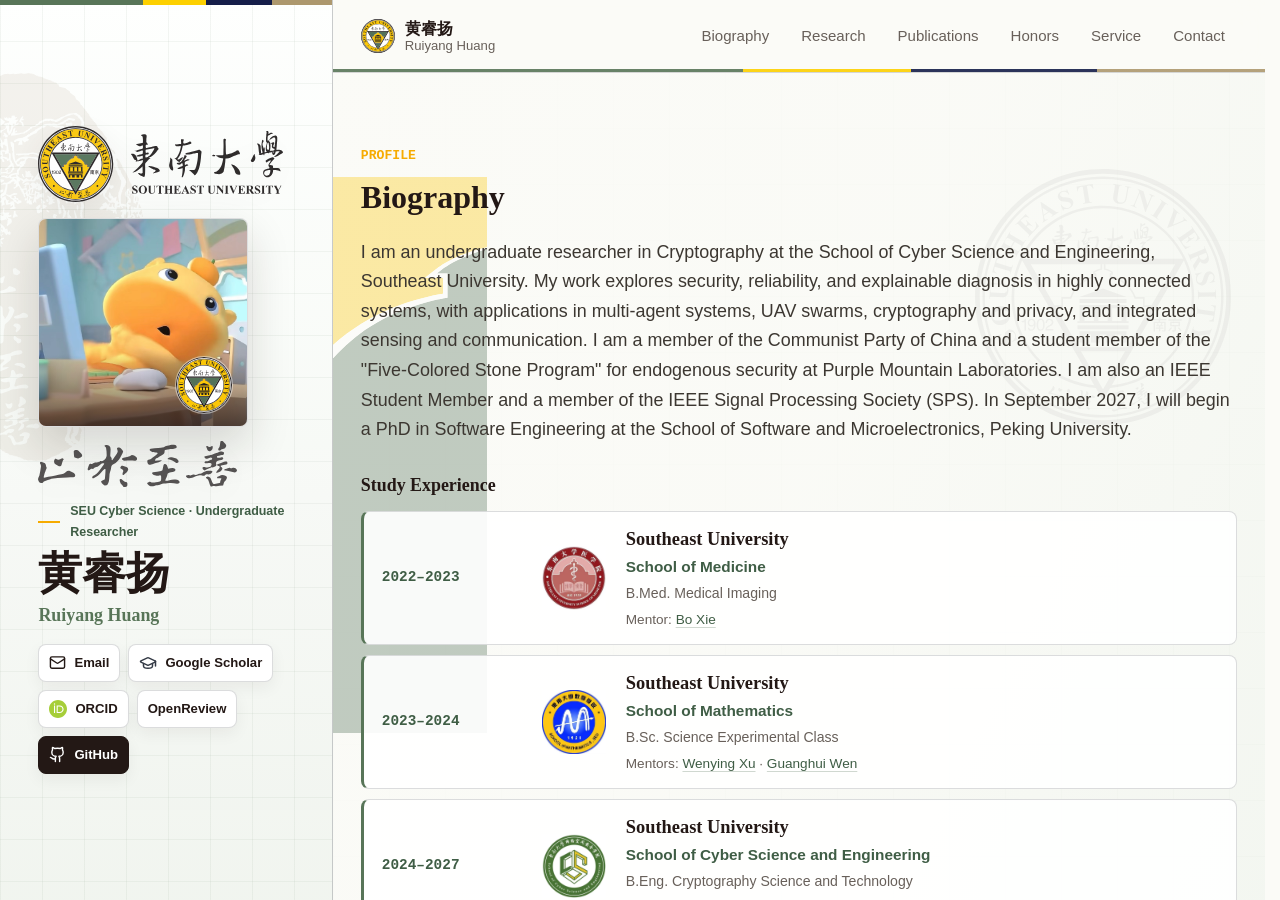
==== commit 8643aba7: "Add files via upload" ====
--- a/index.html
+++ b/index.html
@@ -48,7 +48,6 @@
     h2,
     h1 span,
     .study-heading,
-    .highlight h3,
     .publication h3,
     .honor-group > h3,
     .service-group > h3 {
@@ -433,6 +432,7 @@
     }
 
     .bio-path-item {
+      position: relative;
       display: grid;
       grid-template-columns: 140px 64px minmax(0, 1fr);
       grid-template-areas: "date logo details";
@@ -453,7 +453,7 @@
       transform: translateY(-2px);
     }
 
-    .bio-path-item:focus-visible {
+    .bio-path-item:focus-within {
       outline: 3px solid rgba(88, 117, 88, 0.45);
       outline-offset: 3px;
     }
@@ -469,8 +469,40 @@
       grid-area: details;
       min-width: 0;
       display: grid;
+      gap: 7px;
+      line-height: 1.45;
+    }
+
+    .study-school-link {
+      display: grid;
       gap: 3px;
-      line-height: 1.45;
+      color: inherit;
+      text-decoration: none;
+    }
+
+    .study-school-link::after {
+      content: "";
+      position: absolute;
+      inset: 0;
+    }
+
+    .study-mentors {
+      position: relative;
+      z-index: 1;
+      color: var(--muted);
+      font-size: 0.85rem;
+    }
+
+    .study-mentors a {
+      color: var(--teal-dark);
+      text-decoration: underline;
+      text-decoration-color: rgba(88, 117, 88, 0.28);
+      text-underline-offset: 3px;
+    }
+
+    .study-mentors a:hover,
+    .study-mentors a:focus-visible {
+      text-decoration-color: currentColor;
     }
 
     .study-university {
@@ -933,16 +965,18 @@
     }
 
     .highlight-grid {
-      display: flex;
-      width: max-content;
-      gap: 16px;
+      display: grid;
+      padding: 10px 0;
     }
 
     .highlight-window {
-      overflow-x: auto;
-      overflow-y: hidden;
-      padding: 4px 4px 14px 2px;
-      scroll-snap-type: x proximity;
+      height: clamp(320px, 44vh, 440px);
+      overflow-x: hidden;
+      overflow-y: auto;
+      border: 1px solid var(--line);
+      border-radius: 8px;
+      background: var(--white);
+      scrollbar-gutter: stable;
       scrollbar-color: rgba(88, 117, 88, 0.58) transparent;
     }
 
@@ -963,21 +997,19 @@
     }
 
     .highlight {
-      display: block;
-      flex: 0 0 clamp(246px, 28vw, 310px);
-      border: 1px solid var(--line);
-      border-radius: 8px;
-      padding: 20px;
-      background: var(--white);
-      min-height: 210px;
-      scroll-snap-align: start;
-      transition: border-color 180ms ease, box-shadow 180ms ease, transform 180ms ease;
+      display: grid;
+      grid-template-columns: 96px minmax(0, 1fr);
+      column-gap: 20px;
+      align-items: start;
+      min-width: 0;
+      padding: 12px 20px;
+      color: inherit;
+      text-decoration: none;
+      transition: background-color 180ms ease;
     }
 
     .highlight:hover {
-      border-color: rgba(88, 117, 88, 0.42);
-      box-shadow: 0 16px 34px rgba(35, 24, 21, 0.1);
-      transform: translateY(-2px);
+      background: var(--mist);
     }
 
     .highlight:focus-visible {
@@ -985,45 +1017,37 @@
       outline-offset: 3px;
     }
 
-    .tag {
+    .highlight time {
       display: inline-flex;
       align-items: center;
-      gap: 0.3em;
-      min-height: 26px;
-      border-radius: 999px;
-      padding: 4px 10px;
+      justify-self: start;
+      white-space: nowrap;
+      min-height: 27px;
+      border-radius: 4px;
+      padding: 3px 8px;
       background: var(--mist);
       color: var(--teal-dark);
-      font-size: 0.78rem;
-      font-weight: 780;
-      margin-bottom: 16px;
-    }
-
-    .tag.coral {
-      background: #faeeee;
-      color: var(--coral);
-    }
-
-    .tag.gold {
-      background: #fbf1dc;
-      color: var(--gold);
-    }
-
-    .tag.blue {
-      background: #e8f2f6;
-      color: var(--blue);
-    }
-
-    .highlight h3 {
-      font-size: 1.1rem;
-      line-height: 1.45;
-      margin-bottom: 12px;
+      font-family: var(--font-mono);
+      font-size: 0.82rem;
+      font-weight: 700;
+      font-variant-numeric: tabular-nums;
     }
 
     .highlight p {
-      color: var(--muted);
-      font-size: 0.94rem;
-      margin-bottom: 0;
+      min-width: 0;
+      margin: 0;
+      font-size: 1rem;
+      line-height: 1.5;
+    }
+
+    .highlight-name {
+      color: var(--teal-dark);
+      font-weight: 700;
+    }
+
+    .highlight:hover .highlight-name {
+      text-decoration: underline;
+      text-underline-offset: 3px;
     }
 
     .timeline {
@@ -1197,7 +1221,7 @@
 
     .publication {
       display: grid;
-      grid-template-columns: minmax(96px, 0.14fr) 1fr;
+      grid-template-columns: minmax(170px, 0.2fr) minmax(0, 1fr);
       gap: 18px;
       border: 1px solid var(--line);
       border-radius: 8px;
@@ -1212,7 +1236,7 @@
       transform: translateY(-2px);
     }
 
-    .publication-with-code {
+    .publication-with-links {
       position: relative;
     }
 
@@ -1228,31 +1252,88 @@
     }
 
     .publication-link:focus-visible::after,
-    .publication-code:focus-visible {
+    .publication-actions a:focus-visible {
       outline: 3px solid rgba(37, 99, 235, 0.55);
       outline-offset: 3px;
     }
 
-    .publication-code {
+    .publication-actions {
+      display: flex;
+      align-items: center;
+      flex-wrap: wrap;
+      gap: 8px 18px;
+      margin-top: 9px;
+    }
+
+    .publication-actions a {
       position: relative;
       z-index: 1;
       display: inline-flex;
       align-items: center;
       gap: 6px;
       min-height: 32px;
-      color: #2563eb;
       font-size: 0.8rem;
       font-weight: 700;
       line-height: 1;
-    }
-
-    .publication-code img {
+      text-decoration: none;
+    }
+
+    .publication-code {
+      color: #2563eb;
+    }
+
+    .publication-code > img {
       width: 19px;
       height: 19px;
       flex: 0 0 19px;
     }
 
-    .publication-code:hover {
+    .publication-stars {
+      display: inline-flex;
+      align-items: center;
+      justify-content: center;
+      gap: 6px;
+      flex: 0 0 auto;
+      min-width: 88px;
+      height: 36px;
+      margin-left: 5px;
+      padding: 0 12px;
+      border-radius: 999px;
+      background: #f3f5f9;
+      color: #273244;
+      font-family: var(--font-body);
+      font-size: 1rem;
+      font-weight: 800;
+    }
+
+    .star-glyph {
+      display: inline-block;
+      flex: 0 0 auto;
+      color: #dca300;
+      font-family: "Segoe UI Symbol", "Arial Unicode MS", sans-serif;
+      font-size: 22px;
+      line-height: 1;
+    }
+
+    .star-count {
+      min-width: 2ch;
+      text-align: center;
+      font-size: 1rem;
+      line-height: 1;
+      font-variant-numeric: tabular-nums;
+    }
+
+    .publication-press {
+      color: #2563eb;
+    }
+
+    .publication-press svg {
+      width: 19px;
+      height: 19px;
+      fill: currentColor;
+    }
+
+    .publication-actions a:hover {
       text-decoration: underline;
       text-underline-offset: 3px;
     }
@@ -1314,28 +1395,44 @@
       margin-bottom: 10px;
     }
 
+    .publication-meta .paper-badges {
+      flex-direction: column;
+      align-items: flex-start;
+      margin: 2px 0 0;
+    }
+
     .paper-badge {
       display: inline-flex;
       align-items: center;
-      min-height: 24px;
-      padding: 2px 8px;
-      border: 1px solid transparent;
-      border-radius: 4px;
+      gap: 6px;
+      min-height: 28px;
+      padding: 3px 9px;
+      border: 1px solid;
+      border-radius: 6px;
       font-size: 0.75rem;
-      font-weight: 700;
+      font-weight: 800;
       line-height: 1.5;
     }
 
     .paper-badge.oral {
-      color: var(--teal-dark);
-      border-color: rgba(88, 117, 88, 0.22);
-      background: var(--mist);
+      color: #79411f;
+      border-color: #c98a5a;
+      background: linear-gradient(135deg, #fff5e9, #efd0af 55%, #fff7ed);
+      box-shadow: inset 0 1px rgba(255, 255, 255, 0.85), 0 2px 7px rgba(142, 80, 35, 0.15);
     }
 
     .paper-badge.award {
-      color: #80521a;
-      border-color: #e3c584;
-      background: #fbf1dc;
+      color: #765008;
+      border-color: #dfad38;
+      background: linear-gradient(135deg, #fffbe9, #ffdf86 55%, #fff8df);
+      box-shadow: inset 0 1px rgba(255, 255, 255, 0.9), 0 2px 8px rgba(186, 123, 8, 0.18);
+    }
+
+    .medal-icon {
+      width: 24px;
+      height: 24px;
+      flex: 0 0 24px;
+      filter: drop-shadow(0 2px 2px rgba(80, 50, 15, 0.25));
     }
 
     .publication h3 {
@@ -1792,7 +1889,13 @@
       }
 
       .highlight {
-        flex-basis: min(78vw, 300px);
+        grid-template-columns: 78px minmax(0, 1fr);
+        column-gap: 10px;
+        padding: 12px 10px;
+      }
+
+      .highlight p {
+        font-size: 0.92rem;
       }
 
       .publication,
@@ -1841,6 +1944,44 @@
   </style>
 </head>
 <body>
+  <svg class="sr-only" aria-hidden="true" focusable="false" width="0" height="0" style="position:absolute">
+    <defs>
+      <linearGradient id="bronze-medal-fill" x1="0" y1="0" x2="1" y2="1">
+        <stop offset="0" stop-color="#ffe0ac"></stop>
+        <stop offset="0.4" stop-color="#d68147"></stop>
+        <stop offset="0.72" stop-color="#a9562b"></stop>
+        <stop offset="1" stop-color="#f2bd80"></stop>
+      </linearGradient>
+      <linearGradient id="gold-medal-fill" x1="0" y1="0" x2="1" y2="1">
+        <stop offset="0" stop-color="#fff5ac"></stop>
+        <stop offset="0.42" stop-color="#f7cb3c"></stop>
+        <stop offset="0.72" stop-color="#e39a0c"></stop>
+        <stop offset="1" stop-color="#ffe985"></stop>
+      </linearGradient>
+    </defs>
+    <symbol id="bronze-medal-icon" viewBox="0 0 28 28">
+      <path d="M5 1h6l3 12-4 2L6 4z" fill="#526c9a"></path>
+      <path d="M17 1h6l-5 14-4-2z" fill="#86a4c6"></path>
+      <circle cx="14" cy="19" r="8.5" fill="#8e4826"></circle>
+      <circle cx="14" cy="19" r="7" fill="url(#bronze-medal-fill)" stroke="#f8d3a2" stroke-width="1"></circle>
+      <path d="m14 13.8 1.55 3.1 3.45.5-2.5 2.4.6 3.4-3.1-1.6-3.1 1.6.6-3.4-2.5-2.4 3.45-.5z" fill="#fff1d2"></path>
+      <path d="M8.6 17.3a6 6 0 0 1 5.2-4.1" fill="none" stroke="#fff8e9" stroke-width="1.2" stroke-linecap="round" opacity=".9"></path>
+      <path d="M23 7v3m-1.5-1.5h3" fill="none" stroke="#da9a5f" stroke-width="1.3" stroke-linecap="round"></path>
+    </symbol>
+    <symbol id="gold-medal-icon" viewBox="0 0 28 28">
+      <path d="M5 1h6l3 12-4 2L6 4z" fill="#4e6796"></path>
+      <path d="M17 1h6l-5 14-4-2z" fill="#9cb7d5"></path>
+      <circle cx="14" cy="19" r="8.5" fill="#b77a10"></circle>
+      <circle cx="14" cy="19" r="7" fill="url(#gold-medal-fill)" stroke="#fff1a1" stroke-width="1"></circle>
+      <path d="m14 13.8 1.55 3.1 3.45.5-2.5 2.4.6 3.4-3.1-1.6-3.1 1.6.6-3.4-2.5-2.4 3.45-.5z" fill="#fffce5"></path>
+      <path d="M8.6 17.3a6 6 0 0 1 5.2-4.1" fill="none" stroke="#fff" stroke-width="1.3" stroke-linecap="round"></path>
+      <path d="M23 7v3m-1.5-1.5h3" fill="none" stroke="#f4c126" stroke-width="1.4" stroke-linecap="round"></path>
+    </symbol>
+    <symbol id="news-icon" viewBox="0 0 24 24">
+      <path d="M4 3h14a2 2 0 0 1 2 2v13h1V8h2v10a4 4 0 0 1-4 4H5a4 4 0 0 1-4-4V6a3 3 0 0 1 3-3Z"></path>
+      <path d="M5 7h10v2H5zm0 4h5v5H5zm7 0h4v2h-4zm0 3h4v2h-4zM5 18h11v1H5z" fill="#fff"></path>
+    </symbol>
+  </svg>
   <div class="site-layout">
     <aside class="profile-sidebar" aria-label="Personal information">
       <img class="sidebar-pine" src="assets/六朝松.svg" alt="" aria-hidden="true">
@@ -1848,7 +1989,7 @@
         <img class="hero-lockup" src="assets/东南大学彩色中英文字校标组合-左右.svg" alt="Southeast University">
         <div class="portrait-wrap">
           <figure class="portrait-panel">
-            <img class="portrait" src="assets/profile.jpg" alt="Portrait of Ruiyang Huang">
+            <img class="portrait" src="assets/噜噜.jpg" alt="Portrait of Ruiyang Huang">
             <figcaption class="portrait-caption">
               <img class="school-mark" src="assets/东南大学彩色校标.svg" alt="Southeast University emblem">
             </figcaption>
@@ -1922,42 +2063,54 @@
               </p>
               <h3 class="study-heading" id="study-title">Study Experience</h3>
               <div class="bio-path" aria-labelledby="study-title">
-                <a class="bio-path-item" href="https://med.seu.edu.cn/" target="_blank" rel="noreferrer" title="School of Medicine, Southeast University">
+                <div class="bio-path-item">
                   <strong class="study-date">2022–2023</strong>
                   <img class="study-logo" src="assets/医学院logo.webp" alt="Southeast University School of Medicine logo" width="64" height="64" loading="lazy" decoding="async">
                   <div class="study-details">
-                    <strong class="study-university">Southeast University</strong>
-                    <span class="study-school">School of Medicine</span>
-                    <span class="study-degree">Medical Imaging</span>
+                    <a class="study-school-link" href="https://med.seu.edu.cn/" target="_blank" rel="noreferrer" title="School of Medicine, Southeast University">
+                      <strong class="study-university">Southeast University</strong>
+                      <span class="study-school">School of Medicine</span>
+                      <span class="study-degree">B.Med. Medical Imaging</span>
+                    </a>
+                    <div class="study-mentors">Mentor: <a href="https://med.seu.edu.cn/34336/list.htm" target="_blank" rel="noreferrer" title="Bo Xie, Southeast University School of Medicine">Bo Xie</a></div>
                   </div>
-                </a>
-                <a class="bio-path-item" href="https://math.seu.edu.cn/" target="_blank" rel="noreferrer" title="School of Mathematics, Southeast University">
+                </div>
+                <div class="bio-path-item">
                   <strong class="study-date">2023–2024</strong>
                   <img class="study-logo" src="assets/数学学院logo.jpg" alt="Southeast University School of Mathematics logo" width="64" height="64" loading="lazy" decoding="async">
                   <div class="study-details">
-                    <strong class="study-university">Southeast University</strong>
-                    <span class="study-school">School of Mathematics</span>
-                    <span class="study-degree">Science Experimental Class</span>
+                    <a class="study-school-link" href="https://math.seu.edu.cn/" target="_blank" rel="noreferrer" title="School of Mathematics, Southeast University">
+                      <strong class="study-university">Southeast University</strong>
+                      <span class="study-school">School of Mathematics</span>
+                      <span class="study-degree">B.Sc. Science Experimental Class</span>
+                    </a>
+                    <div class="study-mentors">Mentors: <a href="https://math.seu.edu.cn/xwy_2304/list.htm" target="_blank" rel="noreferrer" title="Wenying Xu, Southeast University School of Mathematics">Wenying Xu</a> · <a href="https://automation.seu.edu.cn/wgh/list.htm" target="_blank" rel="noreferrer" title="Guanghui Wen, Southeast University School of Mathematics">Guanghui Wen</a></div>
                   </div>
-                </a>
-                <a class="bio-path-item" href="https://cyber.seu.edu.cn/" target="_blank" rel="noreferrer" title="School of Cyber Science and Engineering, Southeast University">
+                </div>
+                <div class="bio-path-item">
                   <strong class="study-date">2024–2027</strong>
                   <img class="study-logo" src="assets/网络空间安全学院logo.jpg" alt="Southeast University School of Cyber Science and Engineering logo" width="64" height="64" loading="lazy" decoding="async">
                   <div class="study-details">
-                    <strong class="study-university">Southeast University</strong>
-                    <span class="study-school">School of Cyber Science and Engineering</span>
-                    <span class="study-degree">Bach. Eng. Cryptography Science and Technology</span>
+                    <a class="study-school-link" href="https://cyber.seu.edu.cn/" target="_blank" rel="noreferrer" title="School of Cyber Science and Engineering, Southeast University">
+                      <strong class="study-university">Southeast University</strong>
+                      <span class="study-school">School of Cyber Science and Engineering</span>
+                      <span class="study-degree">B.Eng. Cryptography Science and Technology</span>
+                    </a>
+                    <div class="study-mentors">Mentor: <a href="https://cyber.seu.edu.cn/gn/list.htm" target="_blank" rel="noreferrer" title="Ning Gao, Southeast University School of Cyber Science and Engineering">Ning Gao</a></div>
                   </div>
-                </a>
-                <a class="bio-path-item" href="https://ss.pku.edu.cn/" target="_blank" rel="noreferrer" title="School of Software and Microelectronics, Peking University">
+                </div>
+                <div class="bio-path-item">
                   <strong class="study-date">From Sep. 2027</strong>
                   <img class="study-logo" src="assets/标志_红色.png" alt="Peking University logo" width="64" height="64" loading="lazy" decoding="async">
                   <div class="study-details">
-                    <strong class="study-university">Peking University</strong>
-                    <span class="study-school">School of Software and Microelectronics</span>
-                    <span class="study-degree">PhD. Eng. Software Engineering</span>
+                    <a class="study-school-link" href="https://ss.pku.edu.cn/" target="_blank" rel="noreferrer" title="School of Software and Microelectronics, Peking University">
+                      <strong class="study-university">Peking University</strong>
+                      <span class="study-school">School of Software and Microelectronics</span>
+                      <span class="study-degree">Ph.D. Software Engineering</span>
+                    </a>
+                    <div class="study-mentors">Ph.D Advisor: <a href="https://ss.pku.edu.cn/sztd/xssbsz/cd38cb490d9648ba863cffea67a1a941.htm" target="_blank" rel="noreferrer" title="Ying Li, Peking University School of Software and Microelectronics">Ying Li</a></div>
                   </div>
-                </a>
+                </div>
               </div>
             </div>
           </div>
@@ -2004,65 +2157,63 @@
       <div class="shell">
         <div class="section-head">
           <div>
-            <div class="kicker">HIGHLIGHTS</div>
+            <div class="kicker">UPDATES</div>
             <h2>Recent Highlights</h2>
           </div>
         </div>
-        <div class="highlight-window" aria-label="Recent highlights carousel" tabindex="0">
+        <div class="highlight-window" aria-label="News" tabindex="0">
           <div class="highlight-grid">
+            <a class="highlight" href="https://mp.weixin.qq.com/s/7wNtTySFWWRD-j2LR1QgJQ" target="_blank" rel="noreferrer">
+              <time datetime="2026-09">2026/09</time>
+              <p><span class="highlight-name">AudioPG</span> featured by <strong>CAAI Member Center</strong>.</p>
+            </a>
+            <a class="highlight" href="https://mp.weixin.qq.com/s/vqeVAOIZlTuDly39C6RiPA" target="_blank" rel="noreferrer">
+              <time datetime="2026-08">2026/08</time>
+              <p><span class="highlight-name">RefineCut</span> covered by <strong>QbitAI</strong>.</p>
+            </a>
+            <a class="highlight" href="https://mp.weixin.qq.com/s/sXilINcNk4Cy4AQ4_LgXeA" target="_blank" rel="noreferrer">
+              <time datetime="2026-08">2026/08</time>
+              <p><span class="highlight-name">PRP</span> featured by <strong>Affective Computing</strong>.</p>
+            </a>
             <a class="highlight" href="https://arxiv.org/abs/2608.25622" target="_blank" rel="noreferrer">
-              <span class="tag">2026 · <i class="venue-name">EMNLP</i></span>
-              <h3>Plans You Can Check</h3>
-              <p>Accepted. Co-first author.</p>
+              <time datetime="2026-08">2026/08</time>
+              <p><span class="highlight-name">RefineCut</span> accepted to <strong><i class="venue-name">EMNLP 2026</i></strong>.</p>
             </a>
             <a class="highlight" href="https://arxiv.org/abs/2605.28214" target="_blank" rel="noreferrer">
-              <span class="tag">2026 · <i class="venue-name">EMNLP</i></span>
-              <h3>Out of Sight, Not Out of Mind</h3>
-              <div class="paper-badges"><span class="paper-badge oral">Oral</span></div>
-              <p>Accepted. Co-first author.</p>
+              <time datetime="2026-08">2026/08</time>
+              <p><span class="highlight-name">Out of Sight, Not out of Mind</span> accepted to <strong><i class="venue-name">EMNLP 2026</i></strong> (oral).</p>
             </a>
             <a class="highlight" href="#pub-causal-abstention">
-              <span class="tag">2026 · <i class="venue-name">EMNLP</i></span>
-              <h3>Causal Abstention</h3>
-              <div class="paper-badges"><span class="paper-badge oral">Oral</span><span class="paper-badge award">Award Nomination</span></div>
-              <p>Accepted. Co-first author.</p>
+              <time datetime="2026-08">2026/08</time>
+              <p><span class="highlight-name">CARL</span> accepted to <strong><i class="venue-name">EMNLP 2026</i></strong> (oral, award-nominated).</p>
             </a>
             <a class="highlight" href="https://arxiv.org/abs/2511.14684" target="_blank" rel="noreferrer">
-              <span class="tag coral">2026 · <i class="venue-name">EMNLP Findings</i></span>
-              <h3>SMRC</h3>
-              <p>Accepted to Findings. Aligning language models with student reasoning for mathematical error correction.</p>
+              <time datetime="2026-08">2026/08</time>
+              <p><span class="highlight-name">SMRC</span> accepted to <strong><i class="venue-name">Findings of EMNLP 2026</i></strong>.</p>
             </a>
             <a class="highlight" href="#publications">
-              <span class="tag coral">2026 · <i class="venue-name">ACL Findings</i></span>
-              <h3>TopoSHIELD</h3>
-              <p>Risk-aware topological evolution for disrupting malicious information flow in multi-agent systems.</p>
+              <time datetime="2026-04">2026/04</time>
+              <p><span class="highlight-name">EvoC2F</span> accepted to <strong><i class="venue-name">ICML 2026</i></strong>.</p>
+            </a>
+            <a class="highlight" href="https://doi.org/10.1145/3805622.3810789" target="_blank" rel="noreferrer">
+              <time datetime="2026-04">2026/04</time>
+              <p><span class="highlight-name">AudioPG</span> accepted to <strong><i class="venue-name">ICMR 2026</i></strong> (oral).</p>
             </a>
             <a class="highlight" href="#publications">
-              <span class="tag gold">2026 · <i class="venue-name">ICML</i></span>
-              <h3>EvoC2F</h3>
-              <p>Compiling tool orchestration for efficient and evolvable large language model agents.</p>
+              <time datetime="2026-04">2026/04</time>
+              <p><span class="highlight-name">TopoSHIELD</span> accepted to <strong><i class="venue-name">Findings of ACL 2026</i></strong>.</p>
             </a>
             <a class="highlight" href="https://doi.org/10.1109/TVT.2026.3658329" target="_blank" rel="noreferrer">
-              <span class="tag blue">2026 · <i class="venue-name">IEEE T-VT</i></span>
-              <h3>HECC Authentication for UAV SAR Networks</h3>
-              <p>A robust authentication and key agreement scheme for UAV-enabled search and rescue networks.</p>
+              <time datetime="2026-01">2026/01</time>
+              <p><span class="highlight-name">HECC AKA</span> published in <strong><i class="venue-name">IEEE T-VT 2026</i></strong>.</p>
             </a>
             <a class="highlight" href="https://doi.org/10.1109/ICASSP55912.2026.11463151" target="_blank" rel="noreferrer">
-              <span class="tag">2026 · <i class="venue-name">ICASSP</i></span>
-              <h3>STAR-RFF</h3>
-              <p>Spatio-temporal sensing assisted radio-frequency fingerprint identification via STGCN.</p>
-            </a>
-            <a class="highlight" href="https://doi.org/10.1145/3805622.3810789" target="_blank" rel="noreferrer">
-              <span class="tag blue">2026 · <i class="venue-name">ICMR</i></span>
-              <h3>Audio Learning with Synthetic Pre-training</h3>
-              <div class="paper-badges"><span class="paper-badge oral">Oral</span></div>
-              <p>Procedural generation for synthetic pre-training and audio representation learning.</p>
+              <time datetime="2026-01">2026/01</time>
+              <p><span class="highlight-name">STAR-RFF</span> accepted to <strong><i class="venue-name">ICASSP 2026</i></strong>.</p>
             </a>
             <a class="highlight" href="https://doi.org/10.1007/978-981-96-9921-6_39" target="_blank" rel="noreferrer">
-              <span class="tag gold">2025 · <i class="venue-name">ICIC</i></span>
-              <h3>Spherical Vector Particle Swarm Optimization</h3>
-              <div class="paper-badges"><span class="paper-badge oral">Oral</span></div>
-              <p>Smooth path planning based on spherical vector particle swarm optimization.</p>
+              <time datetime="2025-07">2025/07</time>
+              <p><span class="highlight-name">Spherical Vector PSO</span> published in <strong><i class="venue-name">ICIC 2025</i></strong> (oral).</p>
             </a>
           </div>
         </div>
@@ -2124,14 +2275,10 @@
         </div>
         <div class="publication-window" aria-label="Publication list" tabindex="0">
           <div class="publication-list">
-          <article class="publication publication-with-code" id="pub-tvt" aria-labelledby="pub-tvt-title">
+          <article class="publication publication-with-links" id="pub-tvt" aria-labelledby="pub-tvt-title">
             <div class="publication-meta">
               <span class="venue">IEEE T-VT</span>
               <span class="rank sci">JCR Q1</span>
-              <a class="publication-code" href="https://github.com/NoWall-572/NS-3_Communication_Simulation_for_AKAs" target="_blank" rel="noreferrer" aria-label="Code repository for HECC Authentication" title="GitHub: NoWall-572/NS-3_Communication_Simulation_for_AKAs">
-                <img src="assets/icons/github.svg" alt="" aria-hidden="true" width="19" height="19">
-                <span>CODE</span>
-              </a>
             </div>
             <div>
               <h3 id="pub-tvt-title"><a class="publication-link" href="https://doi.org/10.1109/TVT.2026.3658329" target="_blank" rel="noreferrer">A Robust HECC-based Authentication and Key Agreement for UAV-enabled SAR Networks</a></h3>
@@ -2140,36 +2287,40 @@
               <p class="doi"><b>DOI:</b> 10.1109/TVT.2026.3658329</p>
             </div>
           </article>
-          <article class="publication publication-with-code" id="pub-toposhield" aria-labelledby="pub-toposhield-title">
+          <article class="publication publication-with-links" id="pub-toposhield" aria-labelledby="pub-toposhield-title">
             <div class="publication-meta">
               <span class="venue">ACL '26</span>
               <span class="rank ccf-a">Findings</span>
-              <a class="publication-code" href="https://github.com/NoWall-572/TopoSHIELD" target="_blank" rel="noreferrer" aria-label="Code repository for TopoSHIELD" title="GitHub: NoWall-572/TopoSHIELD">
-                <img src="assets/icons/github.svg" alt="" aria-hidden="true" width="19" height="19">
-                <span>CODE</span>
-              </a>
             </div>
             <div>
               <h3 id="pub-toposhield-title"><a class="publication-link" href="https://doi.org/10.18653/v1/2026.findings-acl.426" target="_blank" rel="noreferrer">TopoSHIELD: Reshaping the Flow of Malice via Spatio-Temporal Risk-Aware Topological Evolution in Multi-Agent Systems</a></h3>
               <p class="authors"><b>Authors:</b> <u>Ruiyang Huang</u>†, Chenxi Wang†, Tinghe Zhang, Fengrui Liu, Jiayan Sun, Haocheng Wang, and Yifan Wu✉ · First Author</p>
               <p><i class="venue-name">Findings of the Association for Computational Linguistics: ACL 2026</i> · Published.</p>
               <p class="doi"><b>DOI:</b> 10.18653/V1/2026.FINDINGS-ACL.426</p>
+              <div class="publication-actions">
+                <a class="publication-code" href="https://github.com/NoWall-572/TopoSHIELD" target="_blank" rel="noreferrer" aria-label="Code repository for TopoSHIELD" title="GitHub: NoWall-572/TopoSHIELD">
+                  <img src="assets/icons/github.svg" alt="" aria-hidden="true" width="19" height="19">
+                  <span>CODE</span><span class="publication-stars" data-repo="NoWall-572/TopoSHIELD" title="GitHub stars"><span class="star-glyph" aria-hidden="true">★</span><span class="star-count" aria-hidden="true">--</span></span>
+                </a>
+              </div>
             </div>
           </article>
-          <article class="publication publication-with-code" id="pub-star-rff" aria-labelledby="pub-star-rff-title">
+          <article class="publication publication-with-links" id="pub-star-rff" aria-labelledby="pub-star-rff-title">
             <div class="publication-meta">
               <span class="venue">ICASSP '26</span>
               <span class="rank ccf-b">CCF-B</span>
-              <a class="publication-code" href="https://github.com/NoWall-572/BFI-Acquisition-Tutorial" target="_blank" rel="noreferrer" aria-label="Code repository for STAR-RFF" title="GitHub: NoWall-572/BFI-Acquisition-Tutorial">
-                <img src="assets/icons/github.svg" alt="" aria-hidden="true" width="19" height="19">
-                <span>CODE</span>
-              </a>
             </div>
             <div>
               <h3 id="pub-star-rff-title"><a class="publication-link" href="https://doi.org/10.1109/ICASSP55912.2026.11463151" target="_blank" rel="noreferrer">STAR-RFF: Spatio-Temporal Sensing Assisted Robust Radio Frequency Fingerprint Identification Via STGCN</a></h3>
               <p class="authors"><b>Authors:</b> <u>Ruiyang Huang</u>†, Chaoyue Yang†, Like Ren, Fengrui Liu, Yifan Wu, Ning Gao✉, Shi Jin · First Author</p>
               <p><i class="venue-name">IEEE International Conference on Acoustics, Speech, and Signal Processing</i> · Published.</p>
               <p class="doi"><b>DOI:</b> 10.1109/ICASSP55912.2026.11463151</p>
+              <div class="publication-actions">
+                <a class="publication-code" href="https://github.com/NoWall-572/BFI-Acquisition-Tutorial" target="_blank" rel="noreferrer" aria-label="Tutorial for STAR-RFF" title="GitHub: NoWall-572/BFI-Acquisition-Tutorial">
+                  <img src="assets/icons/github.svg" alt="" aria-hidden="true" width="19" height="19">
+                  <span>TUTORIAL</span><span class="publication-stars" data-repo="NoWall-572/BFI-Acquisition-Tutorial" title="GitHub stars"><span class="star-glyph" aria-hidden="true">★</span><span class="star-count" aria-hidden="true">--</span></span>
+                </a>
+              </div>
             </div>
           </article>
           <a class="publication" href="https://icml.cc/virtual/2026/poster/63166" target="_blank" rel="noreferrer">
@@ -2188,10 +2339,10 @@
             <div class="publication-meta">
               <span class="venue">EMNLP '26</span>
               <span class="rank ccf-b">CCF-B</span>
+              <div class="paper-badges"><span class="paper-badge oral"><svg class="medal-icon" aria-hidden="true"><use href="#bronze-medal-icon"></use></svg>Oral</span></div>
             </div>
             <div>
               <h3>Out of Sight, Not Out of Mind: Unveiling Latent Attack in Latent-based Multi-Agent Systems</h3>
-              <div class="paper-badges"><span class="paper-badge oral">Oral</span></div>
               <p class="authors"><b>Authors:</b> Chenxi Wang<sup title="Equal contribution" aria-label="Equal contribution">†</sup>, <u>Ruiyang Huang</u><sup title="Equal contribution" aria-label="Equal contribution">†</sup>, Jiayan Sun<sup title="Equal contribution" aria-label="Equal contribution">†</sup>, Lei Wei<sup title="Equal contribution" aria-label="Equal contribution">†</sup>, Yifan Wu<sup title="Corresponding author" aria-label="Corresponding author">✉</sup> · Co-first Author</p>
               <p><i class="venue-name">Proceedings of the 2026 Conference on Empirical Methods in Natural Language Processing</i> · Accepted & Preprinted.</p>
               <p class="doi"><b>arXiv:</b> 2605.28214</p>
@@ -2201,55 +2352,73 @@
             <div class="publication-meta">
               <span class="venue">EMNLP '26</span>
               <span class="rank ccf-b">CCF-B</span>
+              <div class="paper-badges">
+                <span class="paper-badge oral"><svg class="medal-icon" aria-hidden="true"><use href="#bronze-medal-icon"></use></svg>Oral</span>
+                <span class="paper-badge award"><svg class="medal-icon" aria-hidden="true"><use href="#gold-medal-icon"></use></svg>Award Nomination</span>
+              </div>
             </div>
             <div>
               <h3 id="causal-abstention-title">Causal Abstention for Cost-Aware Language-Agent Collaboration</h3>
-              <div class="paper-badges"><span class="paper-badge oral">Oral</span><span class="paper-badge award">Award Nomination</span></div>
               <p class="authors"><b>Authors:</b> Lei Wei<sup title="Equal contribution" aria-label="Equal contribution">†</sup>, <u>Ruiyang Huang</u><sup title="Equal contribution" aria-label="Equal contribution">†</sup>, Zhaolu Kang<sup title="Equal contribution" aria-label="Equal contribution">†</sup>, Qi Liu<sup title="Equal contribution" aria-label="Equal contribution">†</sup>, Xiao Peng, Haoran Liu, Zonghao Ying, Haoyu Wang, Ye Shen, Xu Dong, Hongyu Li, Kesu Wang, Yukun Lian, Sicong Xie<sup title="Corresponding author" aria-label="Corresponding author">✉</sup> · Co-first Author</p>
               <p><i class="venue-name">Proceedings of the 2026 Conference on Empirical Methods in Natural Language Processing</i> · Accepted.</p>
               <p class="doi">Paper link forthcoming.</p>
             </div>
           </article>
-          <a class="publication" id="pub-plans-you-can-check" href="https://arxiv.org/abs/2608.25622" target="_blank" rel="noreferrer">
+          <article class="publication publication-with-links" id="pub-plans-you-can-check" aria-labelledby="pub-plans-you-can-check-title">
             <div class="publication-meta">
               <span class="venue">EMNLP '26</span>
               <span class="rank ccf-b">CCF-B</span>
             </div>
             <div>
-              <h3>Plans You Can Check: Verifier-Grounded Learning of an Open-Weight Planner for Executable Video-Editing</h3>
+              <h3 id="pub-plans-you-can-check-title"><a class="publication-link" href="https://arxiv.org/abs/2608.25622" target="_blank" rel="noreferrer">Plans You Can Check: Verifier-Grounded Learning of an Open-Weight Planner for Executable Video-Editing</a></h3>
               <p class="authors"><b>Authors:</b> Haoyu Wang<sup title="Equal contribution" aria-label="Equal contribution">†</sup>, Cheng Feng<sup title="Equal contribution" aria-label="Equal contribution">†</sup>, Liuyang Bian<sup title="Equal contribution" aria-label="Equal contribution">†</sup>, <u>Ruiyang Huang</u><sup title="Equal contribution" aria-label="Equal contribution">†</sup>, Lei Wei, Yafei Wen, Xiaoxin Chen, Xiaoying Tang<sup title="Corresponding author" aria-label="Corresponding author">✉</sup> · Co-first Author</p>
               <p><i class="venue-name">Proceedings of the 2026 Conference on Empirical Methods in Natural Language Processing</i> · Accepted & Preprinted.</p>
               <p class="doi"><b>arXiv:</b> 2608.25622</p>
-            </div>
-          </a>
-          <a class="publication" id="pub-prp" href="https://doi.org/10.1109/TASLPRO.2026.3724415" target="_blank" rel="noreferrer">
+              <div class="publication-actions">
+                <a class="publication-press" href="https://mp.weixin.qq.com/s/vqeVAOIZlTuDly39C6RiPA" target="_blank" rel="noreferrer" title="Media coverage by QbitAI">
+                  <svg aria-hidden="true"><use href="#news-icon"></use></svg><span>量子位</span>
+                </a>
+              </div>
+            </div>
+          </article>
+          <article class="publication publication-with-links" id="pub-prp" aria-labelledby="pub-prp-title">
             <div class="publication-meta">
               <span class="venue">IEEE T-ASLP</span>
               <span class="rank sci">JCR Q1</span>
               <span class="rank ccf-b">CCF-B</span>
             </div>
             <div>
-              <h3>PRP: Procedural-to-Real Masked Pre-Training for Transferable and Interpretable Audio Representations</h3>
+              <h3 id="pub-prp-title"><a class="publication-link" href="https://doi.org/10.1109/TASLPRO.2026.3724415" target="_blank" rel="noreferrer">PRP: Procedural-to-Real Masked Pre-Training for Transferable and Interpretable Audio Representations</a></h3>
               <p class="authors"><b>Authors:</b> Fengrui Liu, <u>Ruiyang Huang</u>, Qijian Zheng, Yuanfang Wang, Feng Liu<sup title="Corresponding author" aria-label="Corresponding author">✉</sup> · Second Author</p>
               <p><i class="venue-name">IEEE Transactions on Audio, Speech and Language Processing</i> · Published.</p>
               <p class="doi"><b>DOI:</b> 10.1109/TASLPRO.2026.3724415</p>
-            </div>
-          </a>
-          <article class="publication publication-with-code" id="pub-audiopg" aria-labelledby="pub-audiopg-title">
+              <div class="publication-actions">
+                <a class="publication-press" href="https://mp.weixin.qq.com/s/sXilINcNk4Cy4AQ4_LgXeA" target="_blank" rel="noreferrer" title="Media coverage by 情感计算Affective Computing">
+                  <svg aria-hidden="true"><use href="#news-icon"></use></svg><span>情感计算</span>
+                </a>
+              </div>
+            </div>
+          </article>
+          <article class="publication publication-with-links" id="pub-audiopg" aria-labelledby="pub-audiopg-title">
             <div class="publication-meta">
               <span class="venue">ICMR '26</span>
               <span class="rank ccf-b">CCF-B</span>
-              <a class="publication-code" href="https://github.com/Freyliu0516/audioPG" target="_blank" rel="noreferrer" aria-label="Code repository for Audio Learning with Synthetic Pre-training" title="GitHub: Freyliu0516/audioPG">
-                <img src="assets/icons/github.svg" alt="" aria-hidden="true" width="19" height="19">
-                <span>CODE</span>
-              </a>
+              <div class="paper-badges"><span class="paper-badge oral"><svg class="medal-icon" aria-hidden="true"><use href="#bronze-medal-icon"></use></svg>Oral</span></div>
             </div>
             <div>
               <h3 id="pub-audiopg-title"><a class="publication-link" href="https://doi.org/10.1145/3805622.3810789" target="_blank" rel="noreferrer">From Physics to Representation: Audio Learning with Synthetic Pre-training via Procedural Generation</a></h3>
-              <div class="paper-badges"><span class="paper-badge oral">Oral</span></div>
               <p class="authors"><b>Authors:</b> Fengrui Liu, <u>Ruiyang Huang</u>, Qijian Zheng, Yuanfang Wang, Feng Liu✉ · Second Author</p>
               <p><i class="venue-name">Proceedings of the 2026 International Conference on Multimedia Retrieval</i> · Published.</p>
               <p class="doi"><b>DOI:</b> 10.1145/3805622.3810789</p>
+              <div class="publication-actions">
+                <a class="publication-code" href="https://github.com/Freyliu0516/audioPG" target="_blank" rel="noreferrer" aria-label="Code repository for Audio Learning with Synthetic Pre-training" title="GitHub: Freyliu0516/audioPG">
+                  <img src="assets/icons/github.svg" alt="" aria-hidden="true" width="19" height="19">
+                  <span>CODE</span><span class="publication-stars" data-repo="Freyliu0516/audioPG" title="GitHub stars"><span class="star-glyph" aria-hidden="true">★</span><span class="star-count" aria-hidden="true">--</span></span>
+                </a>
+                <a class="publication-press" href="https://mp.weixin.qq.com/s/7wNtTySFWWRD-j2LR1QgJQ" target="_blank" rel="noreferrer" title="Media coverage by CAAI会员中心">
+                  <svg aria-hidden="true"><use href="#news-icon"></use></svg><span>CAAI会员中心</span>
+                </a>
+              </div>
             </div>
           </article>
           <a class="publication" id="pub-smrc" href="https://arxiv.org/abs/2511.14684" target="_blank" rel="noreferrer">
@@ -2268,10 +2437,10 @@
             <div class="publication-meta">
               <span class="venue">ICIC '25</span>
               <span class="rank ccf-c">CCF-C</span>
+              <div class="paper-badges"><span class="paper-badge oral"><svg class="medal-icon" aria-hidden="true"><use href="#bronze-medal-icon"></use></svg>Oral</span></div>
             </div>
             <div>
               <h3>Smooth Path Planning Based on Spherical Vector Particle Swarm Optimization</h3>
-              <div class="paper-badges"><span class="paper-badge oral">Oral</span></div>
               <p class="authors"><b>Authors:</b> Wenting Su, Zixuan Liu✉, <u>Ruiyang Huang</u> · Third Author</p>
               <p><i class="venue-name">Advanced Intelligent Computing Technology and Applications</i> · Published.</p>
               <p class="doi"><b>DOI:</b> 10.1007/978-981-96-9921-6_39</p>
@@ -2436,6 +2605,20 @@
         document.fonts.ready.then(resizePublicationWindow);
       }
 
+      document.querySelectorAll(".publication-stars").forEach(async (badge) => {
+        try {
+          const response = await fetch(`https://img.shields.io/github/stars/${badge.dataset.repo}?style=flat-square`);
+          if (!response.ok) throw new Error("Star badge unavailable");
+          const svg = new DOMParser().parseFromString(await response.text(), "image/svg+xml");
+          const count = svg.querySelector('a[href$="/stargazers"] text')?.textContent.trim();
+          if (!/^\d+(?:[.,]\d+)?[kKmM]?$/.test(count || "")) throw new Error("Invalid star count");
+          badge.querySelector(".star-count").textContent = count;
+          badge.title = `${count} GitHub stars`;
+        } catch {
+          badge.title = "GitHub star count unavailable";
+        }
+      });
+
       const scrollToHash = (hash, behavior = "auto") => {
         if (!hash || hash === "#") return;
         const target = document.getElementById(decodeURIComponent(hash.slice(1)));
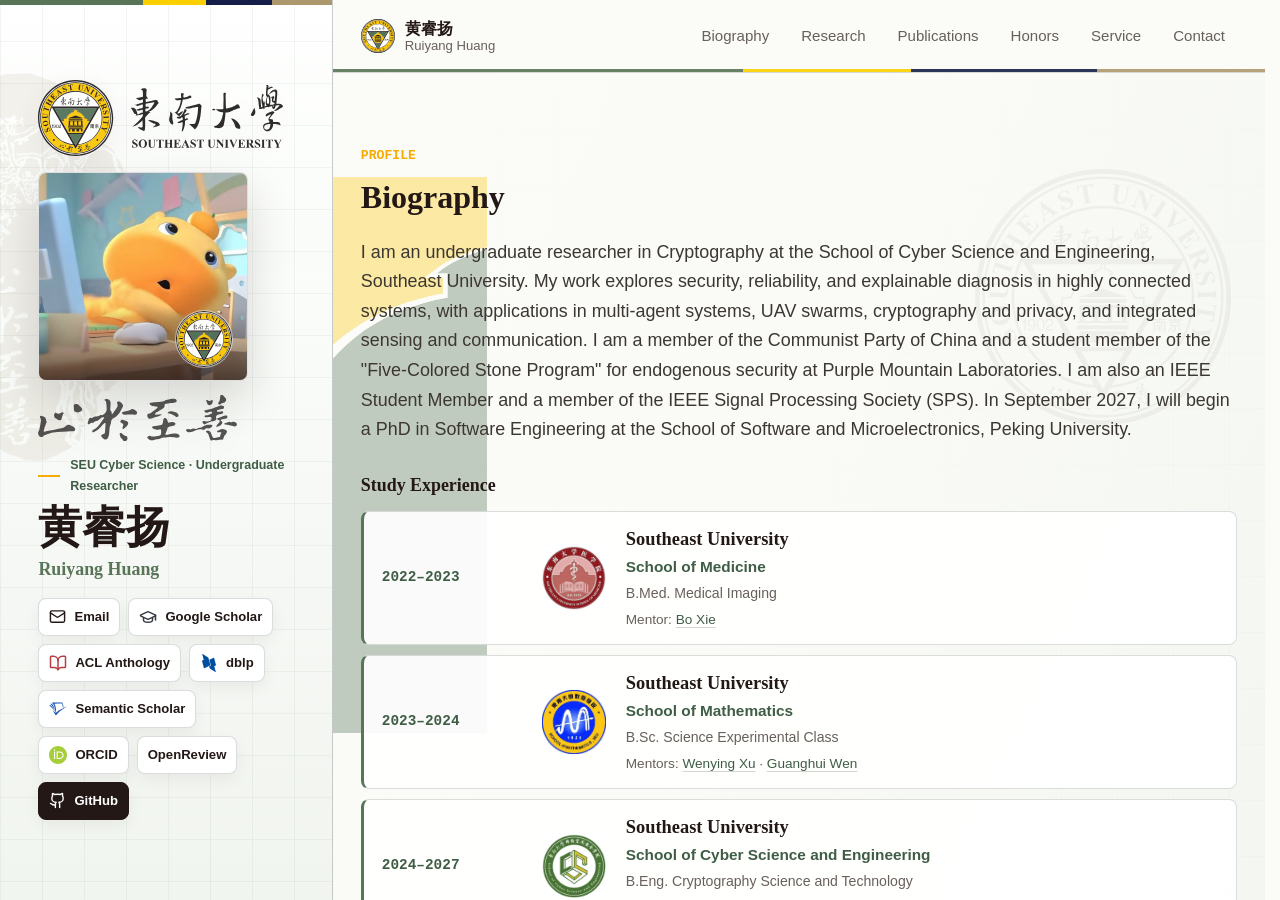
==== commit 986e1fca: "Add files via upload" ====
--- a/index.html
+++ b/index.html
@@ -2012,6 +2012,18 @@
             <img class="profile-icon" src="assets/icons/graduation-cap.svg" alt="" aria-hidden="true" width="18" height="18">
             <span>Google Scholar</span>
           </a>
+          <a class="button" href="https://aclanthology.org/people/ruiyang-huang" target="_blank" rel="noreferrer" title="ACL Anthology">
+            <img class="profile-icon" src="assets/icons/acl-anthology.svg" alt="" aria-hidden="true" width="18" height="18">
+            <span>ACL Anthology</span>
+          </a>
+          <a class="button" href="https://dblp.org/pid/217/7013-1" target="_blank" rel="noreferrer" title="dblp">
+            <img class="profile-icon" src="assets/icons/dblp.svg" alt="" aria-hidden="true" width="18" height="18">
+            <span>dblp</span>
+          </a>
+          <a class="button" href="https://www.semanticscholar.org/author/Rui-Yang-Huang/2375001165" target="_blank" rel="noreferrer" title="Semantic Scholar">
+            <img class="profile-icon" src="assets/icons/semantic-scholar.svg" alt="" aria-hidden="true" width="18" height="18">
+            <span>Semantic Scholar</span>
+          </a>
           <a class="button" href="https://orcid.org/0009-0007-0178-8572" target="_blank" rel="noreferrer" title="ORCID">
             <img class="profile-icon" src="assets/icons/orcid.svg" alt="" aria-hidden="true" width="18" height="18">
             <span>ORCID</span>
@@ -2163,6 +2175,31 @@
         </div>
         <div class="highlight-window" aria-label="News" tabindex="0">
           <div class="highlight-grid">
+            <a class="highlight" href="#honors">
+              <time datetime="2026-11">2026/11</time>
+              <p>Awarded the <strong>Baosteel Outstanding Student Award</strong>.</p>
+            </a>
+            <a class="highlight" href="#service">
+              <time datetime="2026-11">2026/11</time>
+              <p>Invited to review for <strong><i class="venue-name">IEEE CVPR 2027</i></strong>.</p>
+            </a>
+            <a class="highlight" href="#service">
+              <time datetime="2026-10">2026/10</time>
+              <p>Invited to review for <strong><i class="venue-name">ACM WWW 2027</i></strong>.</p>
+            </a>
+            <a class="highlight" href="#service">
+              <time datetime="2026-10">2026/10</time>
+              <p>Invited to review for <strong><i class="venue-name">ACL Rolling Review (ARR), October 2026</i></strong>.</p>
+            </a>
+            <!-- These invitation months follow main-track submission deadlines, as requested. -->
+            <a class="highlight" href="#service">
+              <time datetime="2026-09">2026/09</time>
+              <p>Invited to review for <strong><i class="venue-name">ICLR 2027</i></strong>.</p>
+            </a>
+            <a class="highlight" href="#service">
+              <time datetime="2026-09">2026/09</time>
+              <p>Invited to review for <strong><i class="venue-name">IEEE ICASSP 2027</i></strong>.</p>
+            </a>
             <a class="highlight" href="https://mp.weixin.qq.com/s/7wNtTySFWWRD-j2LR1QgJQ" target="_blank" rel="noreferrer">
               <time datetime="2026-09">2026/09</time>
               <p><span class="highlight-name">AudioPG</span> featured by <strong>CAAI Member Center</strong>.</p>
@@ -2175,11 +2212,11 @@
               <time datetime="2026-08">2026/08</time>
               <p><span class="highlight-name">PRP</span> featured by <strong>Affective Computing</strong>.</p>
             </a>
-            <a class="highlight" href="https://arxiv.org/abs/2608.25622" target="_blank" rel="noreferrer">
+            <a class="highlight" href="https://doi.org/10.18653/2026.emnlp-main.1716" target="_blank" rel="noreferrer">
               <time datetime="2026-08">2026/08</time>
               <p><span class="highlight-name">RefineCut</span> accepted to <strong><i class="venue-name">EMNLP 2026</i></strong>.</p>
             </a>
-            <a class="highlight" href="https://arxiv.org/abs/2605.28214" target="_blank" rel="noreferrer">
+            <a class="highlight" href="https://doi.org/10.18653/2026.emnlp-main.2093" target="_blank" rel="noreferrer">
               <time datetime="2026-08">2026/08</time>
               <p><span class="highlight-name">Out of Sight, Not out of Mind</span> accepted to <strong><i class="venue-name">EMNLP 2026</i></strong> (oral).</p>
             </a>
@@ -2187,11 +2224,19 @@
               <time datetime="2026-08">2026/08</time>
               <p><span class="highlight-name">CARL</span> accepted to <strong><i class="venue-name">EMNLP 2026</i></strong> (oral, award-nominated).</p>
             </a>
-            <a class="highlight" href="https://arxiv.org/abs/2511.14684" target="_blank" rel="noreferrer">
+            <a class="highlight" href="https://doi.org/10.18653/2026.findings-emnlp.412" target="_blank" rel="noreferrer">
               <time datetime="2026-08">2026/08</time>
               <p><span class="highlight-name">SMRC</span> accepted to <strong><i class="venue-name">Findings of EMNLP 2026</i></strong>.</p>
             </a>
-            <a class="highlight" href="#publications">
+            <a class="highlight" href="#service">
+              <time datetime="2026-05">2026/05</time>
+              <p>Invited to review for <strong><i class="venue-name">NeurIPS 2026</i></strong>.</p>
+            </a>
+            <a class="highlight" href="#service">
+              <time datetime="2026-04">2026/04</time>
+              <p>Invited to review for <strong><i class="venue-name">ACM MM 2026</i></strong> (main and datasets tracks).</p>
+            </a>
+            <a class="highlight" href="https://proceedings.mlr.press/v306/wei26q.html" target="_blank" rel="noreferrer">
               <time datetime="2026-04">2026/04</time>
               <p><span class="highlight-name">EvoC2F</span> accepted to <strong><i class="venue-name">ICML 2026</i></strong>.</p>
             </a>
@@ -2323,19 +2368,19 @@
               </div>
             </div>
           </article>
-          <a class="publication" href="https://icml.cc/virtual/2026/poster/63166" target="_blank" rel="noreferrer">
+          <a class="publication" id="pub-evoc2f" href="https://proceedings.mlr.press/v306/wei26q.html" target="_blank" rel="noreferrer">
             <div class="publication-meta">
               <span class="venue">ICML '26</span>
               <span class="rank ccf-a">CCF-A</span>
             </div>
             <div>
               <h3>EvoC2F: Compiling Tool Orchestration for Efficient and Evolvable LLM Agents</h3>
-              <p class="authors"><b>Authors:</b> Lei Wei†, Qi Liu†, <u>Ruiyang Huang</u>†, Xiao Peng, Sicong Xie, Lanbo Lin, Chenhao Jiang, Yuanwu Xu, Tianyuan Yang, Jiayao Liu, Li Cai, Yuying Li, Bin Wang✉ · Co-first Author</p>
-              <p><i class="venue-name">Proceedings of the 43rd International Conference on Machine Learning</i> · Accepted.</p>
-              <p class="doi"><b>DOI:</b> forthcoming</p>
+              <p class="authors"><b>Authors:</b> Lei Wei†, Qi Liu†, <u>Ruiyang Huang</u>†, Xiao Peng, Sicong Xie, Lanbo Lin, Chenhao Jiang, Yuanwu Xu, Tianyuan Yang, Jiayao Liu, Li Cai, Zhaolu Kang, Bin Wang✉ · Co-first Author</p>
+              <p><i class="venue-name">Proceedings of the 43rd International Conference on Machine Learning</i> · Published.</p>
+              <p class="doi"><b>PMLR:</b> 306:133855–133884, 2026</p>
             </div>
           </a>
-          <a class="publication" id="pub-out-of-sight" href="https://arxiv.org/abs/2605.28214" target="_blank" rel="noreferrer">
+          <a class="publication" id="pub-out-of-sight" href="https://doi.org/10.18653/2026.emnlp-main.2093" target="_blank" rel="noreferrer">
             <div class="publication-meta">
               <span class="venue">EMNLP '26</span>
               <span class="rank ccf-b">CCF-B</span>
@@ -2344,11 +2389,11 @@
             <div>
               <h3>Out of Sight, Not Out of Mind: Unveiling Latent Attack in Latent-based Multi-Agent Systems</h3>
               <p class="authors"><b>Authors:</b> Chenxi Wang<sup title="Equal contribution" aria-label="Equal contribution">†</sup>, <u>Ruiyang Huang</u><sup title="Equal contribution" aria-label="Equal contribution">†</sup>, Jiayan Sun<sup title="Equal contribution" aria-label="Equal contribution">†</sup>, Lei Wei<sup title="Equal contribution" aria-label="Equal contribution">†</sup>, Yifan Wu<sup title="Corresponding author" aria-label="Corresponding author">✉</sup> · Co-first Author</p>
-              <p><i class="venue-name">Proceedings of the 2026 Conference on Empirical Methods in Natural Language Processing</i> · Accepted & Preprinted.</p>
-              <p class="doi"><b>arXiv:</b> 2605.28214</p>
+              <p><i class="venue-name">Proceedings of the 2026 Conference on Empirical Methods in Natural Language Processing</i> · Published.</p>
+              <p class="doi"><b>DOI:</b> 10.18653/2026.emnlp-main.2093</p>
             </div>
           </a>
-          <article class="publication pending-link" id="pub-causal-abstention" aria-labelledby="causal-abstention-title">
+          <a class="publication" id="pub-causal-abstention" href="https://doi.org/10.18653/2026.emnlp-main.2214" target="_blank" rel="noreferrer" aria-labelledby="causal-abstention-title">
             <div class="publication-meta">
               <span class="venue">EMNLP '26</span>
               <span class="rank ccf-b">CCF-B</span>
@@ -2360,20 +2405,20 @@
             <div>
               <h3 id="causal-abstention-title">Causal Abstention for Cost-Aware Language-Agent Collaboration</h3>
               <p class="authors"><b>Authors:</b> Lei Wei<sup title="Equal contribution" aria-label="Equal contribution">†</sup>, <u>Ruiyang Huang</u><sup title="Equal contribution" aria-label="Equal contribution">†</sup>, Zhaolu Kang<sup title="Equal contribution" aria-label="Equal contribution">†</sup>, Qi Liu<sup title="Equal contribution" aria-label="Equal contribution">†</sup>, Xiao Peng, Haoran Liu, Zonghao Ying, Haoyu Wang, Ye Shen, Xu Dong, Hongyu Li, Kesu Wang, Yukun Lian, Sicong Xie<sup title="Corresponding author" aria-label="Corresponding author">✉</sup> · Co-first Author</p>
-              <p><i class="venue-name">Proceedings of the 2026 Conference on Empirical Methods in Natural Language Processing</i> · Accepted.</p>
-              <p class="doi">Paper link forthcoming.</p>
-            </div>
-          </article>
+              <p><i class="venue-name">Proceedings of the 2026 Conference on Empirical Methods in Natural Language Processing</i> · Published.</p>
+              <p class="doi"><b>DOI:</b> 10.18653/2026.emnlp-main.2214</p>
+            </div>
+          </a>
           <article class="publication publication-with-links" id="pub-plans-you-can-check" aria-labelledby="pub-plans-you-can-check-title">
             <div class="publication-meta">
               <span class="venue">EMNLP '26</span>
               <span class="rank ccf-b">CCF-B</span>
             </div>
             <div>
-              <h3 id="pub-plans-you-can-check-title"><a class="publication-link" href="https://arxiv.org/abs/2608.25622" target="_blank" rel="noreferrer">Plans You Can Check: Verifier-Grounded Learning of an Open-Weight Planner for Executable Video-Editing</a></h3>
+              <h3 id="pub-plans-you-can-check-title"><a class="publication-link" href="https://doi.org/10.18653/2026.emnlp-main.1716" target="_blank" rel="noreferrer">Plans You Can Check: Verifier-Grounded Learning of an Open-Weight Planner for Executable Video-Editing</a></h3>
               <p class="authors"><b>Authors:</b> Haoyu Wang<sup title="Equal contribution" aria-label="Equal contribution">†</sup>, Cheng Feng<sup title="Equal contribution" aria-label="Equal contribution">†</sup>, Liuyang Bian<sup title="Equal contribution" aria-label="Equal contribution">†</sup>, <u>Ruiyang Huang</u><sup title="Equal contribution" aria-label="Equal contribution">†</sup>, Lei Wei, Yafei Wen, Xiaoxin Chen, Xiaoying Tang<sup title="Corresponding author" aria-label="Corresponding author">✉</sup> · Co-first Author</p>
-              <p><i class="venue-name">Proceedings of the 2026 Conference on Empirical Methods in Natural Language Processing</i> · Accepted & Preprinted.</p>
-              <p class="doi"><b>arXiv:</b> 2608.25622</p>
+              <p><i class="venue-name">Proceedings of the 2026 Conference on Empirical Methods in Natural Language Processing</i> · Published.</p>
+              <p class="doi"><b>DOI:</b> 10.18653/2026.emnlp-main.1716</p>
               <div class="publication-actions">
                 <a class="publication-press" href="https://mp.weixin.qq.com/s/vqeVAOIZlTuDly39C6RiPA" target="_blank" rel="noreferrer" title="Media coverage by QbitAI">
                   <svg aria-hidden="true"><use href="#news-icon"></use></svg><span>量子位</span>
@@ -2421,7 +2466,7 @@
               </div>
             </div>
           </article>
-          <a class="publication" id="pub-smrc" href="https://arxiv.org/abs/2511.14684" target="_blank" rel="noreferrer">
+          <a class="publication" id="pub-smrc" href="https://doi.org/10.18653/2026.findings-emnlp.412" target="_blank" rel="noreferrer">
             <div class="publication-meta">
               <span class="venue">EMNLP '26</span>
               <span class="rank ccf-a">Findings</span>
@@ -2429,8 +2474,8 @@
             <div>
               <h3>SMRC: Aligning Large Language Models with Student Reasoning for Mathematical Error Correction</h3>
               <p class="authors"><b>Authors:</b> Biaojie Zeng, Min Zhang<sup title="Corresponding author" aria-label="Corresponding author">✉</sup>, Juan Zhou, Fengrui Liu, <u>Ruiyang Huang</u>, Yu Song, Xin Lin</p>
-              <p><i class="venue-name">Findings of the Association for Computational Linguistics: EMNLP 2026</i> · Accepted & Preprinted.</p>
-              <p class="doi"><b>arXiv:</b> 2511.14684</p>
+              <p><i class="venue-name">Findings of the Association for Computational Linguistics: EMNLP 2026</i> · Published.</p>
+              <p class="doi"><b>DOI:</b> 10.18653/2026.findings-emnlp.412</p>
             </div>
           </a>
           <a class="publication" href="https://doi.org/10.1007/978-981-96-9921-6_39" target="_blank" rel="noreferrer">
@@ -2464,6 +2509,7 @@
             <h3 id="scholarships-title">Scholarships and Honors</h3>
             <div class="honor-card" role="region" aria-labelledby="scholarships-title" tabindex="0">
               <ul>
+                <li>2026 Baosteel Outstanding Student Award</li>
                 <li>2024 Ceteng Intelligence Scholarship</li>
                 <li>2024 Southeast University Zhishan Student Scholarship</li>
                 <li>2026 Outstanding Communist Youth League Member</li>
@@ -2502,10 +2548,12 @@
             <h3 id="conference-reviewing-title">Conference Reviewing</h3>
             <div class="service-card" role="region" aria-labelledby="conference-reviewing-title" tabindex="0">
               <ul>
-                <li><i class="venue-name">ACM MM</i> '26, Reviewer.</li>
-                <li><i class="venue-name">ACM MM</i> '26 Dataset Track, Reviewer.</li>
+                <li><i class="venue-name">ACM MM & DataSet Track</i> '26, Reviewer.</li>
                 <li><i class="venue-name">NeurIPS</i> '26, Reviewer.</li>
                 <li><i class="venue-name">ICLR</i> '27, Reviewer.</li>
+                <li><i class="venue-name">ACM WWW</i> '27, Reviewer.</li>
+                <li><i class="venue-name">IEEE CVPR</i> '27, Reviewer.</li>
+                <li><i class="venue-name">ACL Rolling Review (ARR)</i> Oct 2026, Reviewer.</li>
                 <li><i class="venue-name">IEEE ICASSP</i> '27, Reviewer.</li>
               </ul>
             </div>
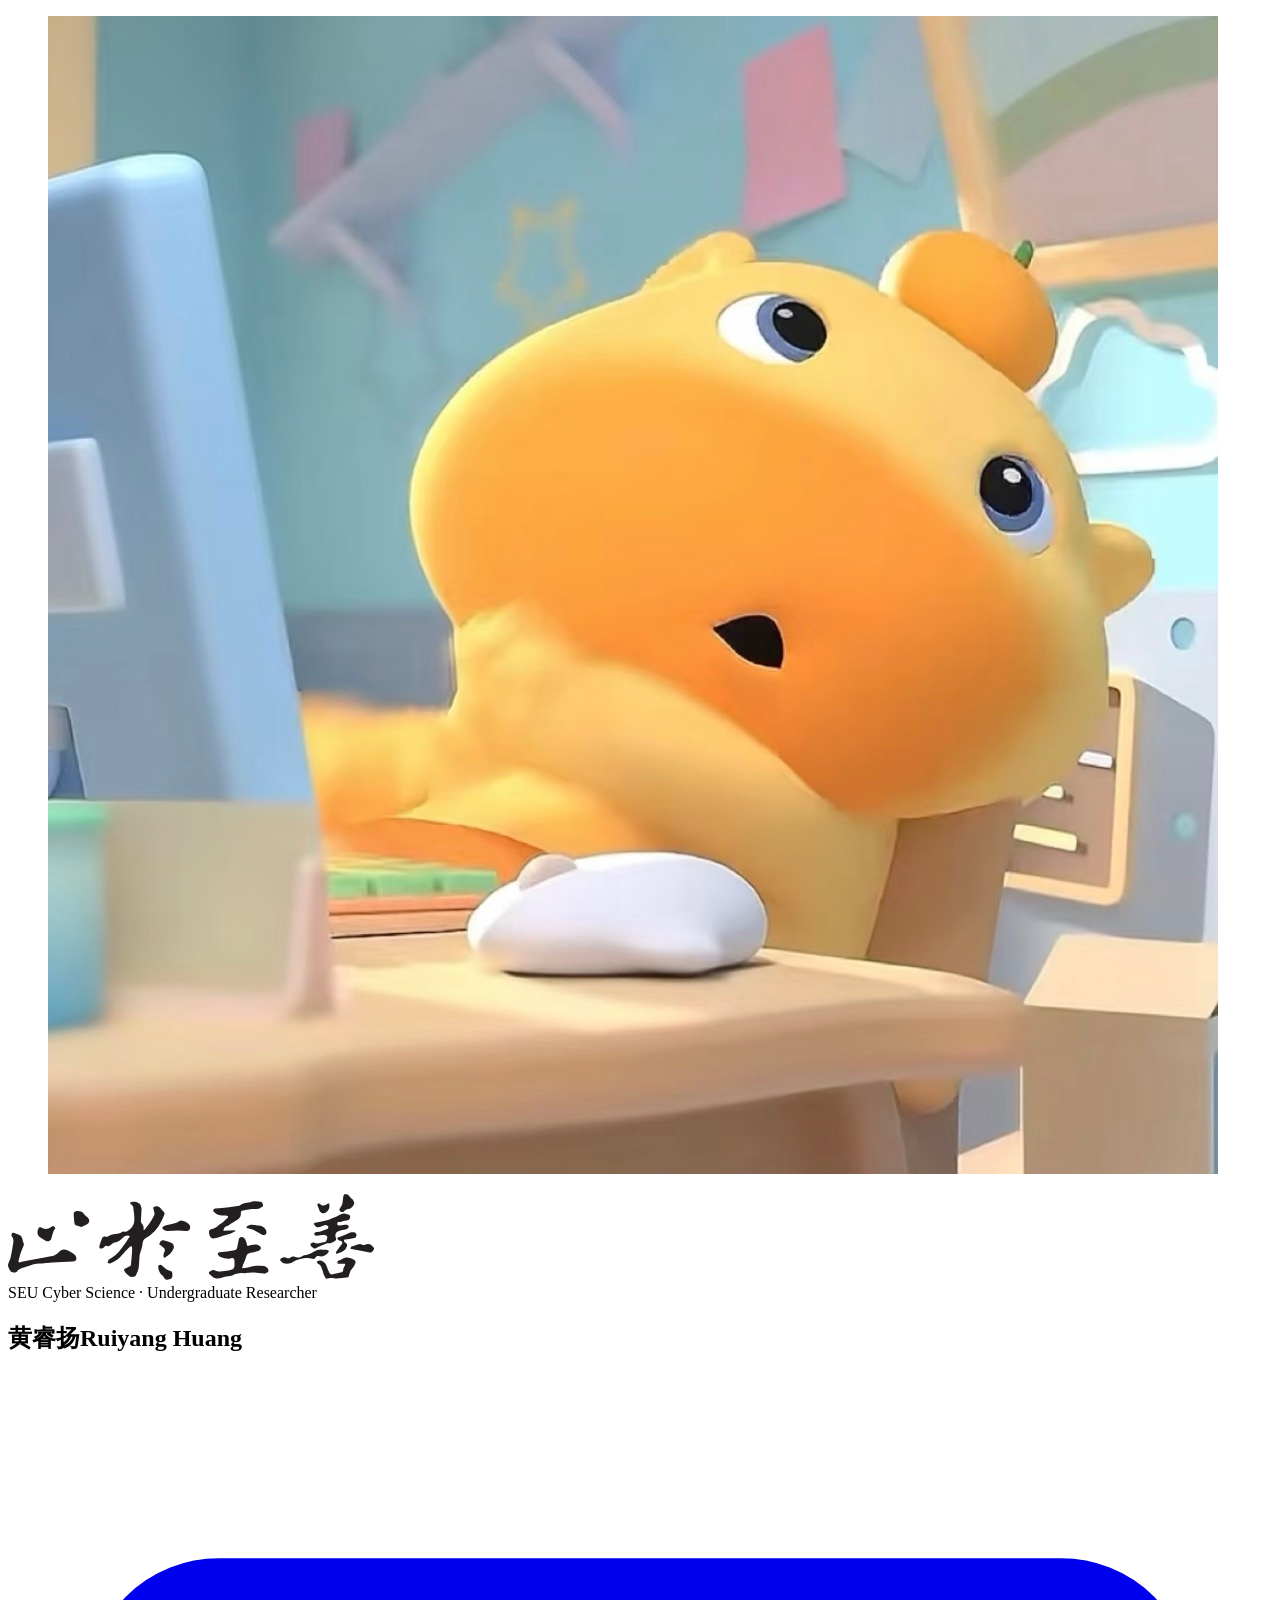
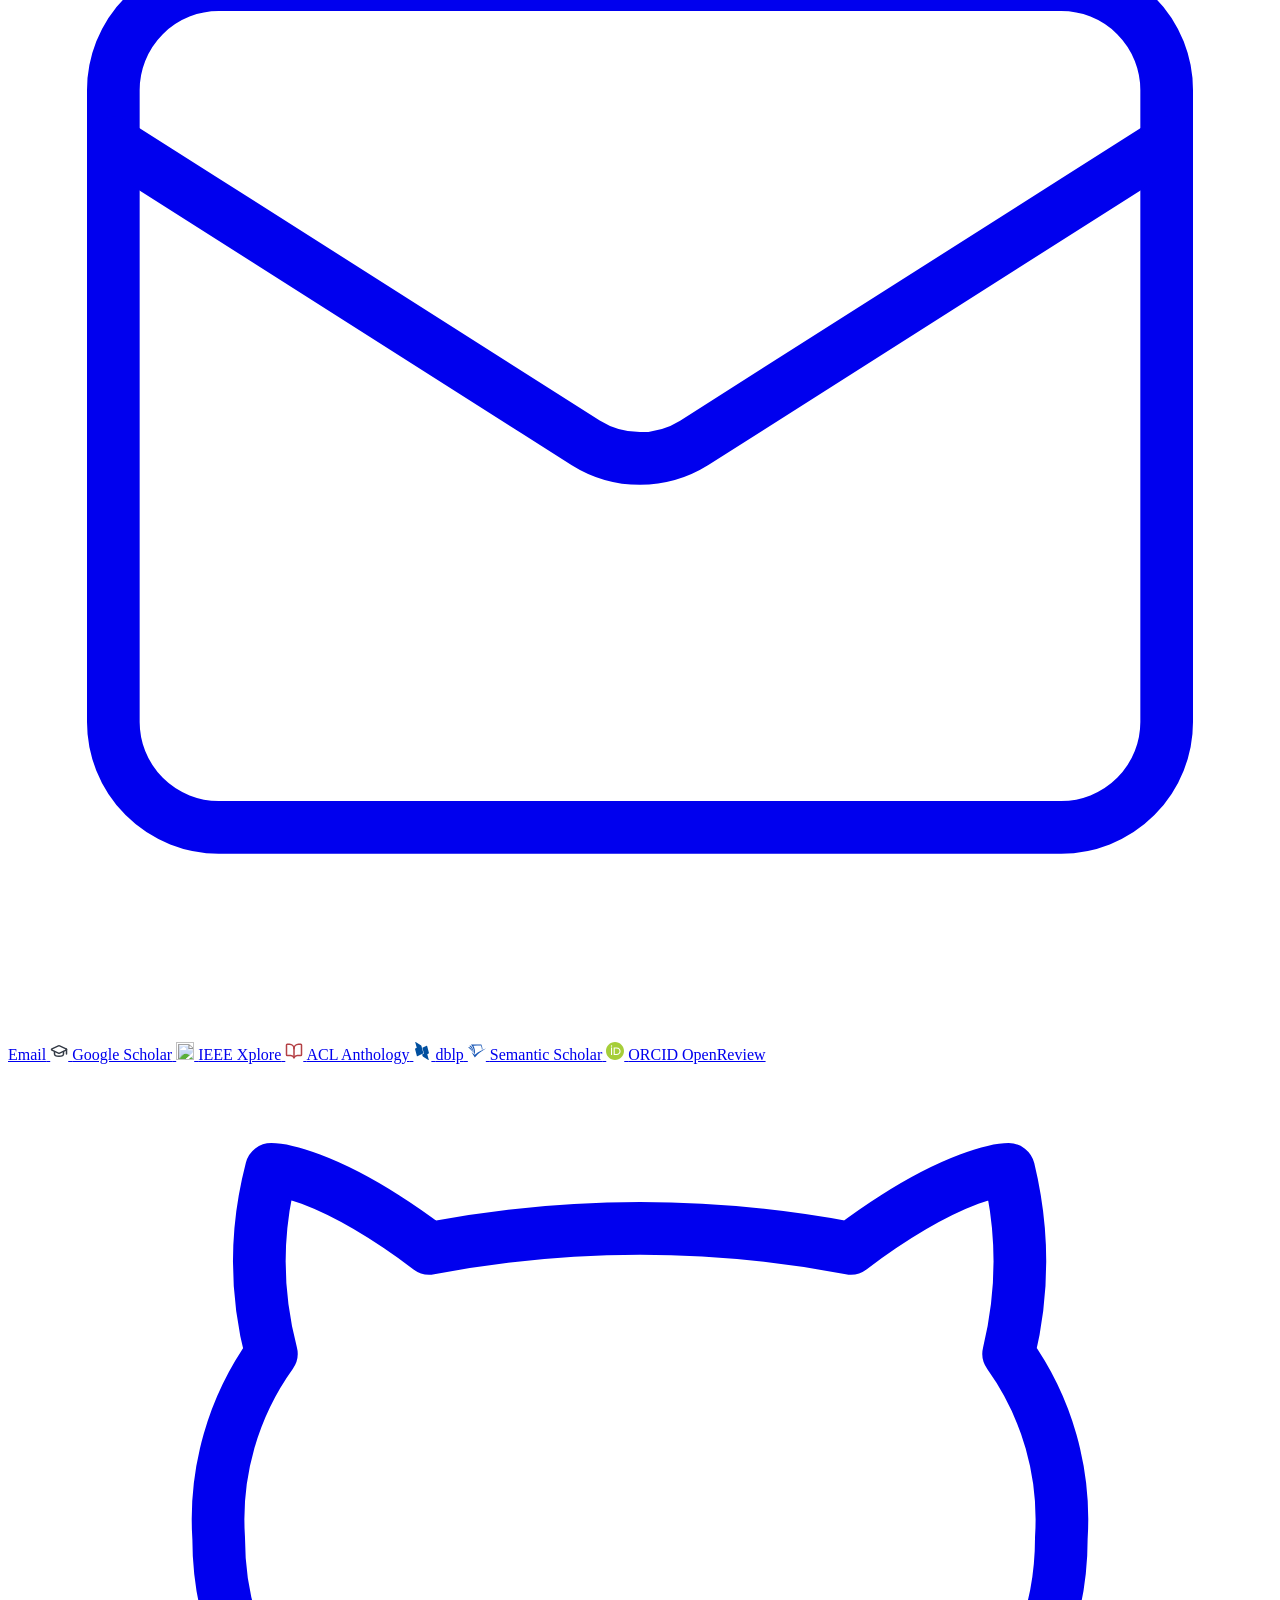
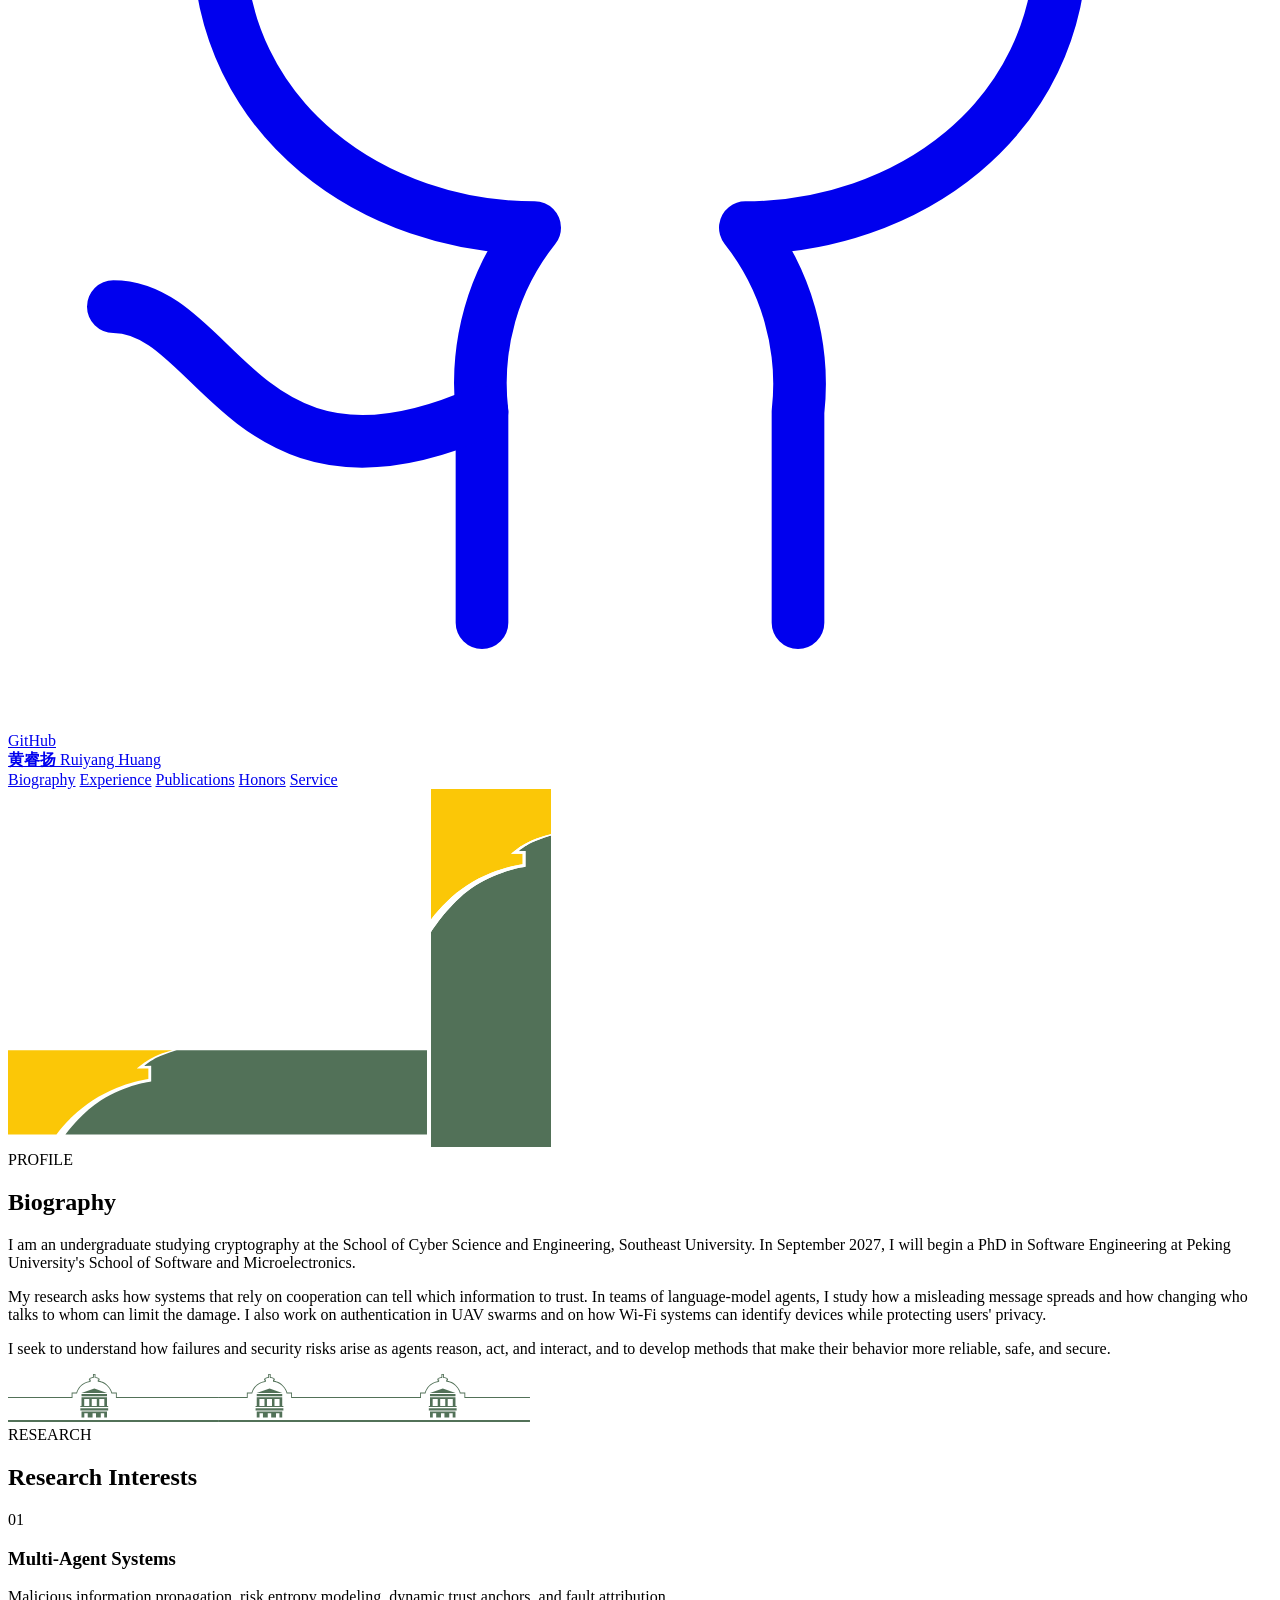
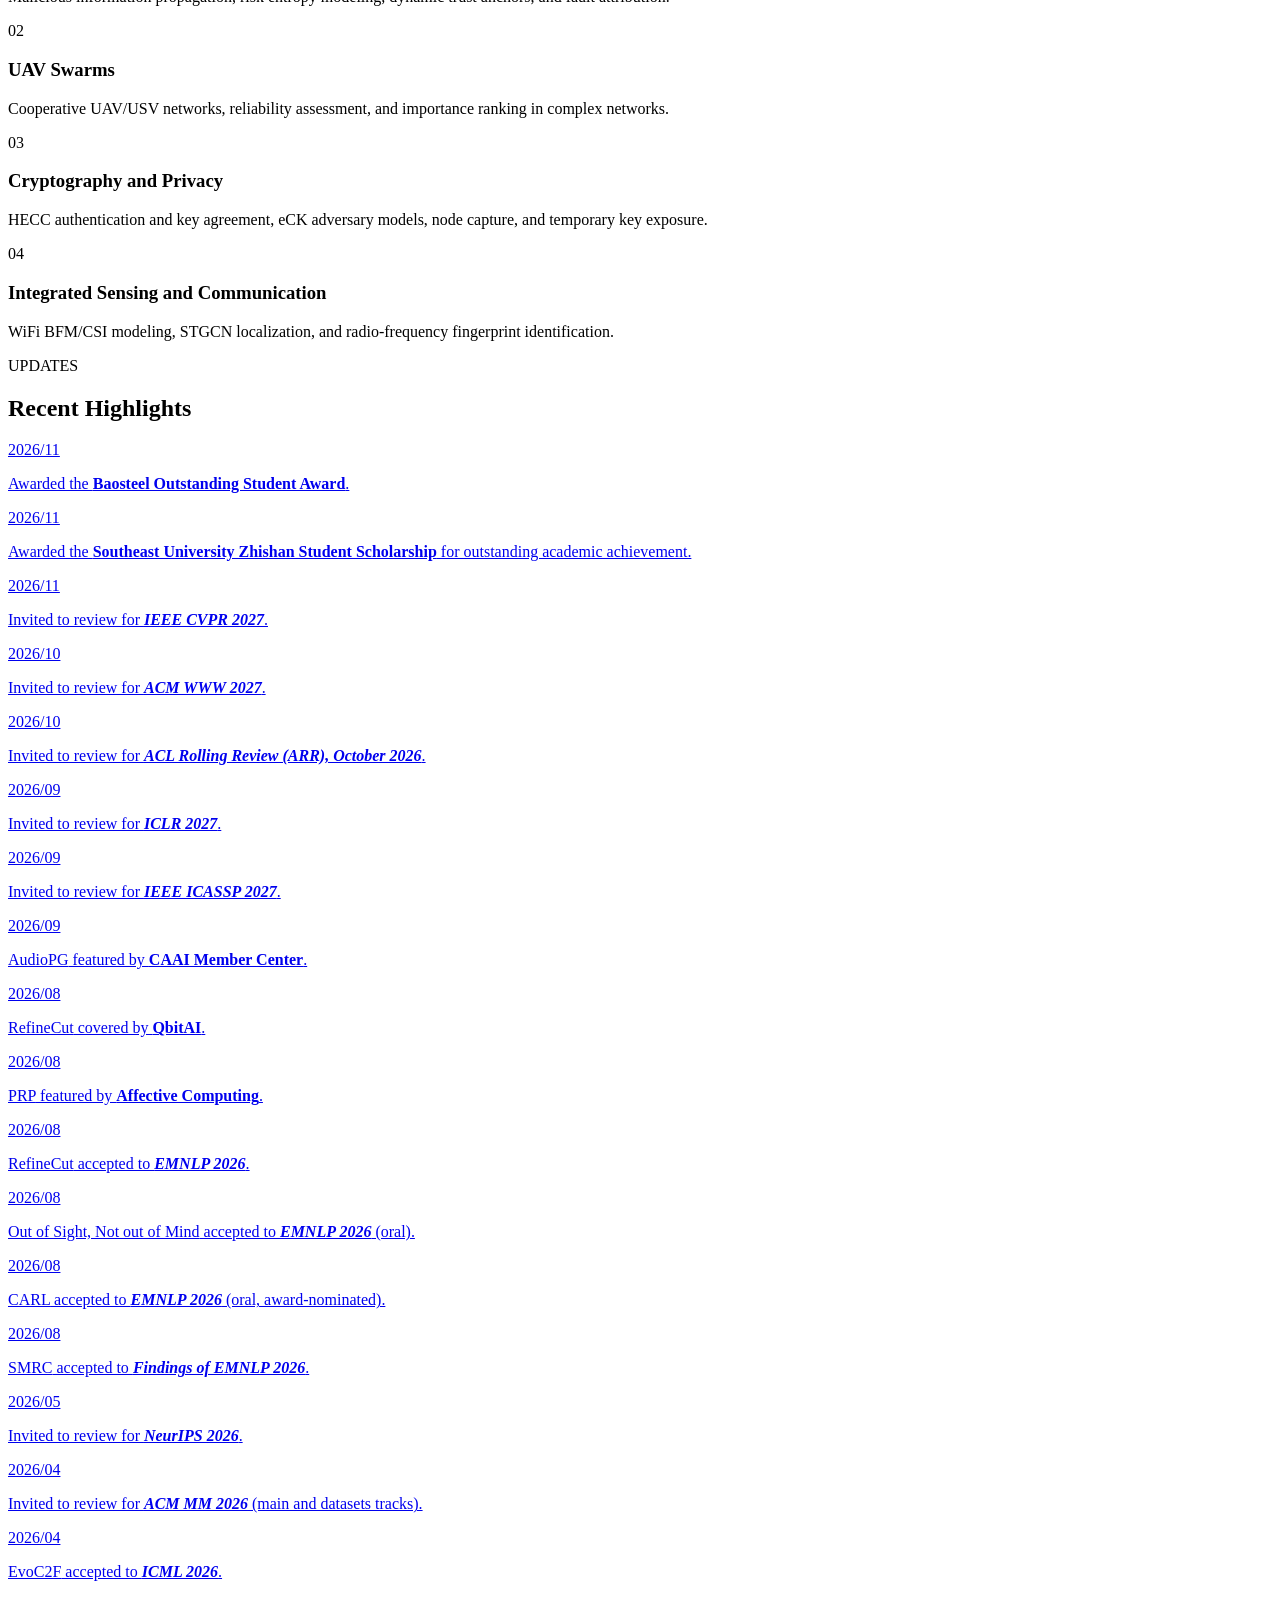
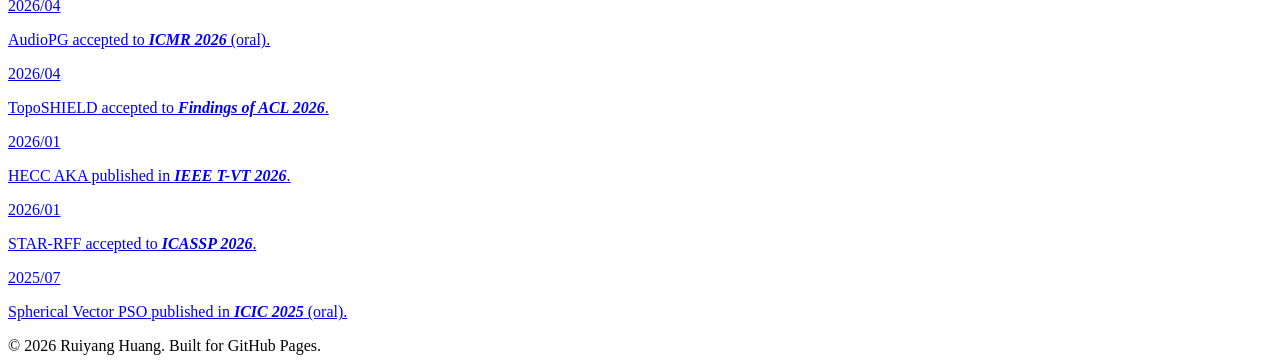
==== commit 85a6d896: "Add files via upload" ====
--- a/index.html
+++ b/index.html
@@ -5,1996 +5,17 @@
   <meta name="viewport" content="width=device-width, initial-scale=1">
   <title>Ruiyang Huang | Personal Homepage</title>
   <meta name="description" content="Ruiyang Huang is an undergraduate researcher in Cryptography at Southeast University, working on multi-agent systems, UAV swarms, privacy, and integrated sensing and communication.">
-  <style>
-    :root {
-      --paper: #fbfbf7;
-      --mist: #f1f5ef;
-      --ink: #231815;
-      --muted: #68605a;
-      --line: rgba(180, 183, 185, 0.48);
-      --teal: #587558;
-      --teal-dark: #3f5d45;
-      --coral: #f6ab00;
-      --gold: #fdd000;
-      --blue: #151e49;
-      --sand: #ad986e;
-      --gray: #b4b7b9;
-      --white: #ffffff;
-      --shadow: 0 24px 60px rgba(35, 24, 21, 0.12);
-      --font-body: "Inter", "Segoe UI", "Microsoft YaHei", "PingFang SC", Arial, sans-serif;
-      --font-editorial: Georgia, "Times New Roman", "Songti SC", serif;
-      --font-mono: "Cascadia Code", Consolas, "SFMono-Regular", "Liberation Mono", monospace;
-    }
-
-    * {
-      box-sizing: border-box;
-    }
-
-    html {
-      scroll-behavior: smooth;
-    }
-
-    body {
-      margin: 0;
-      overflow: hidden;
-      background:
-        linear-gradient(180deg, rgba(88, 117, 88, 0.035), transparent 420px),
-        var(--paper);
-      color: var(--ink);
-      font-family: var(--font-body);
-      line-height: 1.65;
-    }
-
-    h2,
-    h1 span,
-    .study-heading,
-    .publication h3,
-    .honor-group > h3,
-    .service-group > h3 {
-      font-family: var(--font-editorial);
-    }
-
-    .kicker,
-    .time,
-    .study-date,
-    .interest .num {
-      font-family: var(--font-mono);
-      font-variant-numeric: tabular-nums;
-    }
-
-    .venue,
-    .venue-name {
-      font-family: var(--font-editorial);
-      font-style: italic;
-    }
-
-    .site-layout {
-      display: grid;
-      grid-template-columns: minmax(320px, 26vw) minmax(0, 1fr);
-      height: 100vh;
-      height: 100dvh;
-      overflow: hidden;
-    }
-
-    .profile-sidebar {
-      position: relative;
-      isolation: isolate;
-      height: 100vh;
-      height: 100dvh;
-      overflow: hidden;
-      border-right: 1px solid rgba(180, 183, 185, 0.72);
-      background:
-        linear-gradient(180deg, rgba(255, 255, 255, 0.96), rgba(241, 245, 239, 0.94)),
-        var(--mist);
-    }
-
-    .profile-sidebar::before {
-      content: "";
-      position: absolute;
-      inset: 0;
-      z-index: -3;
-      background:
-        linear-gradient(90deg, rgba(88, 117, 88, 0.065) 1px, transparent 1px),
-        linear-gradient(0deg, rgba(88, 117, 88, 0.065) 1px, transparent 1px);
-      background-size: 42px 42px;
-      pointer-events: none;
-    }
-
-    .profile-sidebar::after {
-      content: "";
-      position: absolute;
-      inset: 0 0 auto;
-      z-index: 3;
-      height: 5px;
-      background: linear-gradient(90deg, var(--teal) 0 43%, var(--gold) 43% 62%, var(--blue) 62% 82%, var(--sand) 82% 100%);
-    }
-
-    .sidebar-pine {
-      position: absolute;
-      z-index: -2;
-      pointer-events: none;
-      user-select: none;
-    }
-
-    .sidebar-pine {
-      top: 72px;
-      left: -82px;
-      width: 230px;
-      opacity: 0.1;
-      transform: rotate(-5deg);
-    }
-
-    .profile-sidebar__inner {
-      position: relative;
-      z-index: 1;
-      display: flex;
-      flex-direction: column;
-      justify-content: center;
-      align-items: flex-start;
-      gap: 14px;
-      width: 100%;
-      height: 100%;
-      padding: 30px clamp(26px, 3vw, 48px);
-    }
-
-    .profile-sidebar .hero-lockup {
-      width: min(245px, 100%);
-      margin: 0 0 2px;
-    }
-
-    .profile-sidebar .portrait-wrap {
-      align-self: stretch;
-      justify-items: start;
-    }
-
-    .profile-sidebar .portrait-panel {
-      width: min(230px, 82%);
-      margin: 0;
-      box-shadow: 0 18px 44px rgba(35, 24, 21, 0.16);
-    }
-
-    .profile-sidebar .portrait-caption {
-      left: 14px;
-      right: 14px;
-      bottom: 12px;
-    }
-
-    .profile-sidebar .school-mark {
-      width: 58px;
-      height: 58px;
-      flex: 0 0 58px;
-    }
-
-    .profile-sidebar .motto-mark {
-      width: min(215px, 78%);
-      margin: 14px 0 0;
-      opacity: 0.76;
-    }
-
-    .sidebar-copy {
-      width: 100%;
-    }
-
-    .profile-sidebar .eyebrow {
-      margin: 0 0 9px;
-      font-size: 0.78rem;
-    }
-
-    .profile-sidebar .eyebrow::before {
-      width: 28px;
-    }
-
-    .profile-sidebar h1 {
-      margin-bottom: 0;
-      font-size: 2.75rem;
-    }
-
-    .profile-sidebar h1 span {
-      margin-top: 7px;
-      font-size: 1.12rem;
-    }
-
-    .profile-sidebar .hero-actions {
-      gap: 8px;
-      margin: 2px 0 0;
-    }
-
-    .profile-sidebar .button {
-      flex: 0 0 auto;
-      min-height: 38px;
-      padding: 7px 10px;
-      font-size: 0.82rem;
-      box-shadow: 0 6px 16px rgba(35, 24, 21, 0.055);
-    }
-
-    .profile-sidebar .button svg {
-      width: 17px;
-      height: 17px;
-      flex-basis: 17px;
-    }
-
-    .profile-icon {
-      width: 18px;
-      height: 18px;
-      flex: 0 0 18px;
-      object-fit: contain;
-    }
-
-    .content-pane {
-      min-width: 0;
-      height: 100vh;
-      height: 100dvh;
-      overflow-x: hidden;
-      overflow-y: auto;
-      scroll-behavior: smooth;
-      scrollbar-gutter: stable;
-      background: var(--paper);
-    }
-
-    .content-pane .shell {
-      width: min(1060px, calc(100% - 56px));
-    }
-
-    .content-pane .section,
-    .content-pane .publication[id],
-    .content-pane #top {
-      scroll-margin-top: 76px;
-    }
-
-    img {
-      display: block;
-      max-width: 100%;
-    }
-
-    a {
-      color: inherit;
-      text-decoration: none;
-    }
-
-    .shell {
-      width: min(1120px, calc(100% - 40px));
-      margin: 0 auto;
-    }
-
-    .topbar {
-      position: sticky;
-      top: 0;
-      z-index: 20;
-      background: rgba(251, 251, 247, 0.9);
-      border-bottom: 1px solid rgba(180, 183, 185, 0.55);
-      backdrop-filter: blur(16px);
-    }
-
-    .topbar::after {
-      content: "";
-      position: absolute;
-      left: 0;
-      right: 0;
-      bottom: 0;
-      height: 3px;
-      background: linear-gradient(90deg, var(--teal) 0 44%, var(--gold) 44% 62%, var(--blue) 62% 82%, var(--sand) 82% 100%);
-      opacity: 0.9;
-    }
-
-    .nav {
-      display: flex;
-      align-items: center;
-      justify-content: space-between;
-      min-height: 72px;
-      gap: 24px;
-    }
-
-    .brand {
-      display: flex;
-      align-items: center;
-      gap: 10px;
-      line-height: 1.2;
-      font-weight: 760;
-    }
-
-    .brand-emblem {
-      width: 34px;
-      height: 34px;
-      flex: 0 0 34px;
-    }
-
-    .brand-text {
-      display: flex;
-      flex-direction: column;
-    }
-
-    .brand-text strong {
-      font-size: 1rem;
-    }
-
-    .brand-text span {
-      color: var(--muted);
-      font-size: 0.82rem;
-      font-weight: 520;
-    }
-
-    .nav-links {
-      display: flex;
-      align-items: center;
-      gap: 8px;
-      color: var(--muted);
-      font-size: 0.94rem;
-      white-space: nowrap;
-    }
-
-    .nav-links a {
-      border-radius: 999px;
-      padding: 8px 12px;
-    }
-
-    .nav-links a:hover {
-      background: var(--mist);
-      color: var(--ink);
-    }
-
-    .hero {
-      position: relative;
-      overflow: hidden;
-      border-bottom: 1px solid var(--line);
-      background:
-        linear-gradient(90deg, rgba(88, 117, 88, 0.08) 1px, transparent 1px),
-        linear-gradient(0deg, rgba(88, 117, 88, 0.08) 1px, transparent 1px),
-        #f4f7f1;
-      background-size: 56px 56px;
-    }
-
-    .hero::before {
-      content: "";
-      position: absolute;
-      inset: 0;
-      background:
-        linear-gradient(115deg, rgba(251, 251, 247, 0.98) 0%, rgba(251, 251, 247, 0.86) 46%, rgba(241, 245, 239, 0.7) 100%);
-      z-index: 0;
-      pointer-events: none;
-    }
-
-    .campus-silhouette {
-      position: absolute;
-      right: -24px;
-      bottom: -2px;
-      z-index: 0;
-      width: min(720px, 68%);
-      opacity: 0.44;
-      pointer-events: none;
-    }
-
-    .campus-silhouette-vertical {
-      position: absolute;
-      left: -32px;
-      top: 104px;
-      z-index: 0;
-      width: min(190px, 20%);
-      opacity: 0.34;
-      pointer-events: none;
-    }
-
-    .hero-watermark {
-      position: absolute;
-      top: 96px;
-      right: 34px;
-      z-index: 0;
-      width: clamp(160px, 20vw, 300px);
-      opacity: 0.045;
-      pointer-events: none;
-    }
-
-    .hero-lockup {
-      width: min(330px, 76vw);
-      margin-bottom: 22px;
-      opacity: 0.94;
-      filter: drop-shadow(0 8px 16px rgba(35, 24, 21, 0.08));
-    }
-
-    .hero-grid {
-      position: relative;
-      z-index: 1;
-      display: grid;
-      grid-template-columns: minmax(0, 1.18fr) minmax(280px, 0.82fr);
-      align-items: center;
-      gap: 42px;
-      min-height: 610px;
-      padding: 72px 0 66px;
-    }
-
-    .hero-summary {
-      position: relative;
-      grid-column: 1 / -1;
-      max-width: 940px;
-    }
-
-    .hero-summary .kicker {
-      margin-bottom: 12px;
-    }
-
-    .hero-summary h2 {
-      margin-bottom: 22px;
-    }
-
-    .hero-summary .lead {
-      max-width: 900px;
-    }
-
-    .study-heading {
-      margin: 28px 0 14px;
-      font-size: 1.12rem;
-      line-height: 1.35;
-    }
-
-    .bio-path {
-      display: grid;
-      grid-template-columns: minmax(0, 1fr);
-      gap: 10px;
-    }
-
-    .bio-path-item {
-      position: relative;
-      display: grid;
-      grid-template-columns: 140px 64px minmax(0, 1fr);
-      grid-template-areas: "date logo details";
-      align-items: center;
-      gap: 20px;
-      min-height: 76px;
-      border: 1px solid var(--line);
-      border-left: 3px solid var(--teal);
-      border-radius: 8px;
-      padding: 14px 18px;
-      background: rgba(255, 255, 255, 0.9);
-      transition: border-color 180ms ease, box-shadow 180ms ease, transform 180ms ease;
-    }
-
-    .bio-path-item:hover {
-      border-color: rgba(88, 117, 88, 0.42);
-      box-shadow: 0 12px 28px rgba(35, 24, 21, 0.08);
-      transform: translateY(-2px);
-    }
-
-    .bio-path-item:focus-within {
-      outline: 3px solid rgba(88, 117, 88, 0.45);
-      outline-offset: 3px;
-    }
-
-    .study-date {
-      grid-area: date;
-      display: block;
-      color: var(--teal-dark);
-      font-size: 0.9rem;
-    }
-
-    .study-details {
-      grid-area: details;
-      min-width: 0;
-      display: grid;
-      gap: 7px;
-      line-height: 1.45;
-    }
-
-    .study-school-link {
-      display: grid;
-      gap: 3px;
-      color: inherit;
-      text-decoration: none;
-    }
-
-    .study-school-link::after {
-      content: "";
-      position: absolute;
-      inset: 0;
-    }
-
-    .study-mentors {
-      position: relative;
-      z-index: 1;
-      color: var(--muted);
-      font-size: 0.85rem;
-    }
-
-    .study-mentors a {
-      color: var(--teal-dark);
-      text-decoration: underline;
-      text-decoration-color: rgba(88, 117, 88, 0.28);
-      text-underline-offset: 3px;
-    }
-
-    .study-mentors a:hover,
-    .study-mentors a:focus-visible {
-      text-decoration-color: currentColor;
-    }
-
-    .study-university {
-      color: var(--ink);
-      font-family: var(--font-editorial);
-      font-size: 1.15rem;
-      font-weight: 700;
-    }
-
-    .study-school {
-      color: var(--teal-dark);
-      font-size: 0.96rem;
-      font-weight: 600;
-    }
-
-    .study-degree {
-      color: var(--muted);
-      font-size: 0.88rem;
-      margin-top: 2px;
-    }
-
-    .study-logo {
-      grid-area: logo;
-      width: 64px;
-      height: 64px;
-      object-fit: contain;
-    }
-
-    .hero-research {
-      position: relative;
-      padding-left: 26px;
-      border-left: 1px solid rgba(88, 117, 88, 0.28);
-    }
-
-    .hero-research-label {
-      display: block;
-      margin-bottom: 15px;
-      color: var(--teal-dark);
-      font-size: 0.78rem;
-      font-weight: 800;
-      letter-spacing: 0;
-    }
-
-    .hero-research .research-map {
-      grid-template-columns: 1fr;
-      width: 100%;
-      margin-top: 0;
-    }
-
-    .eyebrow {
-      display: inline-flex;
-      align-items: center;
-      gap: 10px;
-      color: var(--teal-dark);
-      font-weight: 760;
-      font-size: 0.92rem;
-      margin-bottom: 18px;
-    }
-
-    .eyebrow::before {
-      content: "";
-      width: 38px;
-      height: 2px;
-      background: var(--coral);
-    }
-
-    h1,
-    h2,
-    h3,
-    p {
-      margin-top: 0;
-    }
-
-    h1 {
-      margin-bottom: 18px;
-      font-size: 4rem;
-      line-height: 1.02;
-      letter-spacing: 0;
-    }
-
-    h1 span {
-      display: block;
-      color: var(--teal);
-      font-size: 1.55rem;
-      line-height: 1.35;
-      font-weight: 680;
-      margin-top: 12px;
-    }
-
-    .lead {
-      color: #3c3731;
-      font-size: 1.12rem;
-      max-width: 720px;
-      margin-bottom: 28px;
-    }
-
-    .hero-actions {
-      display: flex;
-      flex-wrap: wrap;
-      gap: 12px;
-      margin-bottom: 32px;
-    }
-
-    .button {
-      display: inline-flex;
-      align-items: center;
-      justify-content: center;
-      gap: 8px;
-      min-height: 44px;
-      border: 1px solid var(--line);
-      border-radius: 8px;
-      padding: 10px 15px;
-      background: var(--white);
-      color: var(--ink);
-      font-weight: 720;
-      box-shadow: 0 8px 20px rgba(35, 24, 21, 0.06);
-    }
-
-    .button.primary {
-      background: var(--ink);
-      color: var(--white);
-      border-color: var(--ink);
-    }
-
-    .button:hover {
-      transform: translateY(-1px);
-      box-shadow: 0 14px 28px rgba(35, 24, 21, 0.12);
-    }
-
-    .button svg {
-      width: 19px;
-      height: 19px;
-      flex: 0 0 19px;
-      stroke-width: 2;
-    }
-
-    .icon-only {
-      width: 44px;
-      padding: 0;
-    }
-
-    .sr-only {
-      position: absolute;
-      width: 1px;
-      height: 1px;
-      padding: 0;
-      margin: -1px;
-      overflow: hidden;
-      clip: rect(0, 0, 0, 0);
-      white-space: nowrap;
-      border: 0;
-    }
-
-    .metric-strip {
-      display: grid;
-      grid-template-columns: repeat(4, 1fr);
-      gap: 1px;
-      overflow: hidden;
-      border: 1px solid var(--line);
-      border-radius: 8px;
-      background: linear-gradient(90deg, var(--teal), var(--gold), var(--blue), var(--sand));
-      max-width: 760px;
-    }
-
-    .metric {
-      min-height: 96px;
-      padding: 16px;
-      background: rgba(255, 255, 255, 0.82);
-    }
-
-    .metric strong {
-      display: block;
-      color: var(--teal-dark);
-      font-size: 1.6rem;
-      line-height: 1.1;
-      margin-bottom: 8px;
-    }
-
-    .metric span {
-      color: var(--muted);
-      font-size: 0.9rem;
-    }
-
-    .campus-band {
-      position: relative;
-      overflow: hidden;
-      height: 68px;
-      border-bottom: 1px solid var(--line);
-      background: linear-gradient(180deg, #ffffff 0%, #f4f7f1 100%);
-    }
-
-    .campus-band::before {
-      content: "";
-      position: absolute;
-      inset: 0 auto 0 0;
-      width: 100%;
-      height: 4px;
-      background: linear-gradient(90deg, var(--teal) 0 38%, var(--gold) 38% 56%, var(--blue) 56% 76%, var(--sand) 76% 100%);
-    }
-
-    .campus-band img {
-      width: min(980px, 94vw);
-      height: 68px;
-      margin: 0 auto;
-      opacity: 0.22;
-      object-fit: contain;
-      object-position: center bottom;
-    }
-
-    .portrait-wrap {
-      position: relative;
-      display: grid;
-      grid-template-columns: 1fr;
-      justify-items: center;
-    }
-
-    .portrait-panel {
-      position: relative;
-      width: min(430px, 100%);
-      border: 1px solid rgba(180, 183, 185, 0.45);
-      border-radius: 8px;
-      overflow: hidden;
-      background: var(--white);
-      box-shadow: var(--shadow);
-    }
-
-    .portrait-panel::after {
-      content: "";
-      position: absolute;
-      inset: auto 0 0 0;
-      height: 34%;
-      background: linear-gradient(0deg, rgba(35, 24, 21, 0.7), rgba(35, 24, 21, 0));
-      pointer-events: none;
-    }
-
-    .portrait {
-      width: 100%;
-      aspect-ratio: 1 / 1;
-      object-fit: cover;
-      object-position: center;
-    }
-
-    .portrait-caption {
-      position: absolute;
-      left: 18px;
-      right: 18px;
-      bottom: 16px;
-      z-index: 1;
-      display: flex;
-      align-items: end;
-      justify-content: flex-end;
-      gap: 12px;
-      color: var(--white);
-    }
-
-    .school-mark {
-      width: 86px;
-      height: 86px;
-      border: 1px solid rgba(255, 255, 255, 0.38);
-      border-radius: 50%;
-      object-fit: cover;
-      background: rgba(255, 255, 255, 0.16);
-    }
-
-    .research-map {
-      display: grid;
-      grid-template-columns: repeat(2, minmax(0, 1fr));
-      gap: 12px;
-      width: min(480px, 100%);
-      margin-top: 18px;
-    }
-
-    .motto-mark {
-      width: min(320px, 78%);
-      margin: 20px auto 0;
-      opacity: 0.72;
-      filter: drop-shadow(0 8px 18px rgba(35, 24, 21, 0.08));
-    }
-
-    .map-node {
-      border: 1px solid var(--line);
-      border-radius: 8px;
-      padding: 14px 16px;
-      background: rgba(255, 255, 255, 0.86);
-      color: var(--muted);
-      font-size: 0.92rem;
-      box-shadow: 0 10px 24px rgba(35, 24, 21, 0.06);
-    }
-
-    .map-node b {
-      display: block;
-      color: var(--ink);
-      margin-bottom: 4px;
-      font-size: 1rem;
-    }
-
-    .section {
-      position: relative;
-      overflow: hidden;
-      padding: 82px 0;
-      border-bottom: 1px solid var(--line);
-    }
-
-    .section > .shell {
-      position: relative;
-      z-index: 1;
-    }
-
-    .section.alt {
-      background: #f6f7f3;
-    }
-
-    .campus-mark::after {
-      content: "";
-      position: absolute;
-      top: 44px;
-      right: max(12px, calc((100vw - 1120px) / 2));
-      z-index: 0;
-      width: clamp(150px, 18vw, 250px);
-      aspect-ratio: 1 / 1;
-      background: url("assets/东南大学黑白校标.svg") center / contain no-repeat;
-      opacity: 0.035;
-      pointer-events: none;
-    }
-
-    .campus-pattern::after {
-      content: "";
-      position: absolute;
-      left: 0;
-      right: 0;
-      bottom: 12px;
-      z-index: 0;
-      height: 48px;
-      background: url("assets/大礼堂-辅助-连续.svg") center bottom / auto 42px repeat-x;
-      opacity: 0.26;
-      pointer-events: none;
-    }
-
-    .pine-mark::before {
-      content: "";
-      position: absolute;
-      left: max(-56px, calc((100vw - 1240px) / 2));
-      bottom: 8px;
-      z-index: 0;
-      width: min(420px, 36vw);
-      height: 330px;
-      background: url("assets/六朝松.svg") center / contain no-repeat;
-      opacity: 0.13;
-      pointer-events: none;
-    }
-
-    .pine-mark-right::before {
-      content: "";
-      position: absolute;
-      right: max(-42px, calc((100vw - 1260px) / 2));
-      top: 28px;
-      z-index: 0;
-      width: min(390px, 34vw);
-      height: 310px;
-      background: url("assets/六朝松.svg") center / contain no-repeat;
-      opacity: 0.12;
-      transform: scaleX(-1);
-      pointer-events: none;
-    }
-
-    .hall-horizontal::before {
-      content: "";
-      position: absolute;
-      right: max(-70px, calc((100vw - 1300px) / 2));
-      bottom: 18px;
-      z-index: 0;
-      width: min(560px, 46vw);
-      height: 140px;
-      background: url("assets/大礼堂-剪影-横向.svg") center / contain no-repeat;
-      opacity: 0.22;
-      pointer-events: none;
-    }
-
-    .hall-vertical::before {
-      content: "";
-      position: absolute;
-      left: max(-28px, calc((100vw - 1240px) / 2));
-      top: 42px;
-      z-index: 0;
-      width: min(190px, 16vw);
-      height: 320px;
-      background: url("assets/大礼堂-剪影-纵向.svg") center / contain no-repeat;
-      opacity: 0.22;
-      pointer-events: none;
-    }
-
-    .contact-campus::after {
-      content: "";
-      position: absolute;
-      right: max(12px, calc((100vw - 1120px) / 2));
-      bottom: 24px;
-      z-index: 0;
-      width: min(430px, 44vw);
-      height: 156px;
-      background: url("assets/大礼堂-辅助-独立.svg") center / contain no-repeat;
-      opacity: 0.22;
-      pointer-events: none;
-    }
-
-    .contact-lockup {
-      width: min(430px, 78vw);
-      margin: -8px 0 26px;
-      opacity: 0.9;
-    }
-
-    .section-head {
-      margin-bottom: 32px;
-    }
-
-    .kicker {
-      color: var(--coral);
-      font-weight: 600;
-      font-size: 0.82rem;
-      margin-bottom: 8px;
-    }
-
-    h2 {
-      font-size: 2rem;
-      line-height: 1.16;
-      margin-bottom: 0;
-      letter-spacing: 0;
-      white-space: nowrap;
-    }
-
-    .interest-grid {
-      display: grid;
-      grid-template-columns: repeat(4, 1fr);
-      gap: 14px;
-    }
-
-    .interest {
-      min-height: 138px;
-      border: 1px solid var(--line);
-      border-radius: 8px;
-      padding: 20px;
-      background: var(--white);
-    }
-
-    .interest .num {
-      color: var(--gold);
-      font-weight: 820;
-      margin-bottom: 18px;
-    }
-
-    .interest h3 {
-      margin-bottom: 8px;
-      line-height: 1.3;
-      font-size: 1.06rem;
-    }
-
-    .interest p {
-      color: var(--muted);
-      font-size: 0.92rem;
-      margin-bottom: 0;
-    }
-
-    .highlight-grid {
-      display: grid;
-      padding: 10px 0;
-    }
-
-    .highlight-window {
-      height: clamp(320px, 44vh, 440px);
-      overflow-x: hidden;
-      overflow-y: auto;
-      border: 1px solid var(--line);
-      border-radius: 8px;
-      background: var(--white);
-      scrollbar-gutter: stable;
-      scrollbar-color: rgba(88, 117, 88, 0.58) transparent;
-    }
-
-    .highlight-window::-webkit-scrollbar,
-    .publication-window::-webkit-scrollbar,
-    .honor-card::-webkit-scrollbar,
-    .service-card::-webkit-scrollbar {
-      width: 8px;
-      height: 8px;
-    }
-
-    .highlight-window::-webkit-scrollbar-thumb,
-    .publication-window::-webkit-scrollbar-thumb,
-    .honor-card::-webkit-scrollbar-thumb,
-    .service-card::-webkit-scrollbar-thumb {
-      border-radius: 999px;
-      background: rgba(88, 117, 88, 0.46);
-    }
-
-    .highlight {
-      display: grid;
-      grid-template-columns: 96px minmax(0, 1fr);
-      column-gap: 20px;
-      align-items: start;
-      min-width: 0;
-      padding: 12px 20px;
-      color: inherit;
-      text-decoration: none;
-      transition: background-color 180ms ease;
-    }
-
-    .highlight:hover {
-      background: var(--mist);
-    }
-
-    .highlight:focus-visible {
-      outline: 3px solid rgba(88, 117, 88, 0.28);
-      outline-offset: 3px;
-    }
-
-    .highlight time {
-      display: inline-flex;
-      align-items: center;
-      justify-self: start;
-      white-space: nowrap;
-      min-height: 27px;
-      border-radius: 4px;
-      padding: 3px 8px;
-      background: var(--mist);
-      color: var(--teal-dark);
-      font-family: var(--font-mono);
-      font-size: 0.82rem;
-      font-weight: 700;
-      font-variant-numeric: tabular-nums;
-    }
-
-    .highlight p {
-      min-width: 0;
-      margin: 0;
-      font-size: 1rem;
-      line-height: 1.5;
-    }
-
-    .highlight-name {
-      color: var(--teal-dark);
-      font-weight: 700;
-    }
-
-    .highlight:hover .highlight-name {
-      text-decoration: underline;
-      text-underline-offset: 3px;
-    }
-
-    .timeline {
-      display: grid;
-      gap: 14px;
-    }
-
-    .timeline-item {
-      display: grid;
-      grid-template-columns: 80px minmax(0, 1fr);
-      grid-template-areas:
-        "logo date"
-        "logo details";
-      align-items: start;
-      gap: 6px 22px;
-      min-height: 136px;
-      border: 1px solid var(--line);
-      border-radius: 8px;
-      padding: 22px;
-      background: var(--white);
-      transition: border-color 180ms ease, box-shadow 180ms ease, transform 180ms ease;
-    }
-
-    .timeline-item:hover {
-      border-color: rgba(88, 117, 88, 0.42);
-      box-shadow: 0 16px 34px rgba(35, 24, 21, 0.1);
-      transform: translateY(-2px);
-    }
-
-    .timeline-item:focus-visible {
-      outline: 3px solid rgba(88, 117, 88, 0.28);
-      outline-offset: 3px;
-    }
-
-    .research-logo {
-      grid-area: logo;
-      align-self: center;
-      width: 80px;
-      height: 80px;
-      aspect-ratio: 1;
-      object-fit: contain;
-      object-position: center;
-    }
-
-    .timeline-copy {
-      grid-area: details;
-      min-width: 0;
-    }
-
-    .timeline-item .time {
-      grid-area: date;
-      font-size: 0.82rem;
-      font-weight: 600;
-      line-height: 1.4;
-    }
-
-    .time {
-      color: var(--teal-dark);
-      font-weight: 820;
-    }
-
-    .timeline-item h3 {
-      margin-bottom: 6px;
-      line-height: 1.4;
-      font-size: 1.08rem;
-    }
-
-    .timeline-item p {
-      color: var(--muted);
-      font-size: 0.94rem;
-      margin-bottom: 0;
-    }
-
-    .two-col {
-      display: grid;
-      grid-template-columns: 0.95fr 1.05fr;
-      gap: 22px;
-      align-items: start;
-    }
-
-    .panel {
-      border: 1px solid var(--line);
-      border-radius: 8px;
-      padding: 24px;
-      background: var(--white);
-    }
-
-    .panel h3 {
-      margin-bottom: 14px;
-      font-size: 1.12rem;
-    }
-
-    .campus-line-art {
-      width: 100%;
-      max-height: 84px;
-      margin-top: 22px;
-      opacity: 0.18;
-      object-fit: contain;
-      object-position: left center;
-    }
-
-    .footer-inner {
-      display: flex;
-      align-items: center;
-      justify-content: space-between;
-      gap: 24px;
-    }
-
-    .footer-mark {
-      width: min(220px, 46vw);
-      opacity: 0.34;
-    }
-
-    .edu-card {
-      display: grid;
-      grid-template-columns: 100px 1fr;
-      gap: 20px;
-      align-items: center;
-      margin-bottom: 18px;
-    }
-
-    .edu-card img {
-      width: 96px;
-      height: 96px;
-      border-radius: 50%;
-      object-fit: cover;
-      border: 1px solid var(--line);
-      background: var(--teal);
-    }
-
-    .edu-card p {
-      color: var(--muted);
-      margin-bottom: 0;
-    }
-
-    .fact-list,
-    .plain-list {
-      list-style: none;
-      margin: 0;
-      padding: 0;
-      display: grid;
-      gap: 10px;
-    }
-
-    .fact-list li,
-    .plain-list li {
-      display: flex;
-      gap: 12px;
-      align-items: baseline;
-      color: var(--muted);
-    }
-
-    .fact-list b,
-    .plain-list b {
-      color: var(--ink);
-      min-width: 78px;
-    }
-
-    .publication-list {
-      display: grid;
-      gap: 14px;
-    }
-
-    .publication-window {
-      height: var(--publication-window-height, min(780px, 80vh));
-      min-height: 320px;
-      overflow-y: auto;
-      padding: 4px 14px 8px 2px;
-      scrollbar-color: rgba(88, 117, 88, 0.58) transparent;
-    }
-
-    .publication {
-      display: grid;
-      grid-template-columns: minmax(170px, 0.2fr) minmax(0, 1fr);
-      gap: 18px;
-      border: 1px solid var(--line);
-      border-radius: 8px;
-      padding: 18px;
-      background: var(--white);
-      transition: border-color 180ms ease, box-shadow 180ms ease, transform 180ms ease;
-    }
-
-    .publication:hover {
-      border-color: rgba(88, 117, 88, 0.42);
-      box-shadow: 0 16px 34px rgba(35, 24, 21, 0.1);
-      transform: translateY(-2px);
-    }
-
-    .publication-with-links {
-      position: relative;
-    }
-
-    .publication-link::after {
-      content: "";
-      position: absolute;
-      inset: 0;
-      border-radius: 8px;
-    }
-
-    .publication-link:focus-visible {
-      outline: none;
-    }
-
-    .publication-link:focus-visible::after,
-    .publication-actions a:focus-visible {
-      outline: 3px solid rgba(37, 99, 235, 0.55);
-      outline-offset: 3px;
-    }
-
-    .publication-actions {
-      display: flex;
-      align-items: center;
-      flex-wrap: wrap;
-      gap: 8px 18px;
-      margin-top: 9px;
-    }
-
-    .publication-actions a {
-      position: relative;
-      z-index: 1;
-      display: inline-flex;
-      align-items: center;
-      gap: 6px;
-      min-height: 32px;
-      font-size: 0.8rem;
-      font-weight: 700;
-      line-height: 1;
-      text-decoration: none;
-    }
-
-    .publication-code {
-      color: #2563eb;
-    }
-
-    .publication-code > img {
-      width: 19px;
-      height: 19px;
-      flex: 0 0 19px;
-    }
-
-    .publication-stars {
-      display: inline-flex;
-      align-items: center;
-      justify-content: center;
-      gap: 6px;
-      flex: 0 0 auto;
-      min-width: 88px;
-      height: 36px;
-      margin-left: 5px;
-      padding: 0 12px;
-      border-radius: 999px;
-      background: #f3f5f9;
-      color: #273244;
-      font-family: var(--font-body);
-      font-size: 1rem;
-      font-weight: 800;
-    }
-
-    .star-glyph {
-      display: inline-block;
-      flex: 0 0 auto;
-      color: #dca300;
-      font-family: "Segoe UI Symbol", "Arial Unicode MS", sans-serif;
-      font-size: 22px;
-      line-height: 1;
-    }
-
-    .star-count {
-      min-width: 2ch;
-      text-align: center;
-      font-size: 1rem;
-      line-height: 1;
-      font-variant-numeric: tabular-nums;
-    }
-
-    .publication-press {
-      color: #2563eb;
-    }
-
-    .publication-press svg {
-      width: 19px;
-      height: 19px;
-      fill: currentColor;
-    }
-
-    .publication-actions a:hover {
-      text-decoration: underline;
-      text-underline-offset: 3px;
-    }
-
-    .publication.pending-link {
-      cursor: default;
-    }
-
-    .publication.pending-link:hover {
-      border-color: var(--line);
-      box-shadow: none;
-      transform: none;
-    }
-
-    .publication-meta {
-      display: flex;
-      flex-direction: column;
-      align-items: flex-start;
-      gap: 8px;
-    }
-
-    .venue {
-      color: var(--teal-dark);
-      font-weight: 700;
-    }
-
-    .rank {
-      display: inline-flex;
-      align-items: center;
-      min-height: 26px;
-      border-radius: 999px;
-      padding: 4px 10px;
-      background: var(--mist);
-      color: var(--teal-dark);
-      font-size: 0.78rem;
-      font-weight: 800;
-      white-space: nowrap;
-    }
-
-    .rank.ccf-a {
-      background: #faeeee;
-      color: var(--coral);
-    }
-
-    .rank.ccf-b {
-      background: #e8f2f6;
-      color: var(--blue);
-    }
-
-    .rank.sci {
-      background: #fbf1dc;
-      color: var(--gold);
-    }
-
-    .paper-badges {
-      display: flex;
-      flex-wrap: wrap;
-      gap: 6px;
-      margin-bottom: 10px;
-    }
-
-    .publication-meta .paper-badges {
-      flex-direction: column;
-      align-items: flex-start;
-      margin: 2px 0 0;
-    }
-
-    .paper-badge {
-      display: inline-flex;
-      align-items: center;
-      gap: 6px;
-      min-height: 28px;
-      padding: 3px 9px;
-      border: 1px solid;
-      border-radius: 6px;
-      font-size: 0.75rem;
-      font-weight: 800;
-      line-height: 1.5;
-    }
-
-    .paper-badge.oral {
-      color: #79411f;
-      border-color: #c98a5a;
-      background: linear-gradient(135deg, #fff5e9, #efd0af 55%, #fff7ed);
-      box-shadow: inset 0 1px rgba(255, 255, 255, 0.85), 0 2px 7px rgba(142, 80, 35, 0.15);
-    }
-
-    .paper-badge.award {
-      color: #765008;
-      border-color: #dfad38;
-      background: linear-gradient(135deg, #fffbe9, #ffdf86 55%, #fff8df);
-      box-shadow: inset 0 1px rgba(255, 255, 255, 0.9), 0 2px 8px rgba(186, 123, 8, 0.18);
-    }
-
-    .medal-icon {
-      width: 24px;
-      height: 24px;
-      flex: 0 0 24px;
-      filter: drop-shadow(0 2px 2px rgba(80, 50, 15, 0.25));
-    }
-
-    .publication h3 {
-      margin-bottom: 8px;
-      font-size: 1.1rem;
-      line-height: 1.45;
-    }
-
-    .publication p {
-      color: var(--muted);
-      font-size: 0.94rem;
-      margin-bottom: 8px;
-    }
-
-    .publication p:last-child {
-      margin-bottom: 0;
-    }
-
-    .authors b,
-    .doi b {
-      color: var(--ink);
-      font-weight: 760;
-    }
-
-    .authors sup {
-      color: var(--teal-dark);
-      font-size: 0.75em;
-      line-height: 0;
-    }
-
-    .publication .doi {
-      color: var(--teal-dark);
-      font-family: var(--font-mono);
-      font-size: 0.875rem;
-      font-weight: 500;
-      overflow-wrap: anywhere;
-    }
-
-    .honor-grid {
-      display: grid;
-      grid-template-columns: repeat(2, minmax(0, 1fr));
-      gap: 16px;
-    }
-
-    .honor-group,
-    .service-group {
-      min-width: 0;
-    }
-
-    .honor-group > h3,
-    .service-group > h3 {
-      margin: 0 0 14px;
-      font-size: 1.08rem;
-      line-height: 1.35;
-    }
-
-    .honor-card {
-      height: 220px;
-      overflow-y: auto;
-      border: 1px solid var(--line);
-      border-radius: 8px;
-      padding: 22px;
-      background: var(--white);
-    }
-
-    .honor-card:focus-visible,
-    .service-card:focus-visible {
-      outline: 2px solid var(--teal);
-      outline-offset: 3px;
-    }
-
-    .honor-card ul {
-      margin: 0;
-      padding-left: 18px;
-      color: var(--muted);
-    }
-
-    .honor-card li + li {
-      margin-top: 8px;
-    }
-
-    .contact {
-      display: grid;
-      grid-template-columns: 1fr 1fr;
-      gap: 18px;
-      align-items: stretch;
-    }
-
-    .service-grid {
-      display: grid;
-      grid-template-columns: repeat(2, minmax(0, 1fr));
-      gap: 18px;
-    }
-
-    .service-card {
-      height: 190px;
-      overflow-y: auto;
-      border: 1px solid var(--line);
-      border-radius: 8px;
-      padding: 22px;
-      background: var(--white);
-      scrollbar-color: rgba(88, 117, 88, 0.58) transparent;
-    }
-
-    .service-card ul {
-      margin: 0;
-      padding-left: 18px;
-      color: var(--muted);
-    }
-
-    .service-card li + li {
-      margin-top: 10px;
-    }
-
-    .contact-card {
-      border: 1px solid var(--line);
-      border-radius: 8px;
-      padding: 22px;
-      background: var(--white);
-    }
-
-    .contact-card span {
-      display: block;
-      color: var(--muted);
-      font-size: 0.88rem;
-      margin-bottom: 8px;
-    }
-
-    .contact-card strong {
-      display: block;
-      word-break: break-word;
-    }
-
-    footer {
-      padding: 30px 0 42px;
-      color: var(--muted);
-      font-size: 0.92rem;
-      background: var(--paper);
-    }
-
-    @media (min-width: 1101px) and (max-height: 700px) {
-      .profile-sidebar__inner {
-        gap: 8px;
-        padding-top: 18px;
-        padding-bottom: 18px;
-      }
-
-      .profile-sidebar .hero-lockup {
-        width: 205px;
-      }
-
-      .profile-sidebar .portrait-panel {
-        width: 175px;
-      }
-
-      .profile-sidebar .motto-mark {
-        width: 170px;
-        margin-top: 8px;
-      }
-
-      .profile-sidebar h1 {
-        font-size: 2.15rem;
-      }
-
-      .profile-sidebar h1 span {
-        font-size: 0.96rem;
-      }
-
-      .profile-sidebar .eyebrow {
-        margin-bottom: 4px;
-      }
-
-      .profile-sidebar .button {
-        min-height: 34px;
-        padding: 5px 8px;
-        font-size: 0.76rem;
-      }
-    }
-
-    @media (max-width: 1100px) {
-      body {
-        overflow: auto;
-      }
-
-      .site-layout {
-        display: block;
-        height: auto;
-        overflow: visible;
-      }
-
-      .profile-sidebar {
-        height: auto;
-        min-height: 590px;
-        overflow: hidden;
-        border-right: 0;
-        border-bottom: 1px solid var(--line);
-      }
-
-      .profile-sidebar__inner {
-        display: grid;
-        grid-template-columns: minmax(230px, 290px) minmax(0, 1fr);
-        grid-template-areas:
-          "lockup copy"
-          "portrait copy"
-          "portrait actions";
-        align-content: center;
-        column-gap: 52px;
-        row-gap: 16px;
-        width: min(920px, calc(100% - 48px));
-        height: auto;
-        min-height: 590px;
-        margin: 0 auto;
-        padding: 48px 0;
-      }
-
-      .profile-sidebar .hero-lockup {
-        grid-area: lockup;
-        align-self: end;
-        width: min(270px, 100%);
-      }
-
-      .profile-sidebar .portrait-wrap {
-        grid-area: portrait;
-      }
-
-      .profile-sidebar .portrait-panel {
-        width: min(260px, 100%);
-      }
-
-      .sidebar-copy {
-        grid-area: copy;
-        align-self: end;
-      }
-
-      .profile-sidebar .hero-actions {
-        grid-area: actions;
-        align-self: start;
-      }
-
-      .profile-sidebar h1 {
-        font-size: 3.35rem;
-      }
-
-      .profile-sidebar h1 span {
-        font-size: 1.3rem;
-      }
-
-      .sidebar-pine {
-        left: -36px;
-        width: 270px;
-        opacity: 0.08;
-      }
-
-      .content-pane {
-        height: auto;
-        overflow: visible;
-      }
-
-      .content-pane .shell {
-        width: min(100% - 40px, 1060px);
-      }
-    }
-
-    @media (max-width: 920px) {
-      .nav {
-        align-items: flex-start;
-        flex-direction: column;
-        padding: 18px 0;
-      }
-
-      .nav-links {
-        width: 100%;
-        overflow-x: auto;
-        padding-bottom: 4px;
-      }
-
-      .hero-grid,
-      .two-col,
-      .contact,
-      .service-grid {
-        grid-template-columns: 1fr;
-      }
-
-      .hero-grid {
-        min-height: auto;
-        gap: 34px;
-        padding-top: 54px;
-      }
-
-      .hero-research {
-        padding-top: 28px;
-        padding-left: 0;
-        border-top: 1px solid rgba(88, 117, 88, 0.28);
-        border-left: 0;
-      }
-
-      .hero-research .research-map {
-        grid-template-columns: repeat(2, minmax(0, 1fr));
-      }
-
-      .content-pane .section,
-      .content-pane .publication[id],
-      .content-pane #top {
-        scroll-margin-top: 132px;
-      }
-
-      .campus-silhouette {
-        width: 78vw;
-        opacity: 0.3;
-      }
-
-      .campus-silhouette-vertical {
-        width: 150px;
-        opacity: 0.22;
-      }
-
-      .hero-watermark {
-        width: 180px;
-        opacity: 0.035;
-      }
-
-      .hero-lockup {
-        width: min(300px, 80vw);
-      }
-
-      h1 {
-        font-size: 3.1rem;
-      }
-
-      .interest-grid {
-        grid-template-columns: repeat(2, 1fr);
-      }
-    }
-
-    @media (max-width: 640px) {
-      .profile-sidebar {
-        min-height: auto;
-      }
-
-      .profile-sidebar__inner {
-        display: flex;
-        width: min(100% - 40px, 520px);
-        min-height: auto;
-        padding: 42px 0 48px;
-      }
-
-      .profile-sidebar .hero-lockup {
-        align-self: flex-start;
-        width: min(250px, 78vw);
-      }
-
-      .profile-sidebar .portrait-wrap {
-        align-self: stretch;
-      }
-
-      .profile-sidebar .portrait-panel {
-        width: min(275px, 84vw);
-      }
-
-      .profile-sidebar h1 {
-        font-size: 2.5rem;
-      }
-
-      .profile-sidebar h1 span {
-        font-size: 1.12rem;
-      }
-
-      .profile-sidebar .hero-actions {
-        display: flex;
-        flex-wrap: wrap;
-        justify-content: flex-start;
-        width: 100%;
-      }
-
-      .profile-sidebar .button {
-        min-height: 40px;
-        font-size: 0.8rem;
-      }
-
-      .content-pane .shell {
-        width: min(100% - 24px, 1060px);
-      }
-
-      .shell {
-        width: min(100% - 24px, 1120px);
-      }
-
-      .section {
-        padding: 58px 0;
-      }
-
-      .campus-band {
-        height: 46px;
-      }
-
-      .campus-band img {
-        height: 46px;
-      }
-
-      .campus-silhouette,
-      .campus-silhouette-vertical,
-      .hero-watermark,
-      .campus-mark::after,
-      .pine-mark::before,
-      .pine-mark-right::before,
-      .hall-horizontal::before,
-      .hall-vertical::before,
-      .contact-campus::after {
-        display: none;
-      }
-
-      .campus-pattern::after {
-        opacity: 0.16;
-      }
-
-      h1 {
-        font-size: 2.5rem;
-      }
-
-      h1 span {
-        font-size: 1.2rem;
-      }
-
-      h2 {
-        font-size: 1.375rem;
-      }
-
-      .lead {
-        font-size: 1rem;
-      }
-
-      .interest-grid,
-      .honor-grid,
-      .research-map {
-        grid-template-columns: 1fr;
-      }
-
-      .hero-research .research-map {
-        grid-template-columns: 1fr;
-      }
-
-      .bio-path-item {
-        grid-template-columns: 56px minmax(0, 1fr);
-        grid-template-areas:
-          "logo date"
-          "logo details";
-        gap: 4px 12px;
-        padding: 14px 12px;
-      }
-
-      .study-logo {
-        width: 56px;
-        height: 56px;
-      }
-
-      .highlight {
-        grid-template-columns: 78px minmax(0, 1fr);
-        column-gap: 10px;
-        padding: 12px 10px;
-      }
-
-      .highlight p {
-        font-size: 0.92rem;
-      }
-
-      .publication,
-      .edu-card {
-        grid-template-columns: 1fr;
-      }
-
-      .timeline-item {
-        grid-template-columns: 56px minmax(0, 1fr);
-        grid-template-areas:
-          "logo date"
-          "details details";
-        gap: 12px 14px;
-        padding: 16px;
-      }
-
-      .timeline-item .time {
-        align-self: center;
-      }
-
-      .timeline-item h3 {
-        font-size: 1rem;
-      }
-
-      .research-logo {
-        width: 56px;
-        height: 56px;
-      }
-
-      .metric {
-        min-height: 82px;
-      }
-
-      .footer-inner {
-        align-items: flex-start;
-        flex-direction: column;
-      }
-    }
-
-    @media (prefers-reduced-motion: reduce) {
-      html,
-      .content-pane {
-        scroll-behavior: auto;
-      }
-    }
-  </style>
+  <link rel="stylesheet" href="assets/site.css">
 </head>
-<body>
-  <svg class="sr-only" aria-hidden="true" focusable="false" width="0" height="0" style="position:absolute">
-    <defs>
-      <linearGradient id="bronze-medal-fill" x1="0" y1="0" x2="1" y2="1">
-        <stop offset="0" stop-color="#ffe0ac"></stop>
-        <stop offset="0.4" stop-color="#d68147"></stop>
-        <stop offset="0.72" stop-color="#a9562b"></stop>
-        <stop offset="1" stop-color="#f2bd80"></stop>
-      </linearGradient>
-      <linearGradient id="gold-medal-fill" x1="0" y1="0" x2="1" y2="1">
-        <stop offset="0" stop-color="#fff5ac"></stop>
-        <stop offset="0.42" stop-color="#f7cb3c"></stop>
-        <stop offset="0.72" stop-color="#e39a0c"></stop>
-        <stop offset="1" stop-color="#ffe985"></stop>
-      </linearGradient>
-    </defs>
-    <symbol id="bronze-medal-icon" viewBox="0 0 28 28">
-      <path d="M5 1h6l3 12-4 2L6 4z" fill="#526c9a"></path>
-      <path d="M17 1h6l-5 14-4-2z" fill="#86a4c6"></path>
-      <circle cx="14" cy="19" r="8.5" fill="#8e4826"></circle>
-      <circle cx="14" cy="19" r="7" fill="url(#bronze-medal-fill)" stroke="#f8d3a2" stroke-width="1"></circle>
-      <path d="m14 13.8 1.55 3.1 3.45.5-2.5 2.4.6 3.4-3.1-1.6-3.1 1.6.6-3.4-2.5-2.4 3.45-.5z" fill="#fff1d2"></path>
-      <path d="M8.6 17.3a6 6 0 0 1 5.2-4.1" fill="none" stroke="#fff8e9" stroke-width="1.2" stroke-linecap="round" opacity=".9"></path>
-      <path d="M23 7v3m-1.5-1.5h3" fill="none" stroke="#da9a5f" stroke-width="1.3" stroke-linecap="round"></path>
-    </symbol>
-    <symbol id="gold-medal-icon" viewBox="0 0 28 28">
-      <path d="M5 1h6l3 12-4 2L6 4z" fill="#4e6796"></path>
-      <path d="M17 1h6l-5 14-4-2z" fill="#9cb7d5"></path>
-      <circle cx="14" cy="19" r="8.5" fill="#b77a10"></circle>
-      <circle cx="14" cy="19" r="7" fill="url(#gold-medal-fill)" stroke="#fff1a1" stroke-width="1"></circle>
-      <path d="m14 13.8 1.55 3.1 3.45.5-2.5 2.4.6 3.4-3.1-1.6-3.1 1.6.6-3.4-2.5-2.4 3.45-.5z" fill="#fffce5"></path>
-      <path d="M8.6 17.3a6 6 0 0 1 5.2-4.1" fill="none" stroke="#fff" stroke-width="1.3" stroke-linecap="round"></path>
-      <path d="M23 7v3m-1.5-1.5h3" fill="none" stroke="#f4c126" stroke-width="1.4" stroke-linecap="round"></path>
-    </symbol>
-    <symbol id="news-icon" viewBox="0 0 24 24">
-      <path d="M4 3h14a2 2 0 0 1 2 2v13h1V8h2v10a4 4 0 0 1-4 4H5a4 4 0 0 1-4-4V6a3 3 0 0 1 3-3Z"></path>
-      <path d="M5 7h10v2H5zm0 4h5v5H5zm7 0h4v2h-4zm0 3h4v2h-4zM5 18h11v1H5z" fill="#fff"></path>
-    </symbol>
-  </svg>
+<body class="home-page">
   <div class="site-layout">
     <aside class="profile-sidebar" aria-label="Personal information">
-      <img class="sidebar-pine" src="assets/六朝松.svg" alt="" aria-hidden="true">
       <div class="profile-sidebar__inner">
-        <img class="hero-lockup" src="assets/东南大学彩色中英文字校标组合-左右.svg" alt="Southeast University">
         <div class="portrait-wrap">
           <figure class="portrait-panel">
             <img class="portrait" src="assets/噜噜.jpg" alt="Portrait of Ruiyang Huang">
-            <figcaption class="portrait-caption">
-              <img class="school-mark" src="assets/东南大学彩色校标.svg" alt="Southeast University emblem">
-            </figcaption>
           </figure>
-          <img class="motto-mark" src="assets/校训横排.svg" alt="Southeast University motto">
+          <img class="portrait-motto" src="assets/校训横排.svg" width="366" height="86" alt="Southeast University motto: Strive for perfection">
         </div>
         <div class="sidebar-copy">
           <div class="eyebrow">SEU Cyber Science · Undergraduate Researcher</div>
@@ -2012,6 +33,10 @@
             <img class="profile-icon" src="assets/icons/graduation-cap.svg" alt="" aria-hidden="true" width="18" height="18">
             <span>Google Scholar</span>
           </a>
+          <a class="button" href="https://ieeexplore.ieee.org/author/37086130478" target="_blank" rel="noreferrer" title="IEEE Xplore author profile">
+            <img class="profile-icon" src="assets/icons/ieee.svg" alt="" aria-hidden="true" width="18" height="18">
+            <span>IEEE Xplore</span>
+          </a>
           <a class="button" href="https://aclanthology.org/people/ruiyang-huang" target="_blank" rel="noreferrer" title="ACL Anthology">
             <img class="profile-icon" src="assets/icons/acl-anthology.svg" alt="" aria-hidden="true" width="18" height="18">
             <span>ACL Anthology</span>
@@ -2043,8 +68,7 @@
     <div class="content-pane">
       <header class="topbar">
         <nav class="shell nav" aria-label="Main navigation">
-          <a class="brand" href="#top">
-            <img class="brand-emblem" src="assets/东南大学彩色校标.svg" alt="" aria-hidden="true">
+          <a class="brand" href="#top" aria-current="page" aria-label="Ruiyang Huang, homepage">
             <span class="brand-text">
               <strong>黄睿扬</strong>
               <span>Ruiyang Huang</span>
@@ -2052,11 +76,10 @@
           </a>
           <div class="nav-links">
             <a href="#about">Biography</a>
-            <a href="#research">Research</a>
-            <a href="#publications">Publications</a>
-            <a href="#honors">Honors</a>
-            <a href="#service">Service</a>
-            <a href="#contact">Contact</a>
+            <a href="experience.html">Experience</a>
+            <a href="publications.html">Publications</a>
+            <a href="honors.html">Honors</a>
+            <a href="service.html">Service</a>
           </div>
         </nav>
       </header>
@@ -2065,65 +88,17 @@
         <section class="hero" id="about" aria-labelledby="overview-title">
           <img class="campus-silhouette" src="assets/大礼堂-剪影-横向.svg" alt="" aria-hidden="true">
           <img class="campus-silhouette-vertical" src="assets/大礼堂-剪影-纵向.svg" alt="" aria-hidden="true">
-          <img class="hero-watermark" src="assets/东南大学黑白校标.svg" alt="" aria-hidden="true">
           <div class="shell hero-grid">
             <div class="hero-summary">
               <div class="kicker">PROFILE</div>
               <h2 id="overview-title">Biography</h2>
               <p class="lead">
-                I am an undergraduate researcher in Cryptography at the School of Cyber Science and Engineering, Southeast University. My work explores security, reliability, and explainable diagnosis in highly connected systems, with applications in multi-agent systems, UAV swarms, cryptography and privacy, and integrated sensing and communication. I am a member of the Communist Party of China and a student member of the "Five-Colored Stone Program" for endogenous security at Purple Mountain Laboratories. I am also an IEEE Student Member and a member of the IEEE Signal Processing Society (SPS). In September 2027, I will begin a PhD in Software Engineering at the School of Software and Microelectronics, Peking University.
+                I am an undergraduate studying cryptography at the School of Cyber Science and Engineering, Southeast University. In September 2027, I will begin a PhD in Software Engineering at Peking University's School of Software and Microelectronics.
               </p>
-              <h3 class="study-heading" id="study-title">Study Experience</h3>
-              <div class="bio-path" aria-labelledby="study-title">
-                <div class="bio-path-item">
-                  <strong class="study-date">2022–2023</strong>
-                  <img class="study-logo" src="assets/医学院logo.webp" alt="Southeast University School of Medicine logo" width="64" height="64" loading="lazy" decoding="async">
-                  <div class="study-details">
-                    <a class="study-school-link" href="https://med.seu.edu.cn/" target="_blank" rel="noreferrer" title="School of Medicine, Southeast University">
-                      <strong class="study-university">Southeast University</strong>
-                      <span class="study-school">School of Medicine</span>
-                      <span class="study-degree">B.Med. Medical Imaging</span>
-                    </a>
-                    <div class="study-mentors">Mentor: <a href="https://med.seu.edu.cn/34336/list.htm" target="_blank" rel="noreferrer" title="Bo Xie, Southeast University School of Medicine">Bo Xie</a></div>
-                  </div>
-                </div>
-                <div class="bio-path-item">
-                  <strong class="study-date">2023–2024</strong>
-                  <img class="study-logo" src="assets/数学学院logo.jpg" alt="Southeast University School of Mathematics logo" width="64" height="64" loading="lazy" decoding="async">
-                  <div class="study-details">
-                    <a class="study-school-link" href="https://math.seu.edu.cn/" target="_blank" rel="noreferrer" title="School of Mathematics, Southeast University">
-                      <strong class="study-university">Southeast University</strong>
-                      <span class="study-school">School of Mathematics</span>
-                      <span class="study-degree">B.Sc. Science Experimental Class</span>
-                    </a>
-                    <div class="study-mentors">Mentors: <a href="https://math.seu.edu.cn/xwy_2304/list.htm" target="_blank" rel="noreferrer" title="Wenying Xu, Southeast University School of Mathematics">Wenying Xu</a> · <a href="https://automation.seu.edu.cn/wgh/list.htm" target="_blank" rel="noreferrer" title="Guanghui Wen, Southeast University School of Mathematics">Guanghui Wen</a></div>
-                  </div>
-                </div>
-                <div class="bio-path-item">
-                  <strong class="study-date">2024–2027</strong>
-                  <img class="study-logo" src="assets/网络空间安全学院logo.jpg" alt="Southeast University School of Cyber Science and Engineering logo" width="64" height="64" loading="lazy" decoding="async">
-                  <div class="study-details">
-                    <a class="study-school-link" href="https://cyber.seu.edu.cn/" target="_blank" rel="noreferrer" title="School of Cyber Science and Engineering, Southeast University">
-                      <strong class="study-university">Southeast University</strong>
-                      <span class="study-school">School of Cyber Science and Engineering</span>
-                      <span class="study-degree">B.Eng. Cryptography Science and Technology</span>
-                    </a>
-                    <div class="study-mentors">Mentor: <a href="https://cyber.seu.edu.cn/gn/list.htm" target="_blank" rel="noreferrer" title="Ning Gao, Southeast University School of Cyber Science and Engineering">Ning Gao</a></div>
-                  </div>
-                </div>
-                <div class="bio-path-item">
-                  <strong class="study-date">From Sep. 2027</strong>
-                  <img class="study-logo" src="assets/标志_红色.png" alt="Peking University logo" width="64" height="64" loading="lazy" decoding="async">
-                  <div class="study-details">
-                    <a class="study-school-link" href="https://ss.pku.edu.cn/" target="_blank" rel="noreferrer" title="School of Software and Microelectronics, Peking University">
-                      <strong class="study-university">Peking University</strong>
-                      <span class="study-school">School of Software and Microelectronics</span>
-                      <span class="study-degree">Ph.D. Software Engineering</span>
-                    </a>
-                    <div class="study-mentors">Ph.D Advisor: <a href="https://ss.pku.edu.cn/sztd/xssbsz/cd38cb490d9648ba863cffea67a1a941.htm" target="_blank" rel="noreferrer" title="Ying Li, Peking University School of Software and Microelectronics">Ying Li</a></div>
-                  </div>
-                </div>
-              </div>
+              <p class="lead">
+                My research asks how systems that rely on cooperation can tell which information to trust. In teams of language-model agents, I study how a misleading message spreads and how changing who talks to whom can limit the damage. I also work on authentication in UAV swarms and on how Wi-Fi systems can identify devices while protecting users' privacy.
+              </p>
+              <p class="bio-slogan">I seek to understand how failures and security risks arise as agents reason, act, and interact, and to develop methods that make their behavior more reliable, safe, and secure.</p>
             </div>
           </div>
         </section>
@@ -2175,28 +150,32 @@
         </div>
         <div class="highlight-window" aria-label="News" tabindex="0">
           <div class="highlight-grid">
-            <a class="highlight" href="#honors">
+            <a class="highlight" href="honors.html#baosteel-award">
               <time datetime="2026-11">2026/11</time>
               <p>Awarded the <strong>Baosteel Outstanding Student Award</strong>.</p>
             </a>
-            <a class="highlight" href="#service">
+            <a class="highlight" href="honors.html#zhishan-2026">
+              <time datetime="2026-11">2026/11</time>
+              <p>Awarded the <strong>Southeast University Zhishan Student Scholarship</strong> for outstanding academic achievement.</p>
+            </a>
+            <a class="highlight" href="service.html#review-cvpr">
               <time datetime="2026-11">2026/11</time>
               <p>Invited to review for <strong><i class="venue-name">IEEE CVPR 2027</i></strong>.</p>
             </a>
-            <a class="highlight" href="#service">
+            <a class="highlight" href="service.html#review-www">
               <time datetime="2026-10">2026/10</time>
               <p>Invited to review for <strong><i class="venue-name">ACM WWW 2027</i></strong>.</p>
             </a>
-            <a class="highlight" href="#service">
+            <a class="highlight" href="service.html#review-arr">
               <time datetime="2026-10">2026/10</time>
               <p>Invited to review for <strong><i class="venue-name">ACL Rolling Review (ARR), October 2026</i></strong>.</p>
             </a>
             <!-- These invitation months follow main-track submission deadlines, as requested. -->
-            <a class="highlight" href="#service">
+            <a class="highlight" href="service.html#review-iclr">
               <time datetime="2026-09">2026/09</time>
               <p>Invited to review for <strong><i class="venue-name">ICLR 2027</i></strong>.</p>
             </a>
-            <a class="highlight" href="#service">
+            <a class="highlight" href="service.html#review-icassp">
               <time datetime="2026-09">2026/09</time>
               <p>Invited to review for <strong><i class="venue-name">IEEE ICASSP 2027</i></strong>.</p>
             </a>
@@ -2220,7 +199,7 @@
               <time datetime="2026-08">2026/08</time>
               <p><span class="highlight-name">Out of Sight, Not out of Mind</span> accepted to <strong><i class="venue-name">EMNLP 2026</i></strong> (oral).</p>
             </a>
-            <a class="highlight" href="#pub-causal-abstention">
+            <a class="highlight" href="publications.html#pub-causal-abstention">
               <time datetime="2026-08">2026/08</time>
               <p><span class="highlight-name">CARL</span> accepted to <strong><i class="venue-name">EMNLP 2026</i></strong> (oral, award-nominated).</p>
             </a>
@@ -2228,11 +207,11 @@
               <time datetime="2026-08">2026/08</time>
               <p><span class="highlight-name">SMRC</span> accepted to <strong><i class="venue-name">Findings of EMNLP 2026</i></strong>.</p>
             </a>
-            <a class="highlight" href="#service">
+            <a class="highlight" href="service.html#review-neurips">
               <time datetime="2026-05">2026/05</time>
               <p>Invited to review for <strong><i class="venue-name">NeurIPS 2026</i></strong>.</p>
             </a>
-            <a class="highlight" href="#service">
+            <a class="highlight" href="service.html#review-acm-mm">
               <time datetime="2026-04">2026/04</time>
               <p>Invited to review for <strong><i class="venue-name">ACM MM 2026</i></strong> (main and datasets tracks).</p>
             </a>
@@ -2244,7 +223,7 @@
               <time datetime="2026-04">2026/04</time>
               <p><span class="highlight-name">AudioPG</span> accepted to <strong><i class="venue-name">ICMR 2026</i></strong> (oral).</p>
             </a>
-            <a class="highlight" href="#publications">
+            <a class="highlight" href="publications.html#pub-toposhield">
               <time datetime="2026-04">2026/04</time>
               <p><span class="highlight-name">TopoSHIELD</span> accepted to <strong><i class="venue-name">Findings of ACL 2026</i></strong>.</p>
             </a>
@@ -2265,436 +244,15 @@
       </div>
     </section>
 
-    <section class="section alt campus-pattern pine-mark-right">
-      <div class="shell">
-        <div class="section-head">
-          <div>
-            <div class="kicker">EXPERIENCE</div>
-            <h2>Research Experience</h2>
-          </div>
-        </div>
-        <div class="timeline">
-          <a class="timeline-item" href="https://github.com/pku-finelab" target="_blank" rel="noreferrer">
-            <img class="research-logo" src="assets/标志_红色.png" alt="Peking University logo" width="80" height="80" loading="lazy" decoding="async">
-            <div class="time">2025.07–Present</div>
-            <div class="timeline-copy">
-              <h3>FineLab, School of Software and Microelectronics, Peking University</h3>
-              <p>Security defense and reliability analysis for intelligent software systems.</p>
-            </div>
-          </a>
-          <a class="timeline-item" href="https://www.pmlabs.com.cn/" target="_blank" rel="noreferrer">
-            <img class="research-logo" src="assets/紫金山实验室.jpeg" alt="Purple Mountain Laboratories logo" width="80" height="80" loading="lazy" decoding="async">
-            <div class="time">2024.10–Present</div>
-            <div class="timeline-copy">
-              <h3>Purple Mountain Laboratories, Southeast University</h3>
-              <p>Security and reliability assessment of UAV swarm systems under multiple attacks.</p>
-            </div>
-          </a>
-          <a class="timeline-item" href="https://ncrl.seu.edu.cn/" target="_blank" rel="noreferrer">
-            <img class="research-logo" src="assets/移动通信国家重点实验室.jpg" alt="National Mobile Communications Research Laboratory logo" width="80" height="80" loading="lazy" decoding="async">
-            <div class="time">2024.10–Present</div>
-            <div class="timeline-copy">
-              <h3>National Key Laboratory of Mobile Communications, Southeast University</h3>
-              <p>Integrated indoor WiFi communication, sensing, localization, and identification.</p>
-            </div>
-          </a>
-          <a class="timeline-item" href="http://jssec.seu.edu.cn/index.html" target="_blank" rel="noreferrer">
-            <img class="research-logo" src="assets/东大计院.jpg" alt="Southeast University School of Computer Science and Engineering logo" width="80" height="80" loading="lazy" decoding="async">
-            <div class="time">2024.10–2025.09</div>
-            <div class="timeline-copy">
-              <h3>Jiangsu Key Laboratory of Network and Information Security, Southeast University</h3>
-              <p>LLM-based discovery of unknown threats in Tor darknet traffic.</p>
-            </div>
-          </a>
-        </div>
-      </div>
-    </section>
-
-    <section class="section campus-mark hall-horizontal" id="publications">
-      <div class="shell">
-        <div class="section-head">
-          <div>
-            <div class="kicker">PUBLICATIONS</div>
-            <h2>Publications</h2>
-          </div>
-        </div>
-        <div class="publication-window" aria-label="Publication list" tabindex="0">
-          <div class="publication-list">
-          <article class="publication publication-with-links" id="pub-tvt" aria-labelledby="pub-tvt-title">
-            <div class="publication-meta">
-              <span class="venue">IEEE T-VT</span>
-              <span class="rank sci">JCR Q1</span>
-            </div>
-            <div>
-              <h3 id="pub-tvt-title"><a class="publication-link" href="https://doi.org/10.1109/TVT.2026.3658329" target="_blank" rel="noreferrer">A Robust HECC-based Authentication and Key Agreement for UAV-enabled SAR Networks</a></h3>
-              <p class="authors"><b>Authors:</b> <u>Ruiyang Huang</u>, Ning Gao✉, Qiang Ni, Shi Jin · First Author</p>
-              <p><i class="venue-name">IEEE Transactions on Vehicular Technology</i> · Published.</p>
-              <p class="doi"><b>DOI:</b> 10.1109/TVT.2026.3658329</p>
-            </div>
-          </article>
-          <article class="publication publication-with-links" id="pub-toposhield" aria-labelledby="pub-toposhield-title">
-            <div class="publication-meta">
-              <span class="venue">ACL '26</span>
-              <span class="rank ccf-a">Findings</span>
-            </div>
-            <div>
-              <h3 id="pub-toposhield-title"><a class="publication-link" href="https://doi.org/10.18653/v1/2026.findings-acl.426" target="_blank" rel="noreferrer">TopoSHIELD: Reshaping the Flow of Malice via Spatio-Temporal Risk-Aware Topological Evolution in Multi-Agent Systems</a></h3>
-              <p class="authors"><b>Authors:</b> <u>Ruiyang Huang</u>†, Chenxi Wang†, Tinghe Zhang, Fengrui Liu, Jiayan Sun, Haocheng Wang, and Yifan Wu✉ · First Author</p>
-              <p><i class="venue-name">Findings of the Association for Computational Linguistics: ACL 2026</i> · Published.</p>
-              <p class="doi"><b>DOI:</b> 10.18653/V1/2026.FINDINGS-ACL.426</p>
-              <div class="publication-actions">
-                <a class="publication-code" href="https://github.com/NoWall-572/TopoSHIELD" target="_blank" rel="noreferrer" aria-label="Code repository for TopoSHIELD" title="GitHub: NoWall-572/TopoSHIELD">
-                  <img src="assets/icons/github.svg" alt="" aria-hidden="true" width="19" height="19">
-                  <span>CODE</span><span class="publication-stars" data-repo="NoWall-572/TopoSHIELD" title="GitHub stars"><span class="star-glyph" aria-hidden="true">★</span><span class="star-count" aria-hidden="true">--</span></span>
-                </a>
-              </div>
-            </div>
-          </article>
-          <article class="publication publication-with-links" id="pub-star-rff" aria-labelledby="pub-star-rff-title">
-            <div class="publication-meta">
-              <span class="venue">ICASSP '26</span>
-              <span class="rank ccf-b">CCF-B</span>
-            </div>
-            <div>
-              <h3 id="pub-star-rff-title"><a class="publication-link" href="https://doi.org/10.1109/ICASSP55912.2026.11463151" target="_blank" rel="noreferrer">STAR-RFF: Spatio-Temporal Sensing Assisted Robust Radio Frequency Fingerprint Identification Via STGCN</a></h3>
-              <p class="authors"><b>Authors:</b> <u>Ruiyang Huang</u>†, Chaoyue Yang†, Like Ren, Fengrui Liu, Yifan Wu, Ning Gao✉, Shi Jin · First Author</p>
-              <p><i class="venue-name">IEEE International Conference on Acoustics, Speech, and Signal Processing</i> · Published.</p>
-              <p class="doi"><b>DOI:</b> 10.1109/ICASSP55912.2026.11463151</p>
-              <div class="publication-actions">
-                <a class="publication-code" href="https://github.com/NoWall-572/BFI-Acquisition-Tutorial" target="_blank" rel="noreferrer" aria-label="Tutorial for STAR-RFF" title="GitHub: NoWall-572/BFI-Acquisition-Tutorial">
-                  <img src="assets/icons/github.svg" alt="" aria-hidden="true" width="19" height="19">
-                  <span>TUTORIAL</span><span class="publication-stars" data-repo="NoWall-572/BFI-Acquisition-Tutorial" title="GitHub stars"><span class="star-glyph" aria-hidden="true">★</span><span class="star-count" aria-hidden="true">--</span></span>
-                </a>
-              </div>
-            </div>
-          </article>
-          <a class="publication" id="pub-evoc2f" href="https://proceedings.mlr.press/v306/wei26q.html" target="_blank" rel="noreferrer">
-            <div class="publication-meta">
-              <span class="venue">ICML '26</span>
-              <span class="rank ccf-a">CCF-A</span>
-            </div>
-            <div>
-              <h3>EvoC2F: Compiling Tool Orchestration for Efficient and Evolvable LLM Agents</h3>
-              <p class="authors"><b>Authors:</b> Lei Wei†, Qi Liu†, <u>Ruiyang Huang</u>†, Xiao Peng, Sicong Xie, Lanbo Lin, Chenhao Jiang, Yuanwu Xu, Tianyuan Yang, Jiayao Liu, Li Cai, Zhaolu Kang, Bin Wang✉ · Co-first Author</p>
-              <p><i class="venue-name">Proceedings of the 43rd International Conference on Machine Learning</i> · Published.</p>
-              <p class="doi"><b>PMLR:</b> 306:133855–133884, 2026</p>
-            </div>
-          </a>
-          <a class="publication" id="pub-out-of-sight" href="https://doi.org/10.18653/2026.emnlp-main.2093" target="_blank" rel="noreferrer">
-            <div class="publication-meta">
-              <span class="venue">EMNLP '26</span>
-              <span class="rank ccf-b">CCF-B</span>
-              <div class="paper-badges"><span class="paper-badge oral"><svg class="medal-icon" aria-hidden="true"><use href="#bronze-medal-icon"></use></svg>Oral</span></div>
-            </div>
-            <div>
-              <h3>Out of Sight, Not Out of Mind: Unveiling Latent Attack in Latent-based Multi-Agent Systems</h3>
-              <p class="authors"><b>Authors:</b> Chenxi Wang<sup title="Equal contribution" aria-label="Equal contribution">†</sup>, <u>Ruiyang Huang</u><sup title="Equal contribution" aria-label="Equal contribution">†</sup>, Jiayan Sun<sup title="Equal contribution" aria-label="Equal contribution">†</sup>, Lei Wei<sup title="Equal contribution" aria-label="Equal contribution">†</sup>, Yifan Wu<sup title="Corresponding author" aria-label="Corresponding author">✉</sup> · Co-first Author</p>
-              <p><i class="venue-name">Proceedings of the 2026 Conference on Empirical Methods in Natural Language Processing</i> · Published.</p>
-              <p class="doi"><b>DOI:</b> 10.18653/2026.emnlp-main.2093</p>
-            </div>
-          </a>
-          <a class="publication" id="pub-causal-abstention" href="https://doi.org/10.18653/2026.emnlp-main.2214" target="_blank" rel="noreferrer" aria-labelledby="causal-abstention-title">
-            <div class="publication-meta">
-              <span class="venue">EMNLP '26</span>
-              <span class="rank ccf-b">CCF-B</span>
-              <div class="paper-badges">
-                <span class="paper-badge oral"><svg class="medal-icon" aria-hidden="true"><use href="#bronze-medal-icon"></use></svg>Oral</span>
-                <span class="paper-badge award"><svg class="medal-icon" aria-hidden="true"><use href="#gold-medal-icon"></use></svg>Award Nomination</span>
-              </div>
-            </div>
-            <div>
-              <h3 id="causal-abstention-title">Causal Abstention for Cost-Aware Language-Agent Collaboration</h3>
-              <p class="authors"><b>Authors:</b> Lei Wei<sup title="Equal contribution" aria-label="Equal contribution">†</sup>, <u>Ruiyang Huang</u><sup title="Equal contribution" aria-label="Equal contribution">†</sup>, Zhaolu Kang<sup title="Equal contribution" aria-label="Equal contribution">†</sup>, Qi Liu<sup title="Equal contribution" aria-label="Equal contribution">†</sup>, Xiao Peng, Haoran Liu, Zonghao Ying, Haoyu Wang, Ye Shen, Xu Dong, Hongyu Li, Kesu Wang, Yukun Lian, Sicong Xie<sup title="Corresponding author" aria-label="Corresponding author">✉</sup> · Co-first Author</p>
-              <p><i class="venue-name">Proceedings of the 2026 Conference on Empirical Methods in Natural Language Processing</i> · Published.</p>
-              <p class="doi"><b>DOI:</b> 10.18653/2026.emnlp-main.2214</p>
-            </div>
-          </a>
-          <article class="publication publication-with-links" id="pub-plans-you-can-check" aria-labelledby="pub-plans-you-can-check-title">
-            <div class="publication-meta">
-              <span class="venue">EMNLP '26</span>
-              <span class="rank ccf-b">CCF-B</span>
-            </div>
-            <div>
-              <h3 id="pub-plans-you-can-check-title"><a class="publication-link" href="https://doi.org/10.18653/2026.emnlp-main.1716" target="_blank" rel="noreferrer">Plans You Can Check: Verifier-Grounded Learning of an Open-Weight Planner for Executable Video-Editing</a></h3>
-              <p class="authors"><b>Authors:</b> Haoyu Wang<sup title="Equal contribution" aria-label="Equal contribution">†</sup>, Cheng Feng<sup title="Equal contribution" aria-label="Equal contribution">†</sup>, Liuyang Bian<sup title="Equal contribution" aria-label="Equal contribution">†</sup>, <u>Ruiyang Huang</u><sup title="Equal contribution" aria-label="Equal contribution">†</sup>, Lei Wei, Yafei Wen, Xiaoxin Chen, Xiaoying Tang<sup title="Corresponding author" aria-label="Corresponding author">✉</sup> · Co-first Author</p>
-              <p><i class="venue-name">Proceedings of the 2026 Conference on Empirical Methods in Natural Language Processing</i> · Published.</p>
-              <p class="doi"><b>DOI:</b> 10.18653/2026.emnlp-main.1716</p>
-              <div class="publication-actions">
-                <a class="publication-press" href="https://mp.weixin.qq.com/s/vqeVAOIZlTuDly39C6RiPA" target="_blank" rel="noreferrer" title="Media coverage by QbitAI">
-                  <svg aria-hidden="true"><use href="#news-icon"></use></svg><span>量子位</span>
-                </a>
-              </div>
-            </div>
-          </article>
-          <article class="publication publication-with-links" id="pub-prp" aria-labelledby="pub-prp-title">
-            <div class="publication-meta">
-              <span class="venue">IEEE T-ASLP</span>
-              <span class="rank sci">JCR Q1</span>
-              <span class="rank ccf-b">CCF-B</span>
-            </div>
-            <div>
-              <h3 id="pub-prp-title"><a class="publication-link" href="https://doi.org/10.1109/TASLPRO.2026.3724415" target="_blank" rel="noreferrer">PRP: Procedural-to-Real Masked Pre-Training for Transferable and Interpretable Audio Representations</a></h3>
-              <p class="authors"><b>Authors:</b> Fengrui Liu, <u>Ruiyang Huang</u>, Qijian Zheng, Yuanfang Wang, Feng Liu<sup title="Corresponding author" aria-label="Corresponding author">✉</sup> · Second Author</p>
-              <p><i class="venue-name">IEEE Transactions on Audio, Speech and Language Processing</i> · Published.</p>
-              <p class="doi"><b>DOI:</b> 10.1109/TASLPRO.2026.3724415</p>
-              <div class="publication-actions">
-                <a class="publication-press" href="https://mp.weixin.qq.com/s/sXilINcNk4Cy4AQ4_LgXeA" target="_blank" rel="noreferrer" title="Media coverage by 情感计算Affective Computing">
-                  <svg aria-hidden="true"><use href="#news-icon"></use></svg><span>情感计算</span>
-                </a>
-              </div>
-            </div>
-          </article>
-          <article class="publication publication-with-links" id="pub-audiopg" aria-labelledby="pub-audiopg-title">
-            <div class="publication-meta">
-              <span class="venue">ICMR '26</span>
-              <span class="rank ccf-b">CCF-B</span>
-              <div class="paper-badges"><span class="paper-badge oral"><svg class="medal-icon" aria-hidden="true"><use href="#bronze-medal-icon"></use></svg>Oral</span></div>
-            </div>
-            <div>
-              <h3 id="pub-audiopg-title"><a class="publication-link" href="https://doi.org/10.1145/3805622.3810789" target="_blank" rel="noreferrer">From Physics to Representation: Audio Learning with Synthetic Pre-training via Procedural Generation</a></h3>
-              <p class="authors"><b>Authors:</b> Fengrui Liu, <u>Ruiyang Huang</u>, Qijian Zheng, Yuanfang Wang, Feng Liu✉ · Second Author</p>
-              <p><i class="venue-name">Proceedings of the 2026 International Conference on Multimedia Retrieval</i> · Published.</p>
-              <p class="doi"><b>DOI:</b> 10.1145/3805622.3810789</p>
-              <div class="publication-actions">
-                <a class="publication-code" href="https://github.com/Freyliu0516/audioPG" target="_blank" rel="noreferrer" aria-label="Code repository for Audio Learning with Synthetic Pre-training" title="GitHub: Freyliu0516/audioPG">
-                  <img src="assets/icons/github.svg" alt="" aria-hidden="true" width="19" height="19">
-                  <span>CODE</span><span class="publication-stars" data-repo="Freyliu0516/audioPG" title="GitHub stars"><span class="star-glyph" aria-hidden="true">★</span><span class="star-count" aria-hidden="true">--</span></span>
-                </a>
-                <a class="publication-press" href="https://mp.weixin.qq.com/s/7wNtTySFWWRD-j2LR1QgJQ" target="_blank" rel="noreferrer" title="Media coverage by CAAI会员中心">
-                  <svg aria-hidden="true"><use href="#news-icon"></use></svg><span>CAAI会员中心</span>
-                </a>
-              </div>
-            </div>
-          </article>
-          <a class="publication" id="pub-smrc" href="https://doi.org/10.18653/2026.findings-emnlp.412" target="_blank" rel="noreferrer">
-            <div class="publication-meta">
-              <span class="venue">EMNLP '26</span>
-              <span class="rank ccf-a">Findings</span>
-            </div>
-            <div>
-              <h3>SMRC: Aligning Large Language Models with Student Reasoning for Mathematical Error Correction</h3>
-              <p class="authors"><b>Authors:</b> Biaojie Zeng, Min Zhang<sup title="Corresponding author" aria-label="Corresponding author">✉</sup>, Juan Zhou, Fengrui Liu, <u>Ruiyang Huang</u>, Yu Song, Xin Lin</p>
-              <p><i class="venue-name">Findings of the Association for Computational Linguistics: EMNLP 2026</i> · Published.</p>
-              <p class="doi"><b>DOI:</b> 10.18653/2026.findings-emnlp.412</p>
-            </div>
-          </a>
-          <a class="publication" href="https://doi.org/10.1007/978-981-96-9921-6_39" target="_blank" rel="noreferrer">
-            <div class="publication-meta">
-              <span class="venue">ICIC '25</span>
-              <span class="rank ccf-c">CCF-C</span>
-              <div class="paper-badges"><span class="paper-badge oral"><svg class="medal-icon" aria-hidden="true"><use href="#bronze-medal-icon"></use></svg>Oral</span></div>
-            </div>
-            <div>
-              <h3>Smooth Path Planning Based on Spherical Vector Particle Swarm Optimization</h3>
-              <p class="authors"><b>Authors:</b> Wenting Su, Zixuan Liu✉, <u>Ruiyang Huang</u> · Third Author</p>
-              <p><i class="venue-name">Advanced Intelligent Computing Technology and Applications</i> · Published.</p>
-              <p class="doi"><b>DOI:</b> 10.1007/978-981-96-9921-6_39</p>
-            </div>
-            </a>
-          </div>
-        </div>
-      </div>
-    </section>
-
-    <section class="section alt campus-pattern hall-vertical" id="honors">
-      <div class="shell">
-        <div class="section-head">
-          <div>
-            <div class="kicker">HONORS</div>
-            <h2>Honors and Competitions</h2>
-          </div>
-        </div>
-        <div class="honor-grid">
-          <article class="honor-group">
-            <h3 id="scholarships-title">Scholarships and Honors</h3>
-            <div class="honor-card" role="region" aria-labelledby="scholarships-title" tabindex="0">
-              <ul>
-                <li>2026 Baosteel Outstanding Student Award</li>
-                <li>2024 Ceteng Intelligence Scholarship</li>
-                <li>2024 Southeast University Zhishan Student Scholarship</li>
-                <li>2026 Outstanding Communist Youth League Member</li>
-                <li>2023 and 2025 Southeast University Individual Awards</li>
-                <li>2023 and 2024 Jiangsu Outstanding Volunteer</li>
-                <li>2024 Southeast University Outstanding Volunteer</li>
-                <li>Five-Star Volunteer of Southeast University</li>
-              </ul>
-            </div>
-          </article>
-          <article class="honor-group">
-            <h3 id="competitions-title">Innovation Competitions</h3>
-            <div class="honor-card" role="region" aria-labelledby="competitions-title" tabindex="0">
-              <ul>
-                <li>2024 China International College Students Innovation Competition · Bronze Award</li>
-                <li>2025 National College Students Information Security Competition · Second Prize</li>
-                <li>2023 National College Students Life Science Competition · Bronze Award</li>
-                <li>2024 and 2025 Jiangsu College Students Innovation Competition · Second Prize</li>
-              </ul>
-            </div>
-          </article>
-        </div>
-      </div>
-    </section>
-
-    <section class="section alt campus-pattern service-section" id="service">
-      <div class="shell">
-        <div class="section-head">
-          <div>
-            <div class="kicker">ACADEMIC SERVICE</div>
-            <h2>Academic Service</h2>
-          </div>
-        </div>
-        <div class="service-grid">
-          <article class="service-group">
-            <h3 id="conference-reviewing-title">Conference Reviewing</h3>
-            <div class="service-card" role="region" aria-labelledby="conference-reviewing-title" tabindex="0">
-              <ul>
-                <li><i class="venue-name">ACM MM & DataSet Track</i> '26, Reviewer.</li>
-                <li><i class="venue-name">NeurIPS</i> '26, Reviewer.</li>
-                <li><i class="venue-name">ICLR</i> '27, Reviewer.</li>
-                <li><i class="venue-name">ACM WWW</i> '27, Reviewer.</li>
-                <li><i class="venue-name">IEEE CVPR</i> '27, Reviewer.</li>
-                <li><i class="venue-name">ACL Rolling Review (ARR)</i> Oct 2026, Reviewer.</li>
-                <li><i class="venue-name">IEEE ICASSP</i> '27, Reviewer.</li>
-              </ul>
-            </div>
-          </article>
-          <article class="service-group">
-            <h3 id="journal-reviewing-title">Journal Reviewing</h3>
-            <div class="service-card" role="region" aria-labelledby="journal-reviewing-title" tabindex="0">
-              <ul>
-                <li><i class="venue-name">IEEE T-NSM</i>, Reviewer.</li>
-                <li><i class="venue-name">IEEE IoTJ</i>, Reviewer.</li>
-              </ul>
-            </div>
-          </article>
-        </div>
-      </div>
-    </section>
-
-    <section class="section contact-campus pine-mark" id="contact">
-      <div class="shell">
-        <div class="section-head">
-          <div>
-            <div class="kicker">CONTACT</div>
-            <h2>Contact</h2>
-          </div>
-        </div>
-        <img class="contact-lockup" src="assets/东南大学彩色中英文字校标组合-左右.svg" alt="Southeast University">
-        <div class="contact">
-          <a class="contact-card" href="mailto:ryhuang_572@seu.edu.cn">
-            <span>School Email</span>
-            <strong>ryhuang_572(at)seu(dot)edu(dot)cn</strong>
-          </a>
-          <a class="contact-card" href="mailto:NoWall_572@outlook.com">
-            <span>Personal Email</span>
-            <strong>NoWall_572(at)outlook(dot)com</strong>
-          </a>
-          <a class="contact-card" href="https://scholar.google.com/citations?user=Ei4812YAAAAJ&hl=zh-CN" target="_blank" rel="noreferrer">
-            <span>Google Scholar</span>
-            <strong>scholar.google.com/citations</strong>
-          </a>
-          <a class="contact-card" href="https://orcid.org/0009-0007-0178-8572" target="_blank" rel="noreferrer">
-            <span>ORCID</span>
-            <strong>0009-0007-0178-8572</strong>
-          </a>
-          <a class="contact-card" href="https://openreview.net/profile?id=%7ERuiyang_Huang2" target="_blank" rel="noreferrer">
-            <span>OpenReview</span>
-            <strong>openreview.net/profile</strong>
-          </a>
-          <a class="contact-card" href="https://github.com/NoWall-572" target="_blank" rel="noreferrer">
-            <span>GitHub</span>
-            <strong>github.com/NoWall-572</strong>
-          </a>
-        </div>
-      </div>
-    </section>
       </main>
 
       <footer>
         <div class="shell footer-inner">
-          <img class="footer-mark" src="assets/东南大学标准字-横排.svg" alt="" aria-hidden="true">
           <span>© 2026 Ruiyang Huang. Built for GitHub Pages.</span>
         </div>
       </footer>
     </div>
   </div>
-  <script>
-    (() => {
-      const prefersReducedMotion = window.matchMedia("(prefers-reduced-motion: reduce)");
-      const publicationWindow = document.querySelector(".publication-window");
-      const publicationList = document.querySelector(".publication-list");
-
-      if (publicationWindow && publicationList) {
-        const resizePublicationWindow = () => {
-          const cards = Array.from(publicationList.children);
-          const compact = window.matchMedia("(max-width: 640px)").matches;
-          const fullCards = compact ? 1 : 3;
-          if (cards.length <= fullCards) return;
-
-          // Use actual card heights so a partial card stays visible after text reflows.
-          const gap = parseFloat(getComputedStyle(publicationList).rowGap) || 0;
-          const padding = parseFloat(getComputedStyle(publicationWindow).paddingTop) || 0;
-          let height = padding + fullCards * gap
-            + cards.slice(0, fullCards).reduce((sum, card) => sum + card.getBoundingClientRect().height, 0)
-            + cards[fullCards].getBoundingClientRect().height / 2;
-
-          if (compact) {
-            const headerHeight = document.querySelector(".topbar")?.offsetHeight || 0;
-            height = Math.min(height, Math.max(320, window.innerHeight - headerHeight - 24));
-          }
-          publicationWindow.style.setProperty("--publication-window-height", `${Math.round(height)}px`);
-        };
-
-        resizePublicationWindow();
-        window.addEventListener("resize", resizePublicationWindow);
-        if ("ResizeObserver" in window) {
-          new ResizeObserver(resizePublicationWindow).observe(publicationList);
-        }
-        document.fonts.ready.then(resizePublicationWindow);
-      }
-
-      document.querySelectorAll(".publication-stars").forEach(async (badge) => {
-        try {
-          const response = await fetch(`https://img.shields.io/github/stars/${badge.dataset.repo}?style=flat-square`);
-          if (!response.ok) throw new Error("Star badge unavailable");
-          const svg = new DOMParser().parseFromString(await response.text(), "image/svg+xml");
-          const count = svg.querySelector('a[href$="/stargazers"] text')?.textContent.trim();
-          if (!/^\d+(?:[.,]\d+)?[kKmM]?$/.test(count || "")) throw new Error("Invalid star count");
-          badge.querySelector(".star-count").textContent = count;
-          badge.title = `${count} GitHub stars`;
-        } catch {
-          badge.title = "GitHub star count unavailable";
-        }
-      });
-
-      const scrollToHash = (hash, behavior = "auto") => {
-        if (!hash || hash === "#") return;
-        const target = document.getElementById(decodeURIComponent(hash.slice(1)));
-        if (!target) return;
-        target.scrollIntoView({
-          behavior: prefersReducedMotion.matches ? "auto" : behavior,
-          block: "start"
-        });
-      };
-
-      document.addEventListener("click", (event) => {
-        const link = event.target.closest('a[href^="#"]');
-        if (!link) return;
-        const hash = link.getAttribute("href");
-        if (!hash || !document.getElementById(decodeURIComponent(hash.slice(1)))) return;
-
-        event.preventDefault();
-        history.pushState(null, "", hash);
-        scrollToHash(hash, "smooth");
-      });
-
-      window.addEventListener("popstate", () => scrollToHash(window.location.hash));
-      window.addEventListener("load", () => {
-        if (window.location.hash) {
-          requestAnimationFrame(() => scrollToHash(window.location.hash));
-        }
-      });
-    })();
-  </script>
+  <script src="assets/site.js"></script>
 </body>
 </html>
